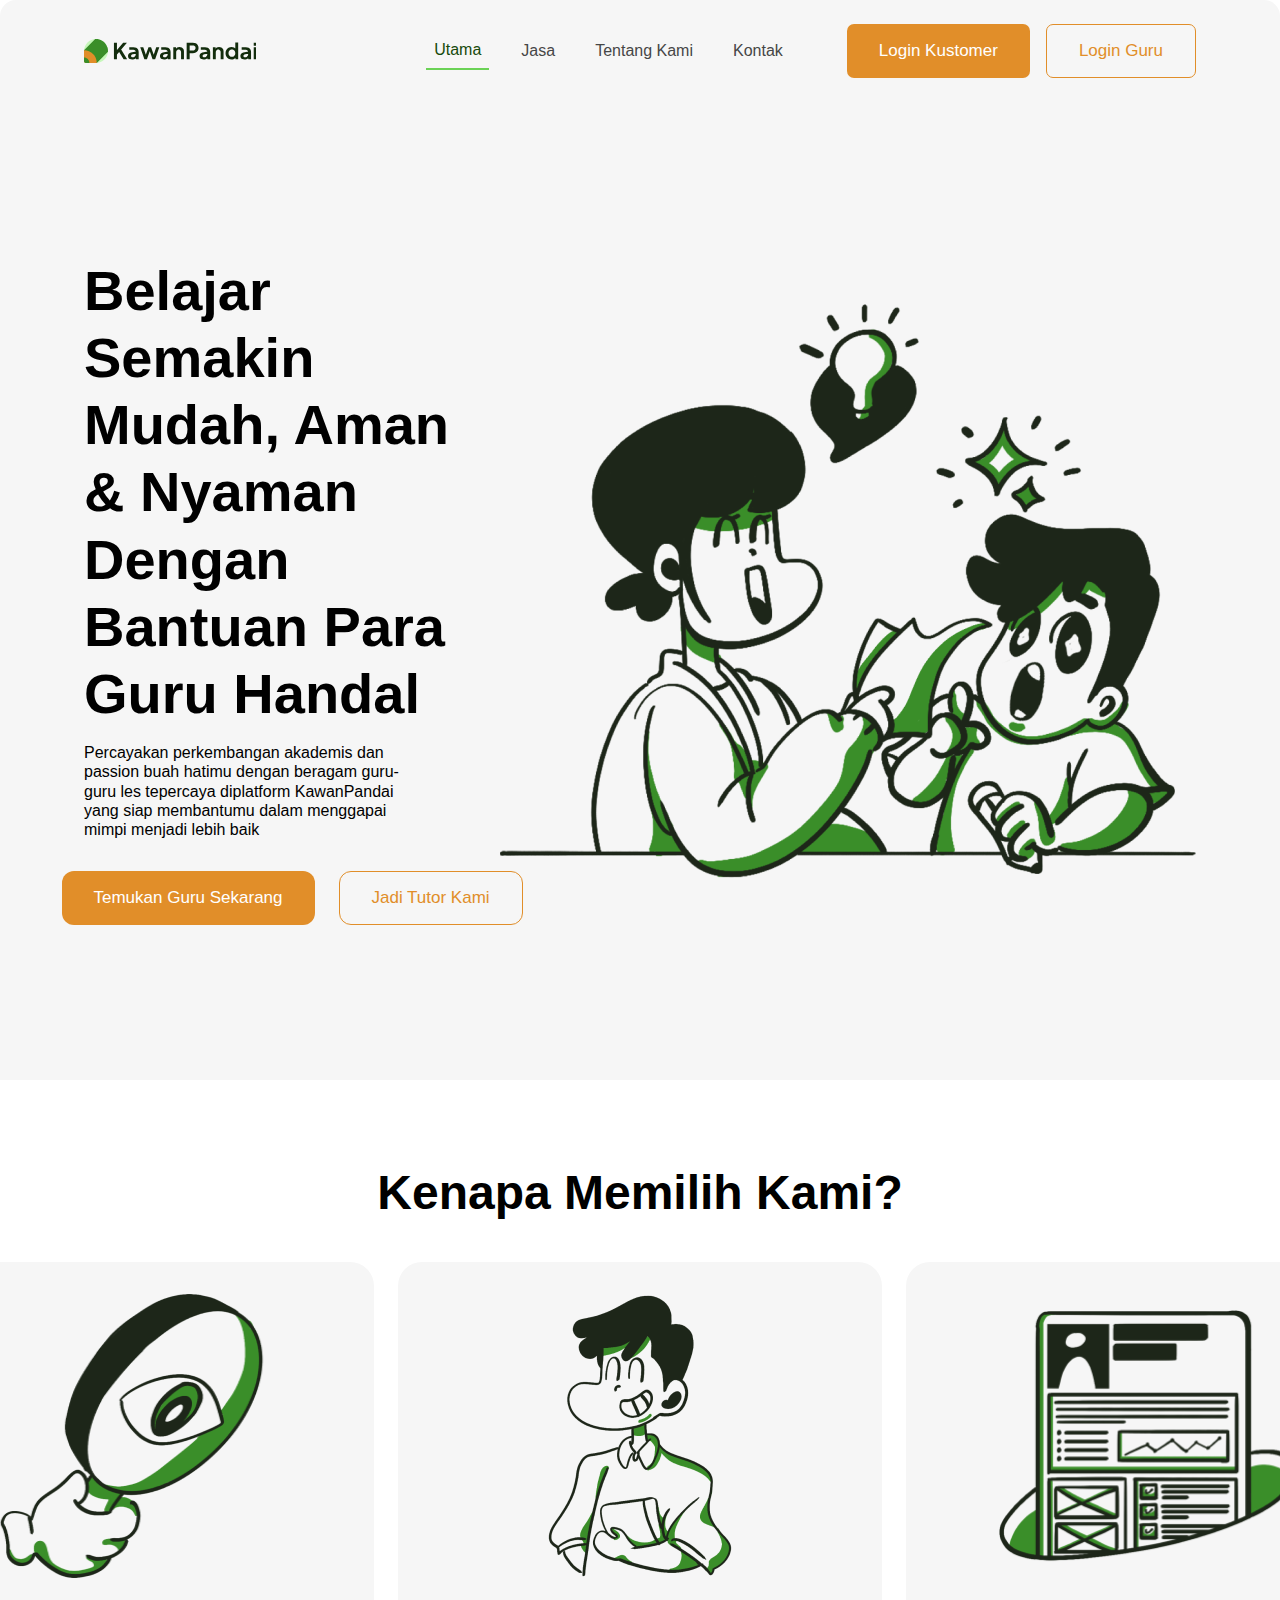
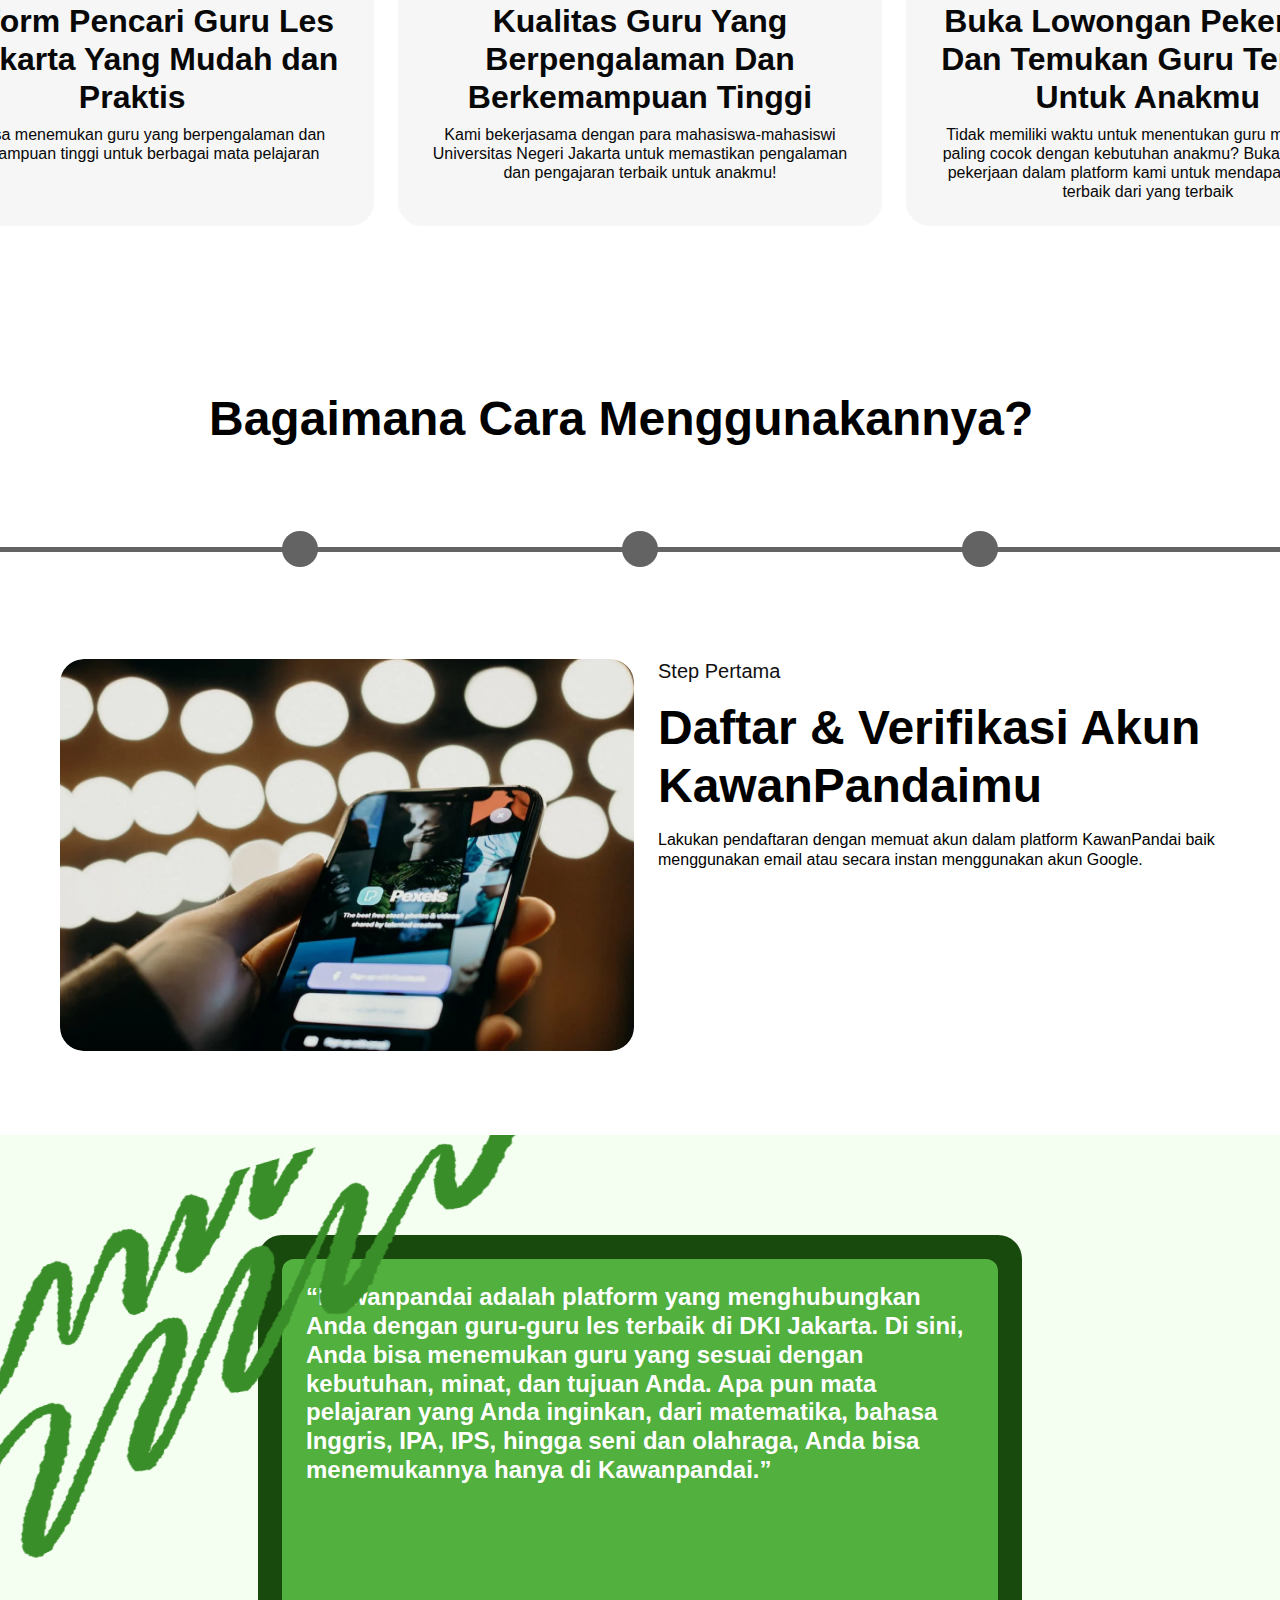
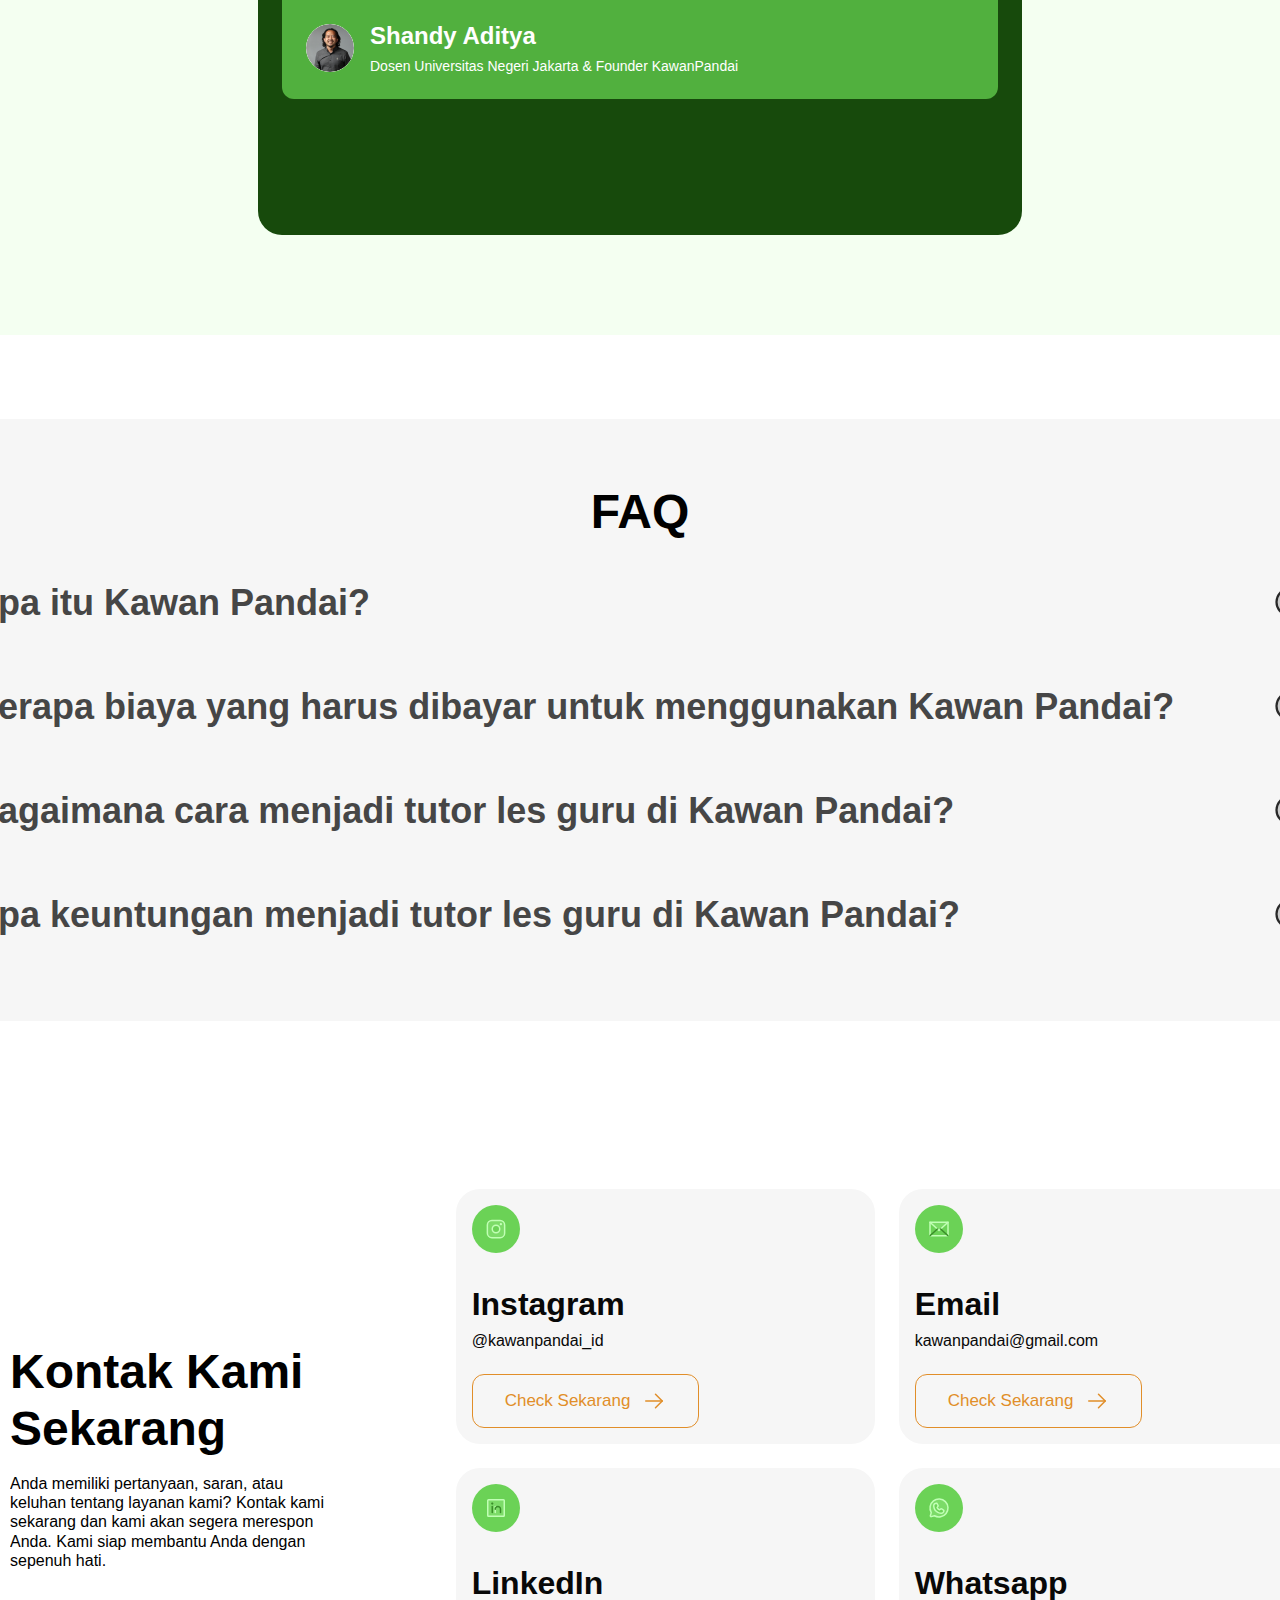
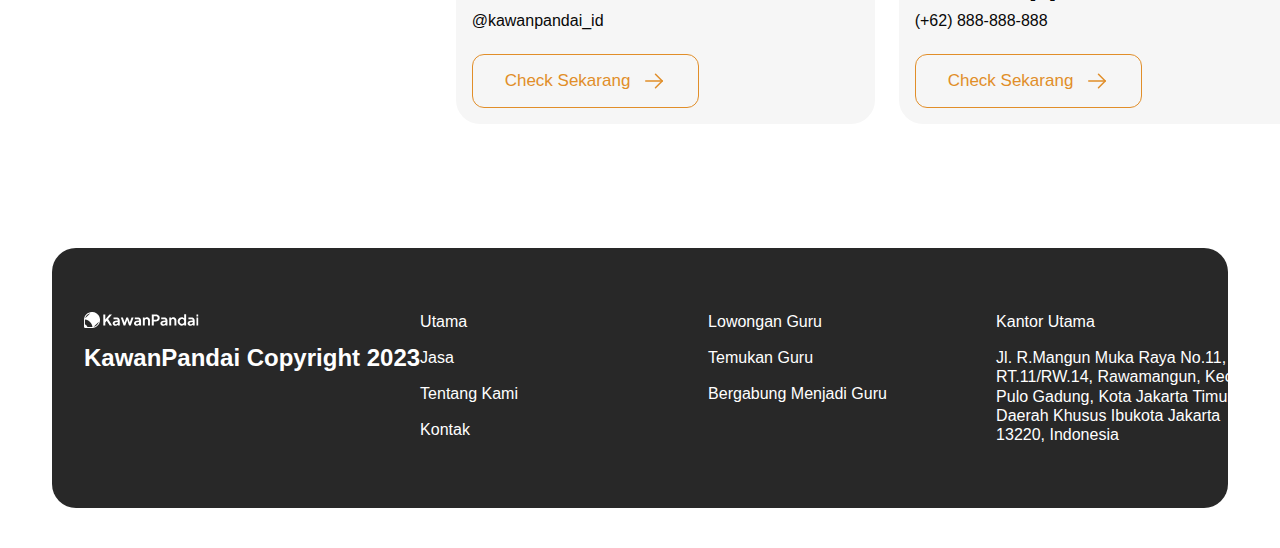
==== index.html @ ae880bc3 "fix image" ====
<!DOCTYPE html>
<html lang="en">
  <head>
    <meta charset="UTF-8" />
    <meta http-equiv="X-UA-Compatible" content="IE=edge" />
    <meta name="viewport" content="width=device-width, initial-scale=1.0" />
    <link rel="stylesheet" href="./style.css" />

    <link rel="shortcut icon" type="image/x-icon" href="resource/imgs/title.png">

    <!-- Primary Meta Tags -->
    <title>KawanPandai</title>
    <meta name="title" content="KawanPandai" />
    <meta name="description" content="Platform mencari guru untuk anak anda!" />

    <!-- Open Graph / Facebook -->
    <meta property="og:type" content="website" />
    <meta property="og:url" content="https://junederz.github.io/kawanpandai/" />
    <meta property="og:title" content="KawanPandai" />
    <meta property="og:description" content="Platform mencari guru untuk anak anda!" />
    <meta property="og:image" content="resource/imgs/title.png" />

    <!-- Twitter -->
    <meta property="twitter:card" content="summary_large_image" />
    <meta property="twitter:url" content="https://junederz.github.io/kawanpandai/" />
    <meta property="twitter:title" content="KawanPandai" />
    <meta property="twitter:description" content="Platform mencari guru untuk anak anda!" />
    <meta property="twitter:image" content="resource/imgs/title.png" />

    <!-- Meta Tags Generated with https://metatags.io -->


    <style>
      a,
      button,
      input,
      select,
      h1,
      h2,
      h3,
      h4,
      h5,
      * {
        margin: 0;
        padding: 0;
        border: none;
        text-decoration: none;
        appearance: none;
        background: none;
      }
    </style>
    <title>KawanPandai</title>
  </head>
  <body>
    <div class="home">
      <div class="navigationbar-desktop">
        <div class="frame-3">
          <div class="a">
            <svg
              class="group"
              width="24"
              height="24"
              viewBox="0 0 24 24"
              fill="none"
              xmlns="http://www.w3.org/2000/svg"
            >
              <path
                d="M24.0003 11.9366C24.0345 18.5714 18.5252 24 11.8903 24H1.90601C0.853307 24 0 23.1467 0 22.094V12.0889C0 5.50794 5.3841 0.0190531 11.965 8.51789e-07C13.0816 -0.00326152 14.163 0.146025 15.1895 0.428416C19.2535 1.54585 22.4545 4.74689 23.572 8.81051C23.846 9.80657 23.9948 10.8546 24.0003 11.9366Z"
                fill="#C6F7BA"
              />
              <path
                d="M24.0003 12.0355C24.0035 10.9184 23.8542 9.83701 23.5718 8.81053C22.4544 4.74692 19.2534 1.546 15.1894 0.428573C14.163 0.146182 13.0816 -0.00310458 11.965 2.73054e-05C11.7139 0.000810276 11.4648 0.0103364 11.2175 0.0267788L0.0324933 11.2119C0.0112226 11.5019 0 11.7942 0 12.0888V22.0939C0 23.1466 0.853307 23.9999 1.90601 23.9999H11.9116C12.2061 23.9999 12.4984 23.9887 12.7881 23.9675L23.9736 12.782C23.99 12.535 23.9995 12.2861 24.0003 12.0355Z"
                fill="#3A8E29"
              />
              <path
                d="M12.7624 23.9689C12.4811 23.9892 12.1974 24 11.9117 24H1.9064C0.853699 24 0 23.1464 0 22.0936V12.0891C0 11.8026 0.0108311 11.5191 0.0310578 11.2376C7.05482 11.2542 12.7458 16.9452 12.7624 23.9689Z"
                fill="#E18E29"
              />
              <path
                d="M5.40237 23.9871C5.28335 23.9957 5.16356 24.0001 5.04233 24.0001H1.9064C0.853699 24.0001 0 23.1466 0 22.0937V18.9578C0 18.8366 0.00430634 18.7168 0.0130495 18.597C2.98664 18.6042 5.39597 21.0135 5.4025 23.9871H5.40237Z"
                fill="#3A8E29"
              />
            </svg>

            <svg
              class="group2"
              width="144"
              height="18"
              viewBox="0 0 144 18"
              fill="none"
              xmlns="http://www.w3.org/2000/svg"
            >
              <path
                d="M0.940804 17.2454V0.754475H3.95119V9.34301L3.13221 9.05527L10.1491 0.754475H13.9342L7.35998 8.54621L7.53707 6.42122L14.1335 17.2454H10.5918L6.16478 9.98491L3.95119 12.6191V17.2454H0.940804Z"
                fill="#132D0D"
              />
              <path
                d="M19.158 17.5111C18.3169 17.5111 17.5865 17.3707 16.9666 17.0905C16.3468 16.8105 15.8671 16.4081 15.5279 15.8841C15.1883 15.3604 15.0187 14.7518 15.0187 14.0579C15.0187 13.3938 15.1661 12.8 15.4615 12.276C15.7566 11.7523 16.2142 11.3131 16.8339 10.9589C17.4538 10.6048 18.2357 10.354 19.1802 10.2062L23.1203 9.56433V11.7778L19.7335 12.3534C19.1579 12.4567 18.7298 12.6411 18.4497 12.9068C18.1693 13.1724 18.0291 13.5194 18.0291 13.9471C18.0291 14.3604 18.1876 14.6887 18.505 14.9321C18.8223 15.1756 19.2169 15.2974 19.6893 15.2974C20.2943 15.2974 20.8293 15.1684 21.2941 14.9101C21.7589 14.6519 22.1204 14.294 22.3788 13.8365C22.6369 13.3792 22.7662 12.8773 22.7662 12.3312V10.0512C22.7662 9.35775 22.556 8.80824 22.1354 8.40214C21.7148 7.99643 21.1134 7.79338 20.3313 7.79338H16.2805V5.20357H20.4862C21.5632 5.20357 22.4895 5.39553 23.2642 5.77906C24.039 6.16297 24.6328 6.70531 25.0461 7.40607C25.4591 8.10709 25.666 8.94448 25.666 9.91836V17.2451H22.9211V15.1866L23.541 15.1423C23.2311 15.6591 22.862 16.0908 22.4343 16.4372C22.0061 16.7841 21.5191 17.0498 20.9734 17.234C20.4272 17.4184 19.8223 17.5108 19.1582 17.5108L19.158 17.5111Z"
                fill="#132D0D"
              />
              <path
                d="M31.3766 17.2454L27.2373 5.2037H30.292L33.3246 14.3457L32.2621 14.3236L35.4939 5.20383H38.0617L41.2714 14.3236L40.2087 14.3457L43.2412 5.2037H46.2958L42.1566 17.2454H39.5666L36.2906 7.70503H37.2645L33.9442 17.2454H31.3764H31.3766Z"
                fill="#132D0D"
              />
              <path
                d="M51.0995 17.5111C50.2583 17.5111 49.5278 17.3707 48.9081 17.0905C48.2882 16.8105 47.8085 16.4081 47.4692 15.8841C47.1295 15.3604 46.9602 14.7518 46.9602 14.0579C46.9602 13.3938 47.1075 12.8 47.4029 12.276C47.698 11.7523 48.1556 11.3131 48.7753 10.9589C49.3952 10.6048 50.1771 10.354 51.1216 10.2062L55.0618 9.56433V11.7778L51.6751 12.3534C51.0996 12.4567 50.6714 12.6411 50.3911 12.9068C50.1107 13.1724 49.9705 13.5194 49.9705 13.9471C49.9705 14.3604 50.129 14.6887 50.4465 14.9321C50.7636 15.1756 51.1582 15.2974 51.6306 15.2974C52.2355 15.2974 52.7706 15.1684 53.2355 14.9101C53.7004 14.6519 54.0617 14.294 54.3202 13.8365C54.5782 13.3792 54.7075 12.8773 54.7075 12.3312V10.0512C54.7075 9.35775 54.4973 8.80824 54.0767 8.40214C53.6561 7.99643 53.0547 7.79338 52.2727 7.79338H48.2219V5.20357H52.4276C53.5046 5.20357 54.4309 5.39553 55.2056 5.77906C55.9804 6.16297 56.5741 6.70531 56.9874 7.40607C57.4004 8.10709 57.6072 8.94448 57.6072 9.91836V17.2451H54.8624V15.1866L55.4823 15.1423C55.1723 15.6591 54.8033 16.0908 54.3755 16.4372C53.9474 16.7841 53.4604 17.0498 52.9146 17.234C52.3684 17.4184 51.7637 17.5108 51.0996 17.5108L51.0995 17.5111Z"
                fill="#132D0D"
              />
              <path
                d="M60.2853 17.2454V5.20383H63.0078V7.57232L62.7865 7.15173C63.0666 6.42879 63.5281 5.87889 64.1701 5.50267C64.812 5.12632 65.5608 4.93815 66.4168 4.93815C67.3022 4.93815 68.0881 5.1301 68.7742 5.51363C69.4604 5.89755 69.995 6.43232 70.3791 7.11846C70.7626 7.8046 70.9545 8.59801 70.9545 9.49804V17.2454H68.0547V10.1842C68.0547 9.65293 67.9513 9.19568 67.7449 8.81176C67.5381 8.42824 67.254 8.1294 66.8926 7.91526C66.5309 7.70151 66.1069 7.59437 65.6199 7.59437C65.1474 7.59437 64.7268 7.70151 64.3581 7.91526C63.9891 8.1294 63.7014 8.42824 63.4949 8.81176C63.2881 9.19568 63.185 9.65293 63.185 10.1842V17.2454H60.2853Z"
                fill="#132D0D"
              />
              <path
                d="M73.6547 17.2454V0.754475H79.8084C80.9297 0.754475 81.9223 0.957525 82.7856 1.36323C83.6488 1.7692 84.324 2.3593 84.811 3.13405C85.2979 3.9088 85.5415 4.84954 85.5415 5.95627C85.5415 7.04851 85.2941 7.98168 84.7999 8.75643C84.3054 9.53118 83.6302 10.1253 82.7745 10.5383C81.9183 10.9516 80.9296 11.1582 79.8084 11.1582H76.6651V17.2454H73.6547ZM76.6651 8.50197H79.8527C80.3985 8.50197 80.871 8.39509 81.2693 8.18108C81.6678 7.96733 81.9777 7.66849 82.199 7.28458C82.4204 6.90105 82.531 6.45828 82.531 5.9564C82.531 5.44003 82.4204 4.99361 82.199 4.61726C81.9777 4.24091 81.6678 3.94586 81.2693 3.73185C80.8709 3.5181 80.3983 3.41096 79.8527 3.41096H76.6651V8.50197Z"
                fill="#132D0D"
              />
              <path
                d="M90.6991 17.5111C89.8579 17.5111 89.1274 17.3707 88.5077 17.0905C87.8878 16.8105 87.4081 16.4081 87.0689 15.8841C86.7292 15.3604 86.5598 14.7518 86.5598 14.0579C86.5598 13.3938 86.7071 12.8 87.0026 12.276C87.2976 11.7523 87.7553 11.3131 88.375 10.9589C88.9948 10.6048 89.7768 10.354 90.7213 10.2062L94.6614 9.56433V11.7778L91.2747 12.3534C90.6992 12.4567 90.2711 12.6411 89.9908 12.9068C89.7103 13.1724 89.5702 13.5194 89.5702 13.9471C89.5702 14.3604 89.7286 14.6887 90.0461 14.9321C90.3632 15.1756 90.7578 15.2974 91.2302 15.2974C91.8352 15.2974 92.3702 15.1684 92.8352 14.9101C93.3 14.6519 93.6613 14.294 93.9198 13.8365C94.1778 13.3792 94.3072 12.8773 94.3072 12.3312V10.0512C94.3072 9.35775 94.0969 8.80824 93.6763 8.40214C93.2558 7.99643 92.6543 7.79338 91.8724 7.79338H87.8215V5.20357H92.0273C93.1043 5.20357 94.0305 5.39553 94.8053 5.77906C95.58 6.16297 96.1738 6.70531 96.587 7.40607C97.0001 8.10709 97.2069 8.94448 97.2069 9.91836V17.2451H94.4621V15.1866L95.0819 15.1423C94.772 15.6591 94.4029 16.0908 93.9752 16.4372C93.547 16.7841 93.06 17.0498 92.5143 17.234C91.968 17.4184 91.3633 17.5108 90.6992 17.5108L90.6991 17.5111Z"
                fill="#132D0D"
              />
              <path
                d="M99.8849 17.2454V5.20383H102.607V7.57232L102.386 7.15173C102.666 6.42879 103.128 5.87889 103.77 5.50267C104.412 5.12632 105.16 4.93815 106.016 4.93815C106.902 4.93815 107.688 5.1301 108.374 5.51363C109.06 5.89755 109.595 6.43232 109.979 7.11846C110.362 7.8046 110.554 8.59801 110.554 9.49804V17.2454H107.654V10.1842C107.654 9.65293 107.551 9.19568 107.345 8.81176C107.138 8.42824 106.854 8.1294 106.492 7.91526C106.131 7.70151 105.707 7.59437 105.22 7.59437C104.747 7.59437 104.326 7.70151 103.958 7.91526C103.589 8.1294 103.301 8.42824 103.095 8.81176C102.888 9.19568 102.785 9.65293 102.785 10.1842V17.2454H99.8849Z"
                fill="#132D0D"
              />
              <path
                d="M118.611 17.5111C117.445 17.5111 116.405 17.2343 115.49 16.681C114.575 16.1277 113.852 15.3716 113.321 14.4121C112.79 13.4529 112.524 12.3905 112.524 11.2246C112.524 10.0443 112.79 8.98167 113.321 8.03714C113.852 7.09288 114.579 6.34032 115.501 5.77932C116.423 5.21871 117.453 4.93815 118.589 4.93815C119.504 4.93815 120.319 5.11901 121.035 5.48048C121.751 5.84222 122.315 6.34762 122.728 6.99684L122.286 7.5945V0.488916H125.185V17.2454H122.441V14.9211L122.751 15.4968C122.337 16.1464 121.762 16.6443 121.024 16.9909C120.286 17.3375 119.482 17.5111 118.611 17.5111ZM118.921 14.8549C119.585 14.8549 120.168 14.7 120.67 14.39C121.171 14.0801 121.566 13.6523 121.854 13.1062C122.142 12.5605 122.286 11.9331 122.286 11.2247C122.286 10.5313 122.142 9.90766 121.854 9.35436C121.566 8.80093 121.171 8.36925 120.67 8.05946C120.168 7.74953 119.585 7.59463 118.921 7.59463C118.272 7.59463 117.689 7.75332 117.172 8.07055C116.656 8.38804 116.254 8.81581 115.966 9.35436C115.678 9.89317 115.534 10.5164 115.534 11.2247C115.534 11.9331 115.678 12.5605 115.966 13.1062C116.254 13.6523 116.656 14.0801 117.172 14.39C117.689 14.7 118.272 14.8549 118.921 14.8549Z"
                fill="#132D0D"
              />
              <path
                d="M131.538 17.5111C130.697 17.5111 129.967 17.3707 129.347 17.0905C128.727 16.8105 128.247 16.4081 127.908 15.8841C127.568 15.3604 127.399 14.7518 127.399 14.0579C127.399 13.3938 127.546 12.8 127.842 12.276C128.137 11.7523 128.594 11.3131 129.214 10.9589C129.834 10.6048 130.616 10.354 131.56 10.2062L135.501 9.56433V11.7778L132.114 12.3534C131.538 12.4567 131.11 12.6411 130.83 12.9068C130.55 13.1724 130.409 13.5194 130.409 13.9471C130.409 14.3604 130.568 14.6887 130.885 14.9321C131.202 15.1756 131.597 15.2974 132.069 15.2974C132.674 15.2974 133.209 15.1684 133.674 14.9101C134.139 14.6519 134.501 14.294 134.759 13.8365C135.017 13.3792 135.146 12.8773 135.146 12.3312V10.0512C135.146 9.35775 134.936 8.80824 134.516 8.40214C134.095 7.99643 133.494 7.79338 132.712 7.79338H128.661V5.20357H132.866C133.943 5.20357 134.87 5.39553 135.644 5.77906C136.419 6.16297 137.013 6.70531 137.426 7.40607C137.839 8.10709 138.046 8.94448 138.046 9.91836V17.2451H135.301V15.1866L135.921 15.1423C135.611 15.6591 135.242 16.0908 134.814 16.4372C134.386 16.7841 133.899 17.0498 133.354 17.234C132.807 17.4184 132.203 17.5108 131.538 17.5108L131.538 17.5111Z"
                fill="#132D0D"
              />
              <path
                d="M140.724 3.85347V0.754475H143.624V3.85347H140.724ZM140.724 17.2454V5.20383H143.624V17.2455L140.724 17.2454Z"
                fill="#132D0D"
              />
            </svg>
          </div>
          <div class="frame-5">
            <div class="frame-2">
              <div class="navbar-link">
                <div class="utama">Utama</div>
              </div>
              <div class="navbar-link2">
                <div class="utama2">Jasa</div>
              </div>
              <div class="navbar-link2">
                <div class="utama2">Tentang Kami</div>
              </div>
              <div class="navbar-link2">
                <div class="utama2">Kontak</div>
              </div>
            </div>
            <div class="line-1"></div>
            <div class="frame-4">
              <div class="button">
                <div class="button2">Login Kustomer</div>
              </div>
              <div class="button3">
                <div class="button4">Login Guru</div>
              </div>
            </div>
          </div>
        </div>
      </div>
      <div class="hero">
        <div class="container">
          <div class="wrapper-text-hero">
            <div class="frame-6">
              <div
                class="belajar-semakin-mudah-aman-nyaman-dengan-bantuan-para-guru-handal"
              >
                Belajar Semakin Mudah, Aman &amp; Nyaman Dengan Bantuan Para
                Guru Handal
              </div>
              <div class="frame-723">
                <div
                  class="percayakan-perkembangan-akademis-dan-passion-buah-hatimu-dengan-beragam-guru-guru-les-tepercaya-diplatform-kawan-pandai-yang-siap-membantumu-dalam-menggapai-mimpi-menjadi-lebih-baik"
                >
                  Percayakan perkembangan akademis dan passion buah hatimu
                  dengan beragam guru-guru les tepercaya diplatform KawanPandai
                  yang siap membantumu dalam menggapai mimpi menjadi lebih baik
                </div>
              </div>
            </div>
            <div class="frame-95">
              <div class="button5">
                <div class="button6">Temukan Guru Sekarang</div>
              </div>
              <div class="button7">
                <div class="button4">Jadi Tutor Kami</div>
              </div>
            </div>
          </div>
          <div class="frame-7">
            <img class="image-1" src="resource/imgs/image-1.png" />
          </div>
        </div>
      </div>
      <div class="features">
        <div class="container2">
          <div class="headline-feature-home">
            <div class="kenapa-memilih-kami">Kenapa Memilih Kami?</div>
          </div>
          <div class="wrapper-column">
            <div class="frame-9">
              <img class="frame-14" src="resource/imgs/frame-14.png" />
              <div class="frame-13">
                <div
                  class="platform-pencari-guru-les-di-jakarta-yang-mudah-dan-praktis"
                >
                  Platform Pencari Guru Les di Jakarta Yang Mudah dan Praktis
                </div>
                <div
                  class="anda-bisa-menemukan-guru-yang-berpengalaman-dan-berkemampuan-tinggi-untuk-berbagai-mata-pelajaran"
                >
                  Anda bisa menemukan guru yang berpengalaman dan berkemampuan
                  tinggi untuk berbagai mata pelajaran
                </div>
              </div>
            </div>
            <div class="frame-10">
              <div class="frame-142">
                <img class="image-12" src="resource/imgs/image-12.png" />
              </div>
              <div class="frame-132">
                <div
                  class="kualitas-guru-yang-berpengalaman-dan-berkemampuan-tinggi"
                >
                  Kualitas Guru Yang Berpengalaman Dan Berkemampuan Tinggi
                </div>
                <div
                  class="kami-bekerjasama-dengan-para-mahasiswa-mahasiswi-universitas-negeri-jakarta-untuk-memastikan-pengalaman-dan-pengajaran-terbaik-untuk-anakmu"
                >
                  Kami bekerjasama dengan para mahasiswa-mahasiswi Universitas
                  Negeri Jakarta untuk memastikan pengalaman dan pengajaran
                  terbaik untuk anakmu!
                </div>
              </div>
            </div>
            <div class="frame-11">
              <div class="frame-12">
                <img class="image-13" src="resource/imgs/image-13.png" />
              </div>
              <div class="frame-132">
                <div
                  class="buka-lowongan-pekerjaan-dan-temukan-guru-terbaik-untuk-anakmu"
                >
                  Buka Lowongan Pekerjaan Dan Temukan Guru Terbaik Untuk Anakmu
                </div>
                <div
                  class="tidak-memiliki-waktu-untuk-menentukan-guru-mana-yang-paling-cocok-dengan-kebutuhan-anakmu-buka-lowongan-pekerjaan-dalam-platform-kami-untuk-mendapatkan-guru-terbaik-dari-yang-terbaik"
                >
                  Tidak memiliki waktu untuk menentukan guru mana yang paling
                  cocok dengan kebutuhan anakmu? Buka lowongan pekerjaan dalam
                  platform kami untuk mendapatkan guru terbaik dari yang terbaik
                </div>
              </div>
            </div>
          </div>
        </div>
      </div>
      <div class="guide">
        <div class="frame-719">
          <div class="headline-feature-home2">
            <div class="bagaimana-cara-menggunakannya">
              Bagaimana Cara Menggunakannya?
            </div>
          </div>
          <div class="desktop">
            <div class="frame-89">
              <div class="line-2"></div>
              <div class="line-3"></div>
              <div class="frame-90">
                <div class="ellipse-1"></div>
              </div>
              <div class="frame-91">
                <div class="ellipse-12"></div>
              </div>
              <div class="frame-92">
                <div class="ellipse-12"></div>
              </div>
              <div class="frame-93">
                <div class="ellipse-12"></div>
              </div>
              <div class="frame-94">
                <div class="ellipse-12"></div>
              </div>
            </div>
            <div class="frame-15">
              <img class="image-14" src="resource/imgs/image-14.png" />
              <div class="frame-21">
                <div class="step-pertama">Step Pertama</div>
                <div class="daftar-verifikasi-akun-kawan-pandaimu">
                  Daftar &amp; Verifikasi Akun KawanPandaimu
                </div>
                <div
                  class="lakukan-pendaftaran-dengan-memuat-akun-dalam-platform-kawan-pandai-baik-menggunakan-email-atau-secara-instan-menggunakan-akun-google"
                >
                  Lakukan pendaftaran dengan memuat akun dalam platform
                  KawanPandai baik menggunakan email atau secara instan
                  menggunakan akun Google.
                </div>
              </div>
            </div>
          </div>
        </div>
      </div>
      <div class="quote">
        <div class="container3">
          <div class="grid-content-quote">
            <div class="frame-724">
              <div class="wrapper-quote-text">
                <div
                  class="[base64]"
                >
                  “Kawanpandai adalah platform yang menghubungkan Anda dengan
                  guru-guru les terbaik di DKI Jakarta. Di sini, Anda bisa
                  menemukan guru yang sesuai dengan kebutuhan, minat, dan tujuan
                  Anda. Apa pun mata pelajaran yang Anda inginkan, dari
                  matematika, bahasa Inggris, IPA, IPS, hingga seni dan
                  olahraga, Anda bisa menemukannya hanya di Kawanpandai.”
                </div>
                <div class="frame-26">
                  <div class="frame-25">
                    <img class="image-15" src="resource/imgs/image-15.png" />
                  </div>
                  <div class="frame-24">
                    <div class="shandy-aditya">Shandy Aditya</div>
                    <div
                      class="dosen-universitas-negeri-jakarta-founder-kawan-pandai"
                    >
                      Dosen Universitas Negeri Jakarta &amp; Founder KawanPandai
                    </div>
                  </div>
                </div>
              </div>
            </div>
          </div>
        </div>
        <img class="ornament-1-1" src="resource/imgs/ornament-1-1.png" /><img
          class="ornament-1-12"
          src="resource/imgs/ornament-1-12.png"
        />
      </div>
      <div class="frame-725">
        <div class="container4">
          <div class="headline-feature-home3">
            <div class="frame-726">
              <div class="faq">FAQ</div>
              <div class="frame-727">
                <div class="faq2">
                  <div class="frame-728">
                    <div class="apa-itu-kawan-pandai">
                      Apa itu Kawan Pandai?
                    </div>
                    <div class="icons">
                      <svg
                        class="arrow-circle-down"
                        width="36"
                        height="36"
                        viewBox="0 0 24 24"
                        fill="none"
                        xmlns="http://www.w3.org/2000/svg"
                      >
                        <path
                          opacity="0.2"
                          d="M12 21C16.9706 21 21 16.9706 21 12C21 7.02944 16.9706 3 12 3C7.02944 3 3 7.02944 3 12C3 16.9706 7.02944 21 12 21Z"
                          fill="#282828"
                        />
                        <path
                          d="M12 21C16.9706 21 21 16.9706 21 12C21 7.02944 16.9706 3 12 3C7.02944 3 3 7.02944 3 12C3 16.9706 7.02944 21 12 21Z"
                          stroke="#282828"
                          stroke-width="1.5"
                          stroke-miterlimit="10"
                        />
                        <path
                          d="M8.81799 12.5681L12 15.7501L15.1819 12.5681"
                          stroke="#282828"
                          stroke-width="1.5"
                          stroke-linecap="round"
                          stroke-linejoin="round"
                        />
                        <path
                          d="M12 8.25L12 15.75"
                          stroke="#282828"
                          stroke-width="1.5"
                          stroke-linecap="round"
                          stroke-linejoin="round"
                        />
                      </svg>
                    </div>
                  </div>
                  <div
                    class="[base64]"
                  >
                    Kawan Pandai adalah platform online yang mempertemukan
                    antara siswa yang membutuhkan bantuan belajar dengan tutor
                    les guru yang berkualitas dan profesional. Kawan Pandai
                    menawarkan berbagai pilihan mata pelajaran, jenjang, dan
                    metode pembelajaran yang sesuai dengan kebutuhan dan
                    preferensi siswa.
                  </div>
                </div>
                <div class="faq2">
                  <div class="frame-728">
                    <div class="apa-itu-kawan-pandai">
                      Berapa biaya yang harus dibayar untuk menggunakan Kawan
                      Pandai?
                    </div>
                    <div class="icons">
                      <svg
                        class="arrow-circle-down2"
                        width="36"
                        height="36"
                        viewBox="0 0 24 24"
                        fill="none"
                        xmlns="http://www.w3.org/2000/svg"
                      >
                        <path
                          opacity="0.2"
                          d="M12 21C16.9706 21 21 16.9706 21 12C21 7.02944 16.9706 3 12 3C7.02944 3 3 7.02944 3 12C3 16.9706 7.02944 21 12 21Z"
                          fill="#282828"
                        />
                        <path
                          d="M12 21C16.9706 21 21 16.9706 21 12C21 7.02944 16.9706 3 12 3C7.02944 3 3 7.02944 3 12C3 16.9706 7.02944 21 12 21Z"
                          stroke="#282828"
                          stroke-width="1.5"
                          stroke-miterlimit="10"
                        />
                        <path
                          d="M8.81799 12.5681L12 15.7501L15.1819 12.5681"
                          stroke="#282828"
                          stroke-width="1.5"
                          stroke-linecap="round"
                          stroke-linejoin="round"
                        />
                        <path
                          d="M12 8.25L12 15.75"
                          stroke="#282828"
                          stroke-width="1.5"
                          stroke-linecap="round"
                          stroke-linejoin="round"
                        />
                      </svg>
                    </div>
                  </div>
                  <div
                    class="[base64]"
                  >
                    Biaya yang harus dibayar untuk menggunakan Kawan Pandai
                    tergantung pada tarif yang ditetapkan oleh tutor les guru
                    yang Anda pilih. Tarif tersebut bisa bervariasi sesuai
                    dengan mata pelajaran, jenjang, lokasi, dan durasi
                    pembelajaran.
                  </div>
                </div>
                <div class="faq2">
                  <div class="frame-728">
                    <div class="apa-itu-kawan-pandai">
                      Bagaimana cara menjadi tutor les guru di Kawan Pandai?
                    </div>
                    <div class="icons">
                      <svg
                        class="arrow-circle-down3"
                        width="36"
                        height="36"
                        viewBox="0 0 24 24"
                        fill="none"
                        xmlns="http://www.w3.org/2000/svg"
                      >
                        <path
                          opacity="0.2"
                          d="M12 21C16.9706 21 21 16.9706 21 12C21 7.02944 16.9706 3 12 3C7.02944 3 3 7.02944 3 12C3 16.9706 7.02944 21 12 21Z"
                          fill="#282828"
                        />
                        <path
                          d="M12 21C16.9706 21 21 16.9706 21 12C21 7.02944 16.9706 3 12 3C7.02944 3 3 7.02944 3 12C3 16.9706 7.02944 21 12 21Z"
                          stroke="#282828"
                          stroke-width="1.5"
                          stroke-miterlimit="10"
                        />
                        <path
                          d="M8.81799 12.5681L12 15.7501L15.1819 12.5681"
                          stroke="#282828"
                          stroke-width="1.5"
                          stroke-linecap="round"
                          stroke-linejoin="round"
                        />
                        <path
                          d="M12 8.25L12 15.75"
                          stroke="#282828"
                          stroke-width="1.5"
                          stroke-linecap="round"
                          stroke-linejoin="round"
                        />
                      </svg>
                    </div>
                  </div>
                  <div
                    class="[base64]"
                  >
                    Untuk menjadi tutor les guru di Kawan Pandai, Anda perlu
                    mendaftar sebagai tutor les guru di situs web Kawan Pandai.
                    Anda akan diminta untuk mengisi formulir pendaftaran dengan
                    data pribadi, pendidikan, pengalaman, kualifikasi, dan mata
                    pelajaran yang Anda kuasai. Anda juga perlu mengunggah
                    dokumen pendukung seperti ijazah, sertifikat, atau
                    portofolio.
                  </div>
                </div>
                <div class="faq2">
                  <div class="frame-728">
                    <div class="apa-itu-kawan-pandai">
                      Apa keuntungan menjadi tutor les guru di Kawan Pandai?
                    </div>
                    <div class="icons">
                      <svg
                        class="arrow-circle-down4"
                        width="36"
                        height="36"
                        viewBox="0 0 24 24"
                        fill="none"
                        xmlns="http://www.w3.org/2000/svg"
                      >
                        <path
                          opacity="0.2"
                          d="M12 21C16.9706 21 21 16.9706 21 12C21 7.02944 16.9706 3 12 3C7.02944 3 3 7.02944 3 12C3 16.9706 7.02944 21 12 21Z"
                          fill="#282828"
                        />
                        <path
                          d="M12 21C16.9706 21 21 16.9706 21 12C21 7.02944 16.9706 3 12 3C7.02944 3 3 7.02944 3 12C3 16.9706 7.02944 21 12 21Z"
                          stroke="#282828"
                          stroke-width="1.5"
                          stroke-miterlimit="10"
                        />
                        <path
                          d="M8.81799 12.5679L12 15.7498L15.1819 12.5679"
                          stroke="#282828"
                          stroke-width="1.5"
                          stroke-linecap="round"
                          stroke-linejoin="round"
                        />
                        <path
                          d="M12 8.25L12 15.75"
                          stroke="#282828"
                          stroke-width="1.5"
                          stroke-linecap="round"
                          stroke-linejoin="round"
                        />
                      </svg>
                    </div>
                  </div>
                  <div
                    class="[base64]"
                  >
                    Keuntungan menjadi tutor les guru di Kawan Pandai adalah:<br /><br />Anda
                    bisa menentukan sendiri tarif, jadwal, dan metode
                    pembelajaran Anda.<br />Anda bisa mendapatkan penghasilan
                    tambahan dengan memanfaatkan waktu luang dan kemampuan
                    Anda.<br />Anda bisa meningkatkan keterampilan dan
                    kompetensi Anda sebagai tutor les guru dengan mendapatkan
                    feedback dan ulasan dari siswa.<br />Anda bisa berkontribusi
                    dalam meningkatkan kualitas pendidikan di Indonesia dengan
                    membantu siswa belajar lebih baik.
                  </div>
                </div>
              </div>
            </div>
          </div>
        </div>
      </div>
      <div class="contact">
        <div class="container5">
          <div class="wrapper-div-guideline">
            <div class="frame-152">
              <div class="frame-212">
                <div class="kontak-kami-sekarang">Kontak Kami Sekarang</div>
                <div
                  class="anda-memiliki-pertanyaan-saran-atau-keluhan-tentang-layanan-kami-kontak-kami-sekarang-dan-kami-akan-segera-merespon-anda-kami-siap-membantu-anda-dengan-sepenuh-hati"
                >
                  Anda memiliki pertanyaan, saran, atau keluhan tentang layanan
                  kami? Kontak kami sekarang dan kami akan segera merespon Anda.
                  Kami siap membantu Anda dengan sepenuh hati.
                </div>
              </div>
            </div>
          </div>
          <div class="wrapper-div-guideline2">
            <div class="card-contact">
              <div class="frame-40">
                <div class="icons2">
                  <svg
                    class="instagram-logo"
                    width="24"
                    height="24"
                    viewBox="0 0 24 24"
                    fill="none"
                    xmlns="http://www.w3.org/2000/svg"
                  >
                    <path
                      opacity="0.2"
                      d="M16.125 3.375H7.875C7.28405 3.375 6.69889 3.49139 6.15292 3.71754C5.60696 3.94368 5.11088 4.27515 4.69302 4.69302C4.27515 5.11088 3.94368 5.60696 3.71754 6.15292C3.49139 6.69889 3.375 7.28405 3.375 7.875V16.125C3.375 16.7159 3.49139 17.3011 3.71754 17.8471C3.94368 18.393 4.27515 18.8891 4.69302 19.307C5.11088 19.7248 5.60696 20.0563 6.15292 20.2825C6.69889 20.5086 7.28405 20.625 7.875 20.625H16.125C16.7159 20.625 17.3011 20.5086 17.8471 20.2825C18.393 20.0563 18.8891 19.7248 19.307 19.307C19.7248 18.8891 20.0563 18.393 20.2825 17.8471C20.5086 17.3011 20.625 16.7159 20.625 16.125V7.875C20.625 7.28405 20.5086 6.69889 20.2825 6.15292C20.0563 5.60696 19.7248 5.11088 19.307 4.69302C18.8891 4.27515 18.393 3.94368 17.8471 3.71754C17.3011 3.49139 16.7159 3.375 16.125 3.375ZM12 15.75C11.2583 15.75 10.5333 15.5301 9.91661 15.118C9.29993 14.706 8.81928 14.1203 8.53545 13.4351C8.25162 12.7498 8.17736 11.9958 8.32205 11.2684C8.46675 10.541 8.8239 9.8728 9.34835 9.34835C9.8728 8.8239 10.541 8.46675 11.2684 8.32205C11.9958 8.17736 12.7498 8.25162 13.4351 8.53545C14.1203 8.81928 14.706 9.29993 15.118 9.91661C15.5301 10.5333 15.75 11.2583 15.75 12C15.75 12.9946 15.3549 13.9484 14.6516 14.6516C13.9484 15.3549 12.9946 15.75 12 15.75Z"
                      fill="#C1FFB5"
                    />
                    <path
                      d="M12 15.75C14.0711 15.75 15.75 14.0711 15.75 12C15.75 9.92893 14.0711 8.25 12 8.25C9.92893 8.25 8.25 9.92893 8.25 12C8.25 14.0711 9.92893 15.75 12 15.75Z"
                      stroke="#C1FFB5"
                      stroke-width="1.5"
                      stroke-miterlimit="10"
                    />
                    <path
                      d="M16.125 3.375H7.875C5.38972 3.375 3.375 5.38972 3.375 7.875V16.125C3.375 18.6103 5.38972 20.625 7.875 20.625H16.125C18.6103 20.625 20.625 18.6103 20.625 16.125V7.875C20.625 5.38972 18.6103 3.375 16.125 3.375Z"
                      stroke="#C1FFB5"
                      stroke-width="1.5"
                      stroke-linecap="round"
                      stroke-linejoin="round"
                    />
                    <path
                      d="M16.875 8.25C17.4963 8.25 18 7.74632 18 7.125C18 6.50368 17.4963 6 16.875 6C16.2537 6 15.75 6.50368 15.75 7.125C15.75 7.74632 16.2537 8.25 16.875 8.25Z"
                      fill="#C1FFB5"
                    />
                  </svg>
                </div>
              </div>
              <div class="frame-88">
                <div class="frame-39">
                  <div class="instagram">Instagram</div>
                  <div class="kawanpandai-id">@kawanpandai_id</div>
                </div>
                <div class="button7">
                  <div class="button4">Check Sekarang</div>
                  <div class="icons3">
                    <svg
                      class="arrow-right"
                      width="24"
                      height="24"
                      viewBox="0 0 24 24"
                      fill="none"
                      xmlns="http://www.w3.org/2000/svg"
                    >
                      <path
                        d="M3.75 12H20.25"
                        stroke="#E18E29"
                        stroke-width="1.5"
                        stroke-linecap="round"
                        stroke-linejoin="round"
                      />
                      <path
                        d="M13.5 5.25L20.25 12L13.5 18.75"
                        stroke="#E18E29"
                        stroke-width="1.5"
                        stroke-linecap="round"
                        stroke-linejoin="round"
                      />
                    </svg>
                  </div>
                </div>
              </div>
            </div>
            <div class="card-contact">
              <div class="frame-40">
                <div class="icons2">
                  <svg
                    class="envelope"
                    width="24"
                    height="24"
                    viewBox="0 0 24 24"
                    fill="none"
                    xmlns="http://www.w3.org/2000/svg"
                  >
                    <path
                      opacity="0.2"
                      d="M21.0005 5.25L12.0005 13.5L3.00049 5.25H21.0005Z"
                      fill="#C1FFB5"
                    />
                    <path
                      d="M21 5.25L12 13.5L3 5.25"
                      stroke="#C1FFB5"
                      stroke-width="1.5"
                      stroke-linecap="round"
                      stroke-linejoin="round"
                    />
                    <path
                      d="M3 5.25H21V18C21 18.1989 20.921 18.3897 20.7803 18.5303C20.6397 18.671 20.4489 18.75 20.25 18.75H3.75C3.55109 18.75 3.36032 18.671 3.21967 18.5303C3.07902 18.3897 3 18.1989 3 18V5.25Z"
                      stroke="#C1FFB5"
                      stroke-width="1.5"
                      stroke-linecap="round"
                      stroke-linejoin="round"
                    />
                    <path
                      d="M10.3636 12L3.2312 18.538"
                      stroke="#3A8E29"
                      stroke-width="1.5"
                      stroke-linecap="round"
                      stroke-linejoin="round"
                    />
                    <path
                      d="M20.7688 18.5381L13.6364 12"
                      stroke="#3A8E29"
                      stroke-width="1.5"
                      stroke-linecap="round"
                      stroke-linejoin="round"
                    />
                  </svg>
                </div>
              </div>
              <div class="frame-88">
                <div class="frame-39">
                  <div class="instagram">Email</div>
                  <div class="kawanpandai-id">kawanpandai@gmail.com</div>
                </div>
                <div class="button7">
                  <div class="button4">Check Sekarang</div>
                  <div class="icons3">
                    <svg
                      class="arrow-right2"
                      width="24"
                      height="24"
                      viewBox="0 0 24 24"
                      fill="none"
                      xmlns="http://www.w3.org/2000/svg"
                    >
                      <path
                        d="M3.75 12H20.25"
                        stroke="#E18E29"
                        stroke-width="1.5"
                        stroke-linecap="round"
                        stroke-linejoin="round"
                      />
                      <path
                        d="M13.5 5.25L20.25 12L13.5 18.75"
                        stroke="#E18E29"
                        stroke-width="1.5"
                        stroke-linecap="round"
                        stroke-linejoin="round"
                      />
                    </svg>
                  </div>
                </div>
              </div>
            </div>
            <div class="card-contact">
              <div class="frame-40">
                <div class="icons2">
                  <svg
                    class="linkedin-logo"
                    width="24"
                    height="24"
                    viewBox="0 0 24 24"
                    fill="none"
                    xmlns="http://www.w3.org/2000/svg"
                  >
                    <path
                      opacity="0.2"
                      d="M19.5 3.75H4.5C4.08579 3.75 3.75 4.08579 3.75 4.5V19.5C3.75 19.9142 4.08579 20.25 4.5 20.25H19.5C19.9142 20.25 20.25 19.9142 20.25 19.5V4.5C20.25 4.08579 19.9142 3.75 19.5 3.75Z"
                      fill="#C1FFB5"
                    />
                    <path
                      d="M19.5 3.75H4.5C4.08579 3.75 3.75 4.08579 3.75 4.5V19.5C3.75 19.9142 4.08579 20.25 4.5 20.25H19.5C19.9142 20.25 20.25 19.9142 20.25 19.5V4.5C20.25 4.08579 19.9142 3.75 19.5 3.75Z"
                      stroke="#C1FFB5"
                      stroke-width="1.5"
                      stroke-linecap="round"
                      stroke-linejoin="round"
                    />
                    <path
                      d="M11.25 10.5V16.5"
                      stroke="#C1FFB5"
                      stroke-width="1.5"
                      stroke-linecap="round"
                      stroke-linejoin="round"
                    />
                    <path
                      d="M8.25 10.5V16.5"
                      stroke="#3A8E29"
                      stroke-width="1.5"
                      stroke-linecap="round"
                      stroke-linejoin="round"
                    />
                    <path
                      d="M11.25 13.125C11.25 12.4288 11.5266 11.7611 12.0188 11.2688C12.5111 10.7766 13.1788 10.5 13.875 10.5C14.5712 10.5 15.2389 10.7766 15.7312 11.2688C16.2234 11.7611 16.5 12.4288 16.5 13.125V16.5"
                      stroke="#3A8E29"
                      stroke-width="1.5"
                      stroke-linecap="round"
                      stroke-linejoin="round"
                    />
                    <path
                      d="M8.25 8.625C8.87132 8.625 9.375 8.12132 9.375 7.5C9.375 6.87868 8.87132 6.375 8.25 6.375C7.62868 6.375 7.125 6.87868 7.125 7.5C7.125 8.12132 7.62868 8.625 8.25 8.625Z"
                      fill="#3A8E29"
                    />
                  </svg>
                </div>
              </div>
              <div class="frame-88">
                <div class="frame-39">
                  <div class="instagram">LinkedIn</div>
                  <div class="kawanpandai-id">@kawanpandai_id</div>
                </div>
                <div class="button7">
                  <div class="button4">Check Sekarang</div>
                  <div class="icons3">
                    <svg
                      class="arrow-right3"
                      width="24"
                      height="24"
                      viewBox="0 0 24 24"
                      fill="none"
                      xmlns="http://www.w3.org/2000/svg"
                    >
                      <path
                        d="M3.75 12H20.25"
                        stroke="#E18E29"
                        stroke-width="1.5"
                        stroke-linecap="round"
                        stroke-linejoin="round"
                      />
                      <path
                        d="M13.5 5.25L20.25 12L13.5 18.75"
                        stroke="#E18E29"
                        stroke-width="1.5"
                        stroke-linecap="round"
                        stroke-linejoin="round"
                      />
                    </svg>
                  </div>
                </div>
              </div>
            </div>
            <div class="card-contact">
              <div class="frame-40">
                <div class="icons2">
                  <svg
                    class="whatsapp-logo"
                    width="24"
                    height="24"
                    viewBox="0 0 24 24"
                    fill="none"
                    xmlns="http://www.w3.org/2000/svg"
                  >
                    <path
                      opacity="0.2"
                      d="M12 3C10.4111 3.00037 8.8506 3.42129 7.47703 4.21998C6.10346 5.01867 4.96575 6.16668 4.17948 7.5474C3.39321 8.92812 2.98639 10.4924 3.00035 12.0812C3.0143 13.67 3.44854 15.2269 4.25894 16.5936L4.25899 16.5935L3.37088 19.7019C3.33414 19.8306 3.33245 19.9666 3.366 20.0961C3.39956 20.2256 3.46712 20.3437 3.5617 20.4383C3.65628 20.5329 3.77443 20.6005 3.90391 20.634C4.03338 20.6676 4.16948 20.6659 4.29808 20.6291L7.40648 19.741V19.7411C8.59766 20.4479 9.93588 20.8702 11.317 20.9753C12.6981 21.0803 14.0848 20.8651 15.3691 20.3466C16.6535 19.828 17.8008 19.02 18.7218 17.9855C19.6429 16.951 20.3127 15.7179 20.6792 14.3822C21.0457 13.0465 21.099 11.6442 20.8349 10.2845C20.5708 8.92484 19.9965 7.64446 19.1566 6.54304C18.3168 5.44163 17.2341 4.54891 15.9928 3.93438C14.7515 3.31985 13.3851 3.00009 12 3ZM14.2606 17.25C13.2739 17.2514 12.2966 17.0581 11.3848 16.6811C10.4729 16.3042 9.64436 15.751 8.94665 15.0533C8.24894 14.3556 7.69577 13.5271 7.31882 12.6152C6.94187 11.7033 6.74855 10.726 6.74996 9.73934C6.75219 9.04481 7.02981 8.37953 7.52192 7.88942C8.01402 7.39932 8.68043 7.12441 9.37496 7.125C9.48887 7.125 9.60076 7.15511 9.69929 7.21229C9.79782 7.26946 9.87948 7.35168 9.93599 7.45058L11.0321 9.36864C11.0981 9.48431 11.1322 9.61551 11.1308 9.74872C11.1294 9.88194 11.0925 10.0124 11.024 10.1266L10.1438 11.5937C10.5966 12.5986 11.4013 13.4033 12.4063 13.8562L12.4063 13.8562L13.8733 12.976C13.9876 12.9074 14.118 12.8706 14.2512 12.8691C14.3844 12.8677 14.5156 12.9018 14.6313 12.9679L16.5493 14.0639C16.6483 14.1205 16.7305 14.2021 16.7877 14.3007C16.8448 14.3992 16.875 14.5111 16.875 14.625C16.873 15.3187 16.5972 15.9837 16.1077 16.4752C15.6181 16.9667 14.9543 17.2452 14.2606 17.25Z"
                      fill="#C1FFB5"
                    />
                    <path
                      d="M4.25895 16.5934C3.14076 14.7084 2.74916 12.48 3.15768 10.3267C3.56621 8.17341 4.74675 6.24331 6.47764 4.89884C8.20852 3.55437 10.3707 2.88801 12.5581 3.0249C14.7455 3.16178 16.8078 4.09249 18.3575 5.64225C19.9073 7.19202 20.838 9.25423 20.9749 11.4417C21.1118 13.6291 20.4455 15.7912 19.101 17.5221C17.7565 19.253 15.8264 20.4336 13.6732 20.8421C11.5199 21.2507 9.29149 20.8591 7.40649 19.7409L7.40651 19.7408L4.29808 20.6289C4.16948 20.6657 4.03338 20.6673 3.90391 20.6338C3.77443 20.6002 3.65628 20.5327 3.56171 20.4381C3.46713 20.3435 3.39956 20.2254 3.36601 20.0959C3.33246 19.9664 3.33415 19.8303 3.37089 19.7017L4.25902 16.5933L4.25895 16.5934Z"
                      stroke="#C1FFB5"
                      stroke-width="1.5"
                      stroke-linecap="round"
                      stroke-linejoin="round"
                    />
                    <path
                      d="M14.2607 17.25C13.274 17.2514 12.2967 17.0581 11.3848 16.6811C10.4729 16.3042 9.64441 15.751 8.9467 15.0533C8.24899 14.3556 7.69582 13.5271 7.31887 12.6152C6.94192 11.7033 6.74861 10.726 6.75001 9.73934C6.75224 9.04482 7.02986 8.37953 7.52196 7.88943C8.01406 7.39932 8.68047 7.12441 9.375 7.125V7.125C9.48892 7.125 9.60081 7.15512 9.69934 7.21229C9.79787 7.26947 9.87953 7.35168 9.93605 7.45059L11.0321 9.36865C11.0982 9.48432 11.1323 9.61551 11.1309 9.74873C11.1294 9.88195 11.0926 10.0124 11.024 10.1266L10.1438 11.5937C10.5967 12.5986 11.4014 13.4033 12.4063 13.8562V13.8562L13.8734 12.976C13.9876 12.9074 14.118 12.8706 14.2513 12.8691C14.3845 12.8677 14.5157 12.9018 14.6313 12.9679L16.5494 14.064C16.6483 14.1205 16.7305 14.2021 16.7877 14.3007C16.8449 14.3992 16.875 14.5111 16.875 14.625V14.625C16.873 15.3187 16.5973 15.9837 16.1077 16.4752C15.6182 16.9667 14.9544 17.2452 14.2607 17.25V17.25Z"
                      stroke="#C1FFB5"
                      stroke-width="1.5"
                      stroke-linecap="round"
                      stroke-linejoin="round"
                    />
                  </svg>
                </div>
              </div>
              <div class="frame-88">
                <div class="frame-39">
                  <div class="instagram">Whatsapp</div>
                  <div class="kawanpandai-id">(+62) 888-888-888</div>
                </div>
                <div class="button7">
                  <div class="button4">Check Sekarang</div>
                  <div class="icons3">
                    <svg
                      class="arrow-right4"
                      width="24"
                      height="24"
                      viewBox="0 0 24 24"
                      fill="none"
                      xmlns="http://www.w3.org/2000/svg"
                    >
                      <path
                        d="M3.75 12H20.25"
                        stroke="#E18E29"
                        stroke-width="1.5"
                        stroke-linecap="round"
                        stroke-linejoin="round"
                      />
                      <path
                        d="M13.5 5.25L20.25 12L13.5 18.75"
                        stroke="#E18E29"
                        stroke-width="1.5"
                        stroke-linecap="round"
                        stroke-linejoin="round"
                      />
                    </svg>
                  </div>
                </div>
              </div>
            </div>
          </div>
        </div>
      </div>
      <div class="footer">
        <div class="container6">
          <div class="frame-43">
            <div class="frame-48">
              <svg
                class="a2"
                width="115"
                height="16"
                viewBox="0 0 115 16"
                fill="none"
                xmlns="http://www.w3.org/2000/svg"
              >
                <g clip-path="url(#clip0_264_1106)">
                  <path
                    d="M16.0002 7.95799C16 7.91997 15.9984 7.8823 15.9977 7.84446C15.997 7.80218 15.9964 7.75981 15.995 7.71771C15.9932 7.66855 15.9904 7.61966 15.9878 7.57068C15.9856 7.5291 15.9838 7.48751 15.9809 7.4461C15.9776 7.3966 15.973 7.34745 15.9688 7.29821C15.9653 7.25784 15.9622 7.21739 15.9582 7.1772C15.953 7.12717 15.9467 7.0775 15.9407 7.02773C15.936 6.98867 15.9317 6.94952 15.9265 6.91072C15.9195 6.85966 15.9113 6.80911 15.9034 6.75839C15.8977 6.72133 15.8925 6.6841 15.8862 6.64721C15.8772 6.59414 15.8668 6.54151 15.8567 6.48879C15.8502 6.45469 15.8444 6.42032 15.8374 6.38639C15.8257 6.32889 15.8124 6.27191 15.7994 6.21484C15.7929 6.18613 15.787 6.15716 15.7802 6.12854C15.7597 6.04319 15.7379 5.95837 15.7147 5.87407C15.4354 4.85821 14.9606 3.92317 14.3336 3.11193C14.1768 2.90914 14.0105 2.714 13.8353 2.52739C13.7186 2.40299 13.5978 2.28224 13.4734 2.16549C13.349 2.04874 13.2208 1.9359 13.0891 1.82716C13.0232 1.77279 12.9565 1.71946 12.8889 1.66726C12.5508 1.40601 12.1914 1.17112 11.8135 0.965891C11.7379 0.924828 11.6616 0.884984 11.5845 0.84627C11.3534 0.730304 11.1159 0.625125 10.8727 0.531603C10.6294 0.437995 10.3805 0.355957 10.1265 0.286098C10.0414 0.262696 9.95573 0.240686 9.8696 0.220068C9.84255 0.213543 9.81506 0.208149 9.78791 0.201886C9.72849 0.188314 9.66916 0.174569 9.60922 0.162302C9.57799 0.155951 9.54632 0.150645 9.51492 0.144642C9.45863 0.133854 9.40252 0.122719 9.34579 0.113149C9.31204 0.107407 9.27785 0.102883 9.24392 0.0975766C9.1892 0.0890509 9.13457 0.0800903 9.0795 0.0726956C9.04339 0.0678237 9.00686 0.0641699 8.97058 0.05982C8.91734 0.0533823 8.86418 0.0465095 8.81068 0.0411157C8.77205 0.0372009 8.73308 0.034591 8.69436 0.0312851C8.64269 0.0268483 8.5911 0.0218895 8.53916 0.0184966C8.49888 0.0157997 8.45834 0.0144078 8.41789 0.0123198C8.36699 0.00970993 8.31619 0.00657805 8.26503 0.00492511C8.22328 0.00353317 8.18117 0.00353317 8.13924 0.00283719C8.09304 0.00205422 8.04711 0.000488281 8.00074 0.000488281C7.99291 0.000488281 7.98491 0.000488281 7.97708 0.000488281C7.89539 0.000749271 7.81413 0.0026632 7.73305 0.0053601C7.72661 0.00562109 7.72017 0.00596907 7.71365 0.00614307C3.64168 0.153776 0.317016 3.4386 0.0216622 7.47481C0.00748172 7.66812 0 7.86299 0 8.05943V14.7295C0 14.7711 0.00234891 14.812 0.00617677 14.8526C0.00748172 14.8661 0.00991762 14.8794 0.0116576 14.8928C0.0150504 14.9196 0.0187043 14.9461 0.0237501 14.9722C0.026795 14.9881 0.0307968 15.0036 0.0344507 15.0193C0.0398445 15.0423 0.0454123 15.0653 0.052111 15.0878C0.0569828 15.1043 0.0624636 15.1206 0.0679444 15.1369C0.0749912 15.1577 0.0824729 15.1783 0.0905636 15.1986C0.0972623 15.2154 0.104222 15.232 0.11153 15.2483C0.119968 15.2672 0.129016 15.2856 0.138325 15.304C0.14685 15.3208 0.155376 15.3374 0.164598 15.3538C0.17408 15.3705 0.184259 15.3866 0.194438 15.4029C0.205051 15.4198 0.215404 15.4367 0.226713 15.453C0.236283 15.4668 0.246636 15.4798 0.256727 15.4932C0.270038 15.5109 0.283 15.5288 0.297181 15.5457C0.300661 15.5498 0.304575 15.5536 0.308142 15.5578C0.351206 15.6078 0.397923 15.6545 0.44812 15.6972C0.448903 15.6979 0.449686 15.6987 0.450556 15.6994C0.473001 15.7184 0.496577 15.736 0.520327 15.7534C0.527026 15.7583 0.533377 15.7635 0.540163 15.7683C0.563304 15.7846 0.587228 15.7997 0.6115 15.8144C0.619417 15.8192 0.627159 15.8241 0.635163 15.8288C0.659696 15.8429 0.684751 15.8561 0.710241 15.8687C0.718419 15.8727 0.726683 15.8767 0.734948 15.8806C0.761221 15.8929 0.787842 15.9042 0.814985 15.9146C0.822641 15.9176 0.830384 15.9203 0.838126 15.9231C0.866574 15.9333 0.895283 15.9429 0.924601 15.9512C0.930517 15.9529 0.936606 15.9543 0.942522 15.9559C0.974189 15.9643 1.00603 15.972 1.03865 15.978C1.11391 15.992 1.19125 16.0001 1.2705 16.0001H3.36112C3.36112 16.0001 3.36181 16.0001 3.36216 16.0001H7.92644C8.12184 16.0001 8.31567 15.9927 8.50784 15.9788C8.50784 15.979 8.50784 15.9793 8.50784 15.9794C8.5135 15.979 8.51933 15.9789 8.52498 15.9785L8.52585 15.9776C12.5651 15.6769 15.8406 12.3645 15.9936 8.29623C15.9943 8.27901 15.9949 8.26178 15.9954 8.24456C15.9971 8.18731 15.9983 8.12998 15.9988 8.07257C15.999 8.05621 15.9997 8.04012 15.9997 8.02376C15.9997 8.01471 15.9994 8.00584 15.9994 7.99688C15.9994 7.98383 15.9997 7.97095 15.9997 7.9579L16.0002 7.95799ZM3.02418 3.06164C3.95661 2.11686 5.0974 1.46856 6.3351 1.16129L1.17332 6.32306C1.48155 5.10728 2.11263 3.9852 3.02418 3.06164ZM7.92679 15.0433H3.47221C3.13693 13.8235 2.17666 12.8632 0.956877 12.5278V8.05952C0.956877 7.88805 0.965141 7.71779 0.977321 7.54824C4.8947 7.99636 8.00335 11.1047 8.4519 15.022C8.27782 15.0347 8.10296 15.0434 7.9267 15.0434L7.92679 15.0433ZM12.9883 12.927C12.0565 13.8636 10.9176 14.5112 9.67847 14.8255L14.8407 9.6633C14.5391 10.8802 13.907 12.0034 12.9883 12.927Z"
                    fill="white"
                  />
                  <path
                    d="M27.9562 2.50293H25.4328L21.3008 7.39093V2.50293H19.2939V13.4969H21.3008V10.4127L22.7765 8.65664L25.7279 13.4969H28.089L24.1432 7.02206L27.9562 2.50293Z"
                    fill="white"
                  />
                  <path
                    d="M34.1761 5.85289C33.6596 5.59721 33.0421 5.46924 32.3241 5.46924H29.5203V7.19577H32.2209C32.7423 7.19577 33.1432 7.33114 33.4236 7.60161C33.644 7.81432 33.7764 8.08714 33.8235 8.41817L31.4536 8.80426C30.8239 8.90274 30.3025 9.06986 29.8894 9.30605C29.4761 9.54216 29.1711 9.83499 28.9744 10.1841C28.7776 10.5334 28.6792 10.9293 28.6792 11.3721C28.6792 11.8346 28.7923 12.2404 29.0187 12.5895C29.2449 12.9389 29.5647 13.207 29.9778 13.3938C30.3911 13.5806 30.878 13.6742 31.4388 13.6742C31.8815 13.6742 32.2848 13.6126 32.6489 13.4896C33.0127 13.3667 33.3374 13.1897 33.6228 12.9584C33.7375 12.8655 33.8455 12.763 33.9475 12.6519V13.4971H35.7774V8.6126C35.7774 7.96335 35.6395 7.40509 35.3642 6.93774C35.0886 6.47057 34.6927 6.10901 34.1762 5.85307L34.1761 5.85289ZM33.5859 11.2244C33.4137 11.5294 33.1726 11.7681 32.8627 11.9401C32.5529 12.1124 32.1962 12.1983 31.7929 12.1983C31.4778 12.1983 31.2148 12.1172 31.0034 11.9548C30.7917 11.7925 30.6861 11.5737 30.6861 11.2982C30.6861 11.013 30.7795 10.7817 30.9665 10.6047C31.1532 10.4275 31.4387 10.3047 31.8224 10.2357L33.8441 9.89215V10.2209C33.8441 10.585 33.7579 10.9196 33.5859 11.2244Z"
                    fill="white"
                  />
                  <path
                    d="M45.8186 10.52L44.041 5.46924H42.3291L40.5379 10.5237L38.8613 5.46924H36.8247L39.5844 13.4969H41.2961L43.1828 8.07583L45.0444 13.4969H46.771L49.5304 5.46924H47.494L45.8186 10.52Z"
                    fill="white"
                  />
                  <path
                    d="M55.4704 5.85289C54.9538 5.59721 54.3364 5.46924 53.6184 5.46924H50.8146V7.19577H53.5152C54.0364 7.19577 54.4375 7.33114 54.7178 7.60161C54.9382 7.81432 55.0706 8.08714 55.1177 8.41817L52.7478 8.80426C52.1181 8.90274 51.5968 9.06986 51.1836 9.30605C50.7704 9.54216 50.4653 9.83499 50.2686 10.1841C50.0717 10.5334 49.9734 10.9293 49.9734 11.3721C49.9734 11.8346 50.0864 12.2404 50.3128 12.5895C50.5391 12.9389 50.8588 13.207 51.272 13.3938C51.6852 13.5806 52.1722 13.6742 52.733 13.6742C53.1757 13.6742 53.5789 13.6126 53.943 13.4896C54.3069 13.3667 54.6315 13.1897 54.9169 12.9584C55.0316 12.8655 55.1396 12.763 55.2415 12.6519V13.497H57.0714V8.61252C57.0714 7.96326 56.9335 7.405 56.6582 6.93766C56.3827 6.47048 55.9867 6.10893 55.4703 5.85298L55.4704 5.85289ZM54.8801 11.2244C54.7079 11.5294 54.4669 11.7681 54.157 11.9401C53.8471 12.1124 53.4904 12.1983 53.087 12.1983C52.7721 12.1983 52.509 12.1172 52.2976 11.9548C52.0859 11.7925 51.9804 11.5737 51.9804 11.2982C51.9804 11.013 52.0737 10.7817 52.2608 10.6047C52.4475 10.4275 52.7331 10.3047 53.1167 10.2357L55.1383 9.89215V10.2209C55.1383 10.585 55.0521 10.9196 54.8801 11.2244Z"
                    fill="white"
                  />
                  <path
                    d="M64.5162 5.67565C64.0586 5.41996 63.5348 5.29199 62.9446 5.29199C62.3739 5.29199 61.8747 5.41744 61.4467 5.66834C61.1164 5.86191 60.8586 6.12525 60.6719 6.45662V5.46912H58.8569V13.4969H60.7901V8.78943C60.7901 8.43527 60.8588 8.13043 60.9967 7.87449C61.1343 7.61881 61.3262 7.41958 61.5722 7.27682C61.8179 7.13432 62.0983 7.0629 62.4134 7.0629C62.7379 7.0629 63.0206 7.13432 63.2618 7.27682C63.5028 7.41958 63.6921 7.61881 63.83 7.87449C63.9676 8.13043 64.0365 8.43527 64.0365 8.78943V13.4969H65.9698V8.33201C65.9698 7.73208 65.8418 7.20305 65.5861 6.74562C65.3302 6.2881 64.9737 5.93168 64.5162 5.67573L64.5162 5.67565Z"
                    fill="white"
                  />
                  <path
                    d="M73.8572 2.90877C73.2816 2.6383 72.6198 2.50293 71.8723 2.50293H67.7699V13.4969H69.7768V9.43874H71.8723C72.6199 9.43874 73.2791 9.30112 73.8498 9.02551C74.4202 8.75016 74.8702 8.35407 75.2 7.83757C75.5295 7.32107 75.6944 6.69896 75.6944 5.97079C75.6944 5.23297 75.5321 4.60581 75.2074 4.08931C74.8829 3.57282 74.4327 3.1795 73.8572 2.90877ZM73.4661 6.85625C73.3186 7.11219 73.1119 7.31141 72.8463 7.45391C72.5807 7.59667 72.2656 7.66784 71.9019 7.66784H69.7768V4.27375H71.9019C72.2657 4.27375 72.5807 4.34526 72.8463 4.48767C73.1119 4.63043 73.3186 4.82705 73.4661 5.07795C73.6137 5.32884 73.6874 5.62646 73.6874 5.97071C73.6874 6.3053 73.6137 6.60047 73.4661 6.85625Z"
                    fill="white"
                  />
                  <path
                    d="M81.8702 5.85289C81.3536 5.59721 80.7362 5.46924 80.0182 5.46924H77.2144V7.19577H79.9149C80.4362 7.19577 80.8373 7.33114 81.1176 7.60161C81.3379 7.81432 81.4703 8.08714 81.5175 8.41817L79.1475 8.80426C78.5178 8.90274 77.9966 9.06986 77.5833 9.30605C77.1702 9.54216 76.8651 9.83499 76.6684 10.1841C76.4714 10.5334 76.3732 10.9293 76.3732 11.3721C76.3732 11.8346 76.4862 12.2404 76.7126 12.5895C76.9388 12.9389 77.2586 13.207 77.6718 13.3938C78.0849 13.5806 78.5719 13.6742 79.1327 13.6742C79.5755 13.6742 79.9787 13.6126 80.3428 13.4896C80.7067 13.3667 81.0313 13.1897 81.3167 12.9584C81.4314 12.8655 81.5393 12.763 81.6413 12.6519V13.497H83.4712V8.61252C83.4712 7.96326 83.3333 7.405 83.0579 6.93766C82.7824 6.47048 82.3865 6.10893 81.8701 5.85298L81.8702 5.85289ZM81.2799 11.2244C81.1076 11.5294 80.8667 11.7681 80.5568 11.9401C80.2469 12.1124 79.8901 12.1983 79.4868 12.1983C79.1719 12.1983 78.9087 12.1172 78.6974 11.9548C78.4856 11.7925 78.3801 11.5737 78.3801 11.2982C78.3801 11.013 78.4735 10.7817 78.6605 10.6047C78.8473 10.4275 79.1328 10.3047 79.5165 10.2357L81.5381 9.89215V10.2209C81.5381 10.585 81.4519 10.9196 81.2799 11.2244Z"
                    fill="white"
                  />
                  <path
                    d="M90.9159 5.67565C90.4584 5.41996 89.9346 5.29199 89.3443 5.29199C88.7736 5.29199 88.2744 5.41744 87.8465 5.66834C87.5162 5.86191 87.2584 6.12525 87.0717 6.45662V5.46912H85.2567V13.4969H87.1898V8.78943C87.1898 8.43527 87.2586 8.13043 87.3965 7.87449C87.5341 7.61881 87.7259 7.41958 87.9719 7.27682C88.2177 7.13432 88.4981 7.0629 88.8131 7.0629C89.1377 7.0629 89.4203 7.13432 89.6616 7.27682C89.9026 7.41958 90.0919 7.61881 90.2298 7.87449C90.3674 8.13043 90.4363 8.43527 90.4363 8.78943V13.4969H92.3695V8.33201C92.3695 7.73208 92.2416 7.20305 91.9859 6.74562C91.7299 6.2881 91.3734 5.93168 90.916 5.67573L90.9159 5.67565Z"
                    fill="white"
                  />
                  <path
                    d="M100.191 6.28148C99.9591 6.02814 99.6819 5.81822 99.3568 5.65388C98.8795 5.4129 98.336 5.29232 97.7261 5.29232C96.9685 5.29232 96.2822 5.47928 95.6676 5.85311C95.0526 6.2271 94.5681 6.72881 94.214 7.35832C93.8599 7.98801 93.6828 8.69633 93.6828 9.4833C93.6828 10.2606 93.8599 10.9689 94.214 11.6083C94.5681 12.248 95.05 12.7519 95.6602 13.1209C96.27 13.4899 96.9636 13.6743 97.7409 13.6743C98.3212 13.6743 98.8573 13.5585 99.3494 13.3275C99.7288 13.1493 100.043 12.9103 100.294 12.6118V13.4972H102.124V2.32617H100.19V6.28139L100.191 6.28148ZM99.9028 10.7377C99.7109 11.1018 99.4476 11.387 99.1133 11.5936C98.7787 11.8002 98.3901 11.9035 97.9475 11.9035C97.5144 11.9035 97.126 11.8002 96.7817 11.5936C96.4372 11.387 96.1693 11.1018 95.9775 10.7377C95.7856 10.3739 95.6897 9.95561 95.6897 9.48339C95.6897 9.01117 95.7856 8.59568 95.9775 8.23647C96.1693 7.87743 96.4372 7.59226 96.7817 7.38059C97.126 7.1691 97.5145 7.06332 97.9475 7.06332C98.3902 7.06332 98.7788 7.16658 99.1133 7.3732C99.4476 7.57982 99.7109 7.8676 99.9028 8.23647C100.095 8.60533 100.191 9.02109 100.191 9.48339C100.191 9.95561 100.095 10.3739 99.9028 10.7377Z"
                    fill="white"
                  />
                  <path
                    d="M109.096 5.85289C108.58 5.59721 107.962 5.46924 107.244 5.46924H104.441V7.19577H107.141C107.662 7.19577 108.063 7.33114 108.344 7.60161C108.564 7.81432 108.696 8.08714 108.744 8.41817L106.374 8.80426C105.744 8.90274 105.223 9.06986 104.809 9.30605C104.396 9.54216 104.091 9.83499 103.895 10.1841C103.698 10.5334 103.599 10.9293 103.599 11.3721C103.599 11.8346 103.712 12.2404 103.939 12.5895C104.165 12.9389 104.485 13.207 104.898 13.3938C105.311 13.5806 105.798 13.6742 106.359 13.6742C106.802 13.6742 107.205 13.6126 107.569 13.4896C107.933 13.3667 108.257 13.1897 108.543 12.9584C108.658 12.8655 108.765 12.763 108.867 12.6519V13.497H110.697V8.61252C110.697 7.96326 110.559 7.405 110.284 6.93766C110.009 6.47048 109.613 6.10893 109.096 5.85298L109.096 5.85289ZM108.506 11.2244C108.334 11.5294 108.093 11.7681 107.783 11.9401C107.473 12.1124 107.116 12.1983 106.713 12.1983C106.398 12.1983 106.135 12.1172 105.924 11.9548C105.712 11.7925 105.606 11.5737 105.606 11.2982C105.606 11.013 105.7 10.7817 105.887 10.6047C106.073 10.4275 106.359 10.3047 106.743 10.2357L108.764 9.89215V10.2209C108.764 10.585 108.678 10.9196 108.506 11.2244Z"
                    fill="white"
                  />
                  <path
                    d="M114.416 2.50293H112.483V4.56893H114.416V2.50293Z"
                    fill="white"
                  />
                  <path
                    d="M114.416 5.46924H112.483V13.497H114.416V5.46924Z"
                    fill="white"
                  />
                </g>
                <defs>
                  <clipPath id="clip0_264_1106">
                    <rect width="114.416" height="16" fill="white" />
                  </clipPath>
                </defs>
              </svg>

              <div class="kawan-pandai-copyright-2023">
                KawanPandai Copyright 2023
              </div>
            </div>
            <div class="frame-47">
              <div class="frame-44">
                <div class="footer-text-link">
                  <div class="utama3">Utama</div>
                </div>
                <div class="footer-text-link">
                  <div class="utama3">Jasa</div>
                </div>
                <div class="footer-text-link">
                  <div class="utama3">Tentang Kami</div>
                </div>
                <div class="footer-text-link">
                  <div class="utama3">Kontak</div>
                </div>
              </div>
              <div class="frame-45">
                <div class="footer-text-link">
                  <div class="utama3">Lowongan Guru</div>
                </div>
                <div class="footer-text-link">
                  <div class="utama3">Temukan Guru</div>
                </div>
                <div class="footer-text-link">
                  <div class="utama3">Bergabung Menjadi Guru</div>
                </div>
                <div class="footer-text-link2"></div>
              </div>
              <div class="frame-46">
                <div class="kantor-utama">Kantor Utama</div>
                <div
                  class="jl-r-mangun-muka-raya-no-11-rt-11-rw-14-rawamangun-kec-pulo-gadung-kota-jakarta-timur-daerah-khusus-ibukota-jakarta-13220-indonesia"
                >
                  Jl. R.Mangun Muka Raya No.11, RT.11/RW.14, Rawamangun, Kec.
                  Pulo Gadung, Kota Jakarta Timur, Daerah Khusus Ibukota Jakarta
                  13220, Indonesia
                </div>
              </div>
            </div>
          </div>
        </div>
      </div>
    </div>
  </body>
</html>
---- style.css ----
.home,
.home * {
  box-sizing: border-box;
}
.home {
  background: var(--greyscale-white, #ffffff);
  border-radius: 16px;
  display: flex;
  flex-direction: column;
  gap: 0px;
  align-items: flex-start;
  justify-content: flex-start;
  position: relative;
  overflow: hidden;
}
.navigationbar-desktop {
  background: var(--greyscale-gray-50, #f6f6f6);
  padding: 0px 84px 0px 84px;
  display: flex;
  flex-direction: column;
  gap: 10px;
  align-items: flex-start;
  justify-content: flex-start;
  align-self: stretch;
  flex-shrink: 0;
  position: relative;
  overflow: hidden;
}
.frame-3 {
  padding: 24px 0px 24px 0px;
  display: flex;
  flex-direction: row;
  align-items: center;
  justify-content: space-between;
  align-self: stretch;
  flex-shrink: 0;
  position: relative;
}
.a {
  flex-shrink: 0;
  width: 171.62px;
  height: 24px;
  position: relative;
  overflow: hidden;
}
.group {
  position: absolute;
  left: 0px;
  top: 0px;
  overflow: visible;
}
.group2 {
  position: absolute;
  left: 28.94px;
  top: 3.49px;
  overflow: visible;
}
.frame-5 {
  display: flex;
  flex-direction: row;
  gap: 16px;
  align-items: center;
  justify-content: flex-start;
  align-self: stretch;
  flex-shrink: 0;
  position: relative;
}
.frame-2 {
  display: flex;
  flex-direction: row;
  gap: 24px;
  align-items: center;
  justify-content: center;
  align-self: stretch;
  flex-shrink: 0;
  position: relative;
}
.navbar-link {
  border-style: solid;
  border-color: var(--primarycolor-primary-500, #6bd256);
  border-width: 0px 0px 2px 0px;
  padding: 8px;
  display: flex;
  flex-direction: row;
  gap: 0px;
  align-items: center;
  justify-content: center;
  flex-shrink: 0;
  position: relative;
}
.utama {
  color: var(--primarycolor-primary-900, #174a0c);
  text-align: left;
  font: var(--subheading-03, 500 16px/120% "Plus Jakarta Sans", sans-serif);
  position: relative;
}
.navbar-link2 {
  padding: 8px;
  display: flex;
  flex-direction: row;
  gap: 0px;
  align-items: center;
  justify-content: center;
  flex-shrink: 0;
  position: relative;
}
.utama2 {
  color: var(--greyscale-gray-400, #464646);
  text-align: left;
  font: var(--subheading-03, 500 16px/120% "Plus Jakarta Sans", sans-serif);
  position: relative;
}
.line-1 {
  border-style: solid;
  border-color: var(--greyscale-gray-50, #f6f6f6);
  border-width: 2px 0 0 0;
  flex-shrink: 0;
  width: 24px;
  height: 0px;
  position: relative;
  transform-origin: 0 0;
  transform: rotate(90deg) scale(1, 1);
}
.frame-4 {
  display: flex;
  flex-direction: row;
  gap: 16px;
  align-items: center;
  justify-content: flex-start;
  flex-shrink: 0;
  position: relative;
}
.button {
  background: var(--secondary-secondary-500, #e18e29);
  border-radius: 7px;
  padding: 12px 32px 12px 32px;
  display: flex;
  flex-direction: row;
  gap: 12px;
  align-items: center;
  justify-content: center;
  flex-shrink: 0;
  height: 54px;
  position: relative;
}
.button2 {
  color: var(--greyscale-white, #ffffff);
  text-align: left;
  font: var(--button-regular, 500 17px/120% "Plus Jakarta Sans", sans-serif);
  position: relative;
}
.button3 {
  border-radius: 7px;
  border-style: solid;
  border-color: var(--secondary-secondary-500, #e18e29);
  border-width: 1.5px;
  padding: 12px 32px 12px 32px;
  display: flex;
  flex-direction: row;
  gap: 12px;
  align-items: center;
  justify-content: center;
  flex-shrink: 0;
  height: 54px;
  position: relative;
}
.button4 {
  color: var(--secondary-secondary-500, #e18e29);
  text-align: left;
  font: var(--button-regular, 500 17px/120% "Plus Jakarta Sans", sans-serif);
  position: relative;
}
.hero {
  background: var(--greyscale-gray-50, #f6f6f6);
  padding: 0px 84px 0px 84px;
  display: flex;
  flex-direction: row;
  gap: 0px;
  align-items: center;
  justify-content: center;
  align-self: stretch;
  flex-shrink: 0;
  height: 978px;
  position: relative;
  overflow: hidden;
}
.container {
  display: flex;
  flex-direction: row;
  gap: 0px;
  align-items: center;
  justify-content: flex-start;
  align-self: stretch;
  flex: 1;
  position: relative;
}
.wrapper-text-hero {
  display: flex;
  flex-direction: column;
  gap: 32px;
  align-items: flex-start;
  justify-content: center;
  align-self: stretch;
  flex: 1;
  position: relative;
}
.frame-6 {
  display: flex;
  flex-direction: column;
  gap: 16px;
  align-items: center;
  justify-content: center;
  align-self: stretch;
  flex-shrink: 0;
  position: relative;
}
.belajar-semakin-mudah-aman-nyaman-dengan-bantuan-para-guru-handal {
  color: #000000;
  text-align: left;
  font: var(--heading-01, 600 56px/120% "Plus Jakarta Sans", sans-serif);
  position: relative;
  align-self: stretch;
}
.frame-723 {
  padding: 0px 84px 0px 0px;
  display: flex;
  flex-direction: row;
  gap: 10px;
  align-items: center;
  justify-content: center;
  align-self: stretch;
  flex-shrink: 0;
  position: relative;
}
.percayakan-perkembangan-akademis-dan-passion-buah-hatimu-dengan-beragam-guru-guru-les-tepercaya-diplatform-kawan-pandai-yang-siap-membantumu-dalam-menggapai-mimpi-menjadi-lebih-baik {
  color: #000000;
  text-align: left;
  font: var(--body-regular-300, 300 16px/120% "Plus Jakarta Sans", sans-serif);
  position: relative;
  flex: 1;
}
.frame-95 {
  display: flex;
  flex-direction: row;
  gap: 24px;
  align-items: center;
  justify-content: center;
  flex-shrink: 0;
  position: relative;
}
.button5 {
  background: var(--secondary-secondary-500, #e18e29);
  border-radius: 12px;
  padding: 12px 32px 12px 32px;
  display: flex;
  flex-direction: row;
  gap: 12px;
  align-items: center;
  justify-content: center;
  flex-shrink: 0;
  height: 54px;
  position: relative;
}
.button6 {
  color: var(--gray-00, #ffffff);
  text-align: left;
  font: var(--button-regular, 500 17px/120% "Plus Jakarta Sans", sans-serif);
  position: relative;
}
.button7 {
  border-radius: 12px;
  border-style: solid;
  border-color: var(--secondary-secondary-500, #e18e29);
  border-width: 1.5px;
  padding: 12px 32px 12px 32px;
  display: flex;
  flex-direction: row;
  gap: 12px;
  align-items: center;
  justify-content: center;
  flex-shrink: 0;
  height: 54px;
  position: relative;
}
.frame-7 {
  display: flex;
  flex-direction: column;
  gap: 10px;
  align-items: center;
  justify-content: center;
  align-self: stretch;
  flex: 1;
  position: relative;
}
.image-1 {
  flex-shrink: 0;
  width: 695.92px;
  height: 600px;
  position: relative;
}
.features {
  padding: 0px 84px 0px 84px;
  display: flex;
  flex-direction: row;
  gap: 0px;
  align-items: flex-start;
  justify-content: flex-start;
  align-self: center;
  flex-shrink: 0;
  position: relative;
  overflow: hidden;
}
.container2 {
  display: flex;
  flex-direction: column;
  gap: 0px;
  align-items: center;
  justify-content: center;
  flex: 1;
  position: relative;
}
.headline-feature-home {
  padding: 84px 445px 40px 445px;
  display: flex;
  flex-direction: row;
  gap: 0px;
  align-items: center;
  justify-content: center;
  align-self: stretch;
  flex-shrink: 0;
  position: relative;
}
.kenapa-memilih-kami {
  color: #000000;
  text-align: center;
  font: var(--heading-02, 600 48px/120% "Plus Jakarta Sans", sans-serif);
  position: relative;
  flex: 1;
}
.wrapper-column {
  background: #ffffff;
  padding: 0px 148px 80px 148px;
  display: flex;
  flex-direction: row;
  gap: 24px;
  align-items: center;
  justify-content: center;
  align-self: stretch;
  flex-shrink: 0;
  position: relative;
  overflow: hidden;
}
.frame-9 {
  background: var(--greyscale-gray-50, #f6f6f6);
  border-radius: 24px;
  padding: 24px;
  display: flex;
  flex-direction: column;
  gap: 16px;
  align-items: center;
  justify-content: flex-start;
  align-self: stretch;
  flex: 1;
  position: relative;
  overflow: hidden;
}
.frame-14 {
  display: flex;
  flex-direction: row;
  gap: 0px;
  align-items: center;
  justify-content: center;
  align-self: stretch;
  flex-shrink: 0;
  height: 300px;
  position: relative;
  overflow: hidden;
}
.frame-13 {
  display: flex;
  flex-direction: column;
  gap: 8px;
  align-items: center;
  justify-content: flex-start;
  align-self: stretch;
  flex-shrink: 0;
  position: relative;
}
.platform-pencari-guru-les-di-jakarta-yang-mudah-dan-praktis {
  color: var(--greyscale-gray-900, #080808);
  text-align: center;
  font: var(--heading-05, 600 32px/120% "Plus Jakarta Sans", sans-serif);
  position: relative;
  align-self: stretch;
}
.anda-bisa-menemukan-guru-yang-berpengalaman-dan-berkemampuan-tinggi-untuk-berbagai-mata-pelajaran {
  color: var(--greyscale-gray-900, #080808);
  text-align: center;
  font: var(--body-regular-300, 300 16px/120% "Plus Jakarta Sans", sans-serif);
  position: relative;
  align-self: stretch;
}
.frame-10 {
  background: var(--greyscale-gray-50, #f6f6f6);
  border-radius: 24px;
  padding: 24px;
  display: flex;
  flex-direction: column;
  gap: 16px;
  align-items: center;
  justify-content: flex-start;
  align-self: stretch;
  flex: 1;
  position: relative;
  overflow: hidden;
}
.frame-142 {
  border-radius: 16px;
  display: flex;
  flex-direction: row;
  gap: 0px;
  align-items: center;
  justify-content: center;
  align-self: stretch;
  flex-shrink: 0;
  height: 300px;
  position: relative;
  overflow: hidden;
}
.image-12 {
  align-self: stretch;
  flex-shrink: 0;
  width: 298px;
  position: relative;
}
.frame-132 {
  display: flex;
  flex-direction: column;
  gap: 8px;
  align-items: center;
  justify-content: flex-start;
  flex-shrink: 0;
  width: 442.67px;
  position: relative;
}
.kualitas-guru-yang-berpengalaman-dan-berkemampuan-tinggi {
  color: var(--greyscale-gray-900, #080808);
  text-align: center;
  font: var(--heading-05, 600 32px/120% "Plus Jakarta Sans", sans-serif);
  position: relative;
  align-self: stretch;
}
.kami-bekerjasama-dengan-para-mahasiswa-mahasiswi-universitas-negeri-jakarta-untuk-memastikan-pengalaman-dan-pengajaran-terbaik-untuk-anakmu {
  color: var(--greyscale-gray-900, #080808);
  text-align: center;
  font: var(--body-regular-300, 300 16px/120% "Plus Jakarta Sans", sans-serif);
  position: relative;
  align-self: stretch;
}
.frame-11 {
  background: var(--greyscale-gray-50, #f6f6f6);
  border-radius: 24px;
  padding: 24px;
  display: flex;
  flex-direction: column;
  gap: 16px;
  align-items: center;
  justify-content: flex-start;
  align-self: stretch;
  flex: 1;
  position: relative;
  overflow: hidden;
}
.frame-12 {
  border-radius: 16px;
  display: flex;
  flex-direction: row;
  gap: 0px;
  align-items: center;
  justify-content: center;
  align-self: stretch;
  flex-shrink: 0;
  height: 300px;
  position: relative;
  overflow: hidden;
}
.image-13 {
  flex-shrink: 0;
  width: 307.33px;
  height: 277px;
  position: relative;
}
.buka-lowongan-pekerjaan-dan-temukan-guru-terbaik-untuk-anakmu {
  color: var(--greyscale-gray-900, #080808);
  text-align: center;
  font: var(--heading-05, 600 32px/120% "Plus Jakarta Sans", sans-serif);
  position: relative;
  align-self: stretch;
}
.tidak-memiliki-waktu-untuk-menentukan-guru-mana-yang-paling-cocok-dengan-kebutuhan-anakmu-buka-lowongan-pekerjaan-dalam-platform-kami-untuk-mendapatkan-guru-terbaik-dari-yang-terbaik {
  color: var(--greyscale-gray-900, #080808);
  text-align: center;
  font: var(--body-regular-300, 300 16px/120% "Plus Jakarta Sans", sans-serif);
  position: relative;
  align-self: stretch;
}
.guide {
  padding: 0px 84px 0px 84px;
  margin: 0px 100px 0px 100px;
  display: flex;
  flex-direction: row;
  gap: 0px;
  align-items: flex-start;
  justify-content: flex-start;
  align-self: center;
  flex-shrink: 0;
  position: relative;
  overflow: hidden;
}
.frame-719 {
  display: flex;
  flex-direction: column;
  gap: 0px;
  align-items: flex-start;
  justify-content: flex-start;
  flex-shrink: 0;
  position: relative;
}
.headline-feature-home2 {
  padding: 84px 445px 40px 445px;
  display: flex;
  flex-direction: row;
  gap: 0px;
  align-items: center;
  justify-content: flex-start;
  flex-shrink: 0;
  width: 1752px;
  position: relative;
}
.bagaimana-cara-menggunakannya {
  color: #000000;
  text-align: left;
  font: var(--heading-02, 600 48px/120% "Plus Jakarta Sans", sans-serif);
  position: relative;
  flex: 1;
}
.desktop {
  padding: 32px 0px 84px 0px;
  display: flex;
  flex-direction: column;
  gap: 0px;
  align-items: center;
  justify-content: center;
  flex-shrink: 0;
  width: 1752px;
  height: 648px;
  position: relative;
}
.frame-89 {
  background: #ffffff;
  padding: 0px 84px 40px 84px;
  margin: 0px 84px 40px 84px;
  display: flex;
  flex-direction: row;
  align-items: center;
  justify-content: space-between;
  align-self: stretch;
  flex-shrink: 0;
  height: 100px;
  position: relative;
  overflow: hidden;
}
.line-2 {
  border-style: solid;
  border-color: var(--primarycolor-primary-500, #6bd256);
  border-width: 5px 0 0 0;
  flex-shrink: 0;
  width: 1350px;
  height: 0px;
  position: absolute;
  left: 112px;
}
.line-3 {
  border-style: solid;
  border-color: var(--greyscale-gray-300, #636363);
  border-width: 5px 0 0 0;
  flex-shrink: 0;
  width: 1350px;
  height: 0px;
  position: absolute;
  left: 112px;
}
.frame-90 {
  padding: 10px;
  display: flex;
  flex-direction: row;
  gap: 10px;
  align-items: flex-start;
  justify-content: flex-start;
  flex-shrink: 0;
  width: 56px;
  height: 56px;
  position: relative;
}
.ellipse-1 {
  background: var(--primarycolor-primary-500, #6bd256);
  border-radius: 50%;
  align-self: stretch;
  flex: 1;
  position: relative;
}
.frame-91 {
  padding: 10px;
  display: flex;
  flex-direction: row;
  gap: 10px;
  align-items: flex-start;
  justify-content: flex-start;
  flex-shrink: 0;
  width: 56px;
  height: 56px;
  position: relative;
}
.ellipse-12 {
  background: var(--greyscale-gray-300, #636363);
  border-radius: 50%;
  align-self: stretch;
  flex: 1;
  position: relative;
}
.frame-92 {
  padding: 10px;
  display: flex;
  flex-direction: row;
  gap: 10px;
  align-items: flex-start;
  justify-content: flex-start;
  flex-shrink: 0;
  width: 56px;
  height: 56px;
  position: relative;
}
.frame-93 {
  padding: 10px;
  display: flex;
  flex-direction: row;
  gap: 10px;
  align-items: flex-start;
  justify-content: flex-start;
  flex-shrink: 0;
  width: 56px;
  height: 56px;
  position: relative;
}
.frame-94 {
  padding: 10px;
  display: flex;
  flex-direction: row;
  gap: 10px;
  align-items: flex-start;
  justify-content: flex-start;
  flex-shrink: 0;
  width: 56px;
  height: 56px;
  position: relative;
}
.frame-15 {
  padding: 0px 296px 0px 296px;
  display: flex;
  flex-direction: row;
  gap: 24px;
  align-items: flex-start;
  justify-content: flex-start;
  align-self: stretch;
  flex: 1;
  position: relative;
  overflow: hidden;
}
.image-14 {
  border-radius: 24px;
  align-self: stretch;
  flex-shrink: 0;
  width: 574px;
  position: relative;
}
.frame-21 {
  display: flex;
  flex-direction: column;
  gap: 16px;
  align-items: flex-start;
  justify-content: flex-start;
  align-self: stretch;
  flex: 1;
  position: relative;
}
.step-pertama {
  color: var(--greyscale-gray-800, #101010);
  text-align: left;
  font: var(--subheading-02, 500 20px/120% "Plus Jakarta Sans", sans-serif);
  position: relative;
}
.daftar-verifikasi-akun-kawan-pandaimu {
  color: #000000;
  text-align: left;
  font: var(--heading-02, 600 48px/120% "Plus Jakarta Sans", sans-serif);
  position: relative;
  align-self: stretch;
}
.lakukan-pendaftaran-dengan-memuat-akun-dalam-platform-kawan-pandai-baik-menggunakan-email-atau-secara-instan-menggunakan-akun-google {
  color: #000000;
  text-align: left;
  font: var(--body-regular-300, 300 16px/120% "Plus Jakarta Sans", sans-serif);
  position: relative;
  align-self: stretch;
}
.quote {
  background: var(--primarycolor-primary-50, #f4fff1);
  padding: 0px 84px 0px 84px;
  display: flex;
  flex-direction: row;
  gap: 0px;
  align-items: center;
  justify-content: center;
  align-self: stretch;
  flex-shrink: 0;
  position: relative;
  overflow: hidden;
}
.container3 {
  padding: 100px 0px 100px 0px;
  display: flex;
  flex-direction: row;
  gap: 0px;
  align-items: center;
  justify-content: center;
  flex: 1;
  position: relative;
}
.grid-content-quote {
  display: flex;
  flex-direction: row;
  gap: 24px;
  align-items: center;
  justify-content: center;
  flex: 1;
  position: relative;
}
.frame-724 {
  background: var(--primarycolor-primary-900, #174a0c);
  border-radius: 24px;
  padding: 24px;
  display: flex;
  flex-direction: column;
  gap: 10px;
  align-items: flex-start;
  justify-content: flex-start;
  flex-shrink: 0;
  min-height: 600px;
  position: relative;
}
.wrapper-quote-text {
  background: var(--primarycolor-primary-600, #51b03e);
  border-radius: 12px;
  padding: 24px;
  display: flex;
  flex-direction: column;
  gap: 32px;
  align-items: flex-start;
  justify-content: center;
  flex-shrink: 0;
  width: 716px;
  height: 440px;
  position: relative;
}
.[base64] {
  color: var(--greyscale-white, #ffffff);
  text-align: left;
  font: var(--heading-06, 600 24px/120% "Plus Jakarta Sans", sans-serif);
  position: relative;
  align-self: stretch;
  flex: 1;
}
.frame-26 {
  display: flex;
  flex-direction: row;
  gap: 16px;
  align-items: center;
  justify-content: flex-start;
  align-self: stretch;
  flex-shrink: 0;
  position: relative;
}
.frame-25 {
  background: var(--greyscale-white, #ffffff);
  border-radius: 50px;
  flex-shrink: 0;
  width: 48px;
  height: 48px;
  position: relative;
  overflow: hidden;
}
.image-15 {
  border-radius: 24px;
  width: 48px;
  height: 48px;
  position: absolute;
  left: 0px;
  top: 0px;
}
.frame-24 {
  display: flex;
  flex-direction: column;
  gap: 8px;
  align-items: flex-start;
  justify-content: center;
  flex: 1;
  position: relative;
}
.shandy-aditya {
  color: var(--greyscale-white, #ffffff);
  text-align: left;
  font: var(--heading-06, 600 24px/120% "Plus Jakarta Sans", sans-serif);
  position: relative;
}
.dosen-universitas-negeri-jakarta-founder-kawan-pandai {
  color: var(--greyscale-white, #ffffff);
  text-align: left;
  font: var(--subheading-04, 500 14px/120% "Plus Jakarta Sans", sans-serif);
  position: relative;
  align-self: stretch;
}
.ornament-1-1 {
  flex-shrink: 0;
  width: 790px;
  height: 432px;
  position: absolute;
  left: 2074.68px;
  top: 748.72px;
  transform-origin: 0 0;
  transform: rotate(171.032deg) scale(1, 1);
}
.ornament-1-12 {
  flex-shrink: 0;
  width: 790px;
  height: 432px;
  position: absolute;
  left: -154px;
  top: 52.14px;
  transform-origin: 0 0;
  transform: rotate(-8.968deg) scale(1, 1);
}
.frame-725 {
  background: #ffffff;
  padding: 0px 84px 0px 84px;
  display: flex;
  flex-direction: column;
  gap: 0px;
  align-items: flex-start;
  justify-content: flex-start;
  align-self: center;
  flex-shrink: 0;
  position: relative;
  overflow: hidden;
}
.container4 {
  display: flex;
  flex-direction: column;
  gap: 0px;
  align-items: center;
  justify-content: center;
  flex-shrink: 0;
  width: 1400px;
  position: relative;
}
.headline-feature-home3 {
  padding: 84px 0px 84px 0px;
  display: flex;
  flex-direction: row;
  gap: 0px;
  align-items: center;
  justify-content: center;
  align-self: stretch;
  flex-shrink: 0;
  position: relative;
}
.frame-726 {
  background: var(--greyscale-gray-50, #f6f6f6);
  border-radius: 24px;
  padding: 64px 32px 64px 32px;
  display: flex;
  flex-direction: column;
  gap: 24px;
  align-items: flex-start;
  justify-content: flex-start;
  flex: 1;
  position: relative;
  overflow: hidden;
}
.faq {
  color: #000000;
  text-align: center;
  font: var(--heading-02, 600 48px/120% "Plus Jakarta Sans", sans-serif);
  position: relative;
  align-self: stretch;
}
.frame-727 {
  display: flex;
  flex-direction: column;
  gap: 24px;
  align-items: flex-start;
  justify-content: center;
  align-self: stretch;
  flex-shrink: 0;
  position: relative;
}
.faq2 {
  padding: 16px 0px 16px 0px;
  display: flex;
  flex-direction: column;
  gap: 24px;
  align-items: flex-start;
  justify-content: flex-start;
  align-self: stretch;
  flex-shrink: 0;
  height: 80px;
  position: relative;
  overflow: hidden;
}
.frame-728 {
  display: flex;
  flex-direction: row;
  gap: 24px;
  align-items: center;
  text-align: center;
  align-self: normal;
  flex-shrink: 0;
  position: relative;
}
.apa-itu-kawan-pandai {
  color: var(--greyscale-gray-400, #464646);
  text-align: left;
  font: var(--heading-02, 600 36px/120% "Plus Jakarta Sans", sans-serif);
  position: relative;
  
  flex: 1;
}
.icons {
  flex-shrink: 0;
  width: 36px;
  height: 36px;
  position: relative;
  text-align: center;
  transform-origin: 0 0;
  transform: rotate(0deg) scale(1, 1);
}
.arrow-circle-down {
  position: absolute;
  left: 0px;
  top: 0px;
  overflow: visible;
}
.[base64] {
  color: var(--greyscale-gray-400, #464646);
  text-align: left;
  font: var(--body-large-300, 300 18px/120% "Plus Jakarta Sans", sans-serif);
  position: relative;
  align-self: stretch;
}
.arrow-circle-down2 {
  position: absolute;
  left: 0px;
  top: 0px;
  overflow: visible;
}
.arrow-circle-down3 {
  position: absolute;
  left: 0px;
  top: 0px;
  overflow: visible;
}
.arrow-circle-down4 {
  position: absolute;
  left: 0px;
  top: 0px;
  overflow: visible;
}
.contact {
  padding: 0px 84px 0px 84px;
  display: flex;
  flex-direction: row;
  gap: 24px;
  align-self: center;
  justify-content: center;
  flex-shrink: 0;
  width: 1600px;
  position: relative;
  overflow: hidden;
}
.container5 {
  display: flex;
  flex-direction: row;
  gap: 24px;
  align-items: flex-start;
  justify-content: center;
  flex: 1;
  position: relative;
}
.wrapper-div-guideline {
  padding: 64px 0px 64px 0px;
  display: flex;
  flex-direction: row;
  gap: 0px;
  align-items: center;
  justify-content: center;
  align-self: stretch;
  flex: 1;
  position: relative;
}
.frame-152 {
  padding: 0px 62px 0px 0px;
  margin-left: 86px;
  display: flex;
  flex-direction: column;
  gap: 32px;
  align-items: center;
  justify-content: center;
  align-self: center;
  flex: 1;
  position: relative;
  overflow: hidden;
}
.frame-212 {
  display: flex;
  flex-direction: column;
  gap: 16px;
  align-items: flex-start;
  justify-content: flex-start;
  align-self: stretch;
  flex-shrink: 0;
  position: relative;
}
.kontak-kami-sekarang {
  color: #000000;
  text-align: left;
  font: var(--heading-02, 600 48px/120% "Plus Jakarta Sans", sans-serif);
  position: relative;
  align-self: stretch;
}
.anda-memiliki-pertanyaan-saran-atau-keluhan-tentang-layanan-kami-kontak-kami-sekarang-dan-kami-akan-segera-merespon-anda-kami-siap-membantu-anda-dengan-sepenuh-hati {
  color: #000000;
  text-align: left;
  font: var(--body-regular-300, 300 16px/120% "Plus Jakarta Sans", sans-serif);
  position: relative;
  align-self: stretch;
}
.wrapper-div-guideline2 {
  padding: 84px 0px 84px 0px;
  display: flex;
  flex-direction: row;
  gap: 24px;
  align-items: center;
  justify-content: center;
  flex-wrap: wrap;
  align-self: stretch;
  flex: 2;
  position: relative;
}
.card-contact {
  background: var(--greyscale-gray-50, #f6f6f6);
  border-radius: 24px;
  padding: 16px;
  display: flex;
  flex-direction: column;
  gap: 32px;
  flex-shrink: 0;
  min-width: 419px;
  min-height: 200px;
  position: relative;
  overflow: hidden;
}
.frame-40 {
  background: var(--primarycolor-primary-500, #6bd256);
  border-radius: 50px;
  flex-shrink: 0;
  width: 48px;
  height: 48px;
  position: relative;
  overflow: hidden;
}
.icons2 {
  width: 24px;
  height: 24px;
  position: absolute;
  left: 12px;
  top: 12px;
}
.instagram-logo {
  position: absolute;
  left: 0px;
  top: 0px;
  overflow: visible;
}
.frame-88 {
  display: flex;
  flex-direction: column;
  gap: 24px;
  align-items: flex-start;
  justify-content: flex-start;
  align-self: stretch;
  flex-shrink: 0;
  position: relative;
}
.frame-39 {
  display: flex;
  flex-direction: column;
  gap: 8px;
  align-items: flex-start;
  justify-content: flex-start;
  align-self: stretch;
  flex-shrink: 0;
  position: relative;
}
.instagram {
  color: var(--greyscale-gray-900, #080808);
  text-align: left;
  font: var(--heading-05, 600 32px/120% "Plus Jakarta Sans", sans-serif);
  position: relative;
}
.kawanpandai-id {
  color: var(--greyscale-gray-900, #080808);
  text-align: left;
  font: var(--subheading-03, 500 16px/120% "Plus Jakarta Sans", sans-serif);
  position: relative;
}
.icons3 {
  flex-shrink: 0;
  width: 24px;
  height: 24px;
  position: relative;
}
.arrow-right {
  position: absolute;
  left: 0px;
  top: 0px;
  overflow: visible;
}
.envelope {
  position: absolute;
  left: 0px;
  top: 0px;
  overflow: visible;
}
.arrow-right2 {
  position: absolute;
  left: 0px;
  top: 0px;
  overflow: visible;
}
.linkedin-logo {
  position: absolute;
  left: 0px;
  top: 0px;
  overflow: visible;
}
.arrow-right3 {
  position: absolute;
  left: 0px;
  top: 0px;
  overflow: visible;
}
.whatsapp-logo {
  position: absolute;
  left: 0px;
  top: 0px;
  overflow: visible;
}
.arrow-right4 {
  position: absolute;
  left: 0px;
  top: 0px;
  overflow: visible;
}
.footer {
  padding: 0px 20px 0px 20px;
  display: flex;
  flex-direction: row;
  gap: 0px;
  align-items: flex-start;
  justify-content: flex-start;
  align-self: stretch;
  flex-shrink: 0;
  position: relative;
  overflow: hidden;
}
.container6 {
  padding: 40px 32px 40px 32px;
  display: flex;
  flex-direction: row;
  gap: 24px;
  align-items: flex-start;
  justify-content: center;
  flex: 1;
  position: relative;
}
.frame-43 {
  background: var(--greyscale-gray-500, #282828);
  border-radius: 24px;
  padding: 64px 32px 64px 32px;
  display: flex;
  flex-direction: row;
  align-items: center;
  justify-content: space-between;
  flex: 1;
  position: relative;
  overflow: hidden;
}
.frame-48 {
  display: flex;
  flex-direction: column;
  gap: 16px;
  align-items: flex-start;
  justify-content: flex-start;
  align-self: stretch;
  flex-shrink: 0;
  position: relative;
  overflow: hidden;
}
.a2 {
  flex-shrink: 0;
  position: relative;
  overflow: visible;
}
.kawan-pandai-copyright-2023 {
  color: #ffffff;
  text-align: left;
  font: var(--heading-06, 600 24px/120% "Plus Jakarta Sans", sans-serif);
  position: relative;
}
.frame-47 {
  display: flex;
  flex-direction: row;
  gap: 24px;
  align-items: center;
  justify-content: flex-end;
  flex-shrink: 0;
  position: relative;
}
.frame-44 {
  display: flex;
  flex-direction: column;
  gap: 17px;
  align-items: flex-start;
  justify-content: flex-start;
  align-self: stretch;
  flex-shrink: 0;
  width: 264px;
  position: relative;
}
.footer-text-link {
  align-self: stretch;
  flex-shrink: 0;
  height: 19px;
  position: relative;
}
.utama3 {
  color: var(--greyscale-white, #ffffff);
  text-align: left;
  font: var(--subheading-03, 500 16px/120% "Plus Jakarta Sans", sans-serif);
  position: absolute;
  left: 0px;
  top: 0px;
}
.frame-45 {
  display: flex;
  flex-direction: column;
  gap: 17px;
  align-items: flex-start;
  justify-content: flex-start;
  align-self: stretch;
  flex-shrink: 0;
  width: 264px;
  position: relative;
}
.footer-text-link2 {
  flex-shrink: 0;
  width: 50px;
  height: 19px;
  position: relative;
}
.frame-46 {
  display: flex;
  flex-direction: column;
  gap: 17px;
  align-items: flex-start;
  justify-content: flex-start;
  align-self: stretch;
  flex-shrink: 0;
  width: 264px;
  position: relative;
}
.kantor-utama {
  color: #ffffff;
  text-align: left;
  font: var(--subheading-03, 500 16px/120% "Plus Jakarta Sans", sans-serif);
  position: relative;
}
.jl-r-mangun-muka-raya-no-11-rt-11-rw-14-rawamangun-kec-pulo-gadung-kota-jakarta-timur-daerah-khusus-ibukota-jakarta-13220-indonesia {
  color: #ffffff;
  text-align: left;
  font: var(--subheading-03, 500 16px/120% "Plus Jakarta Sans", sans-serif);
  position: relative;
  align-self: stretch;
}
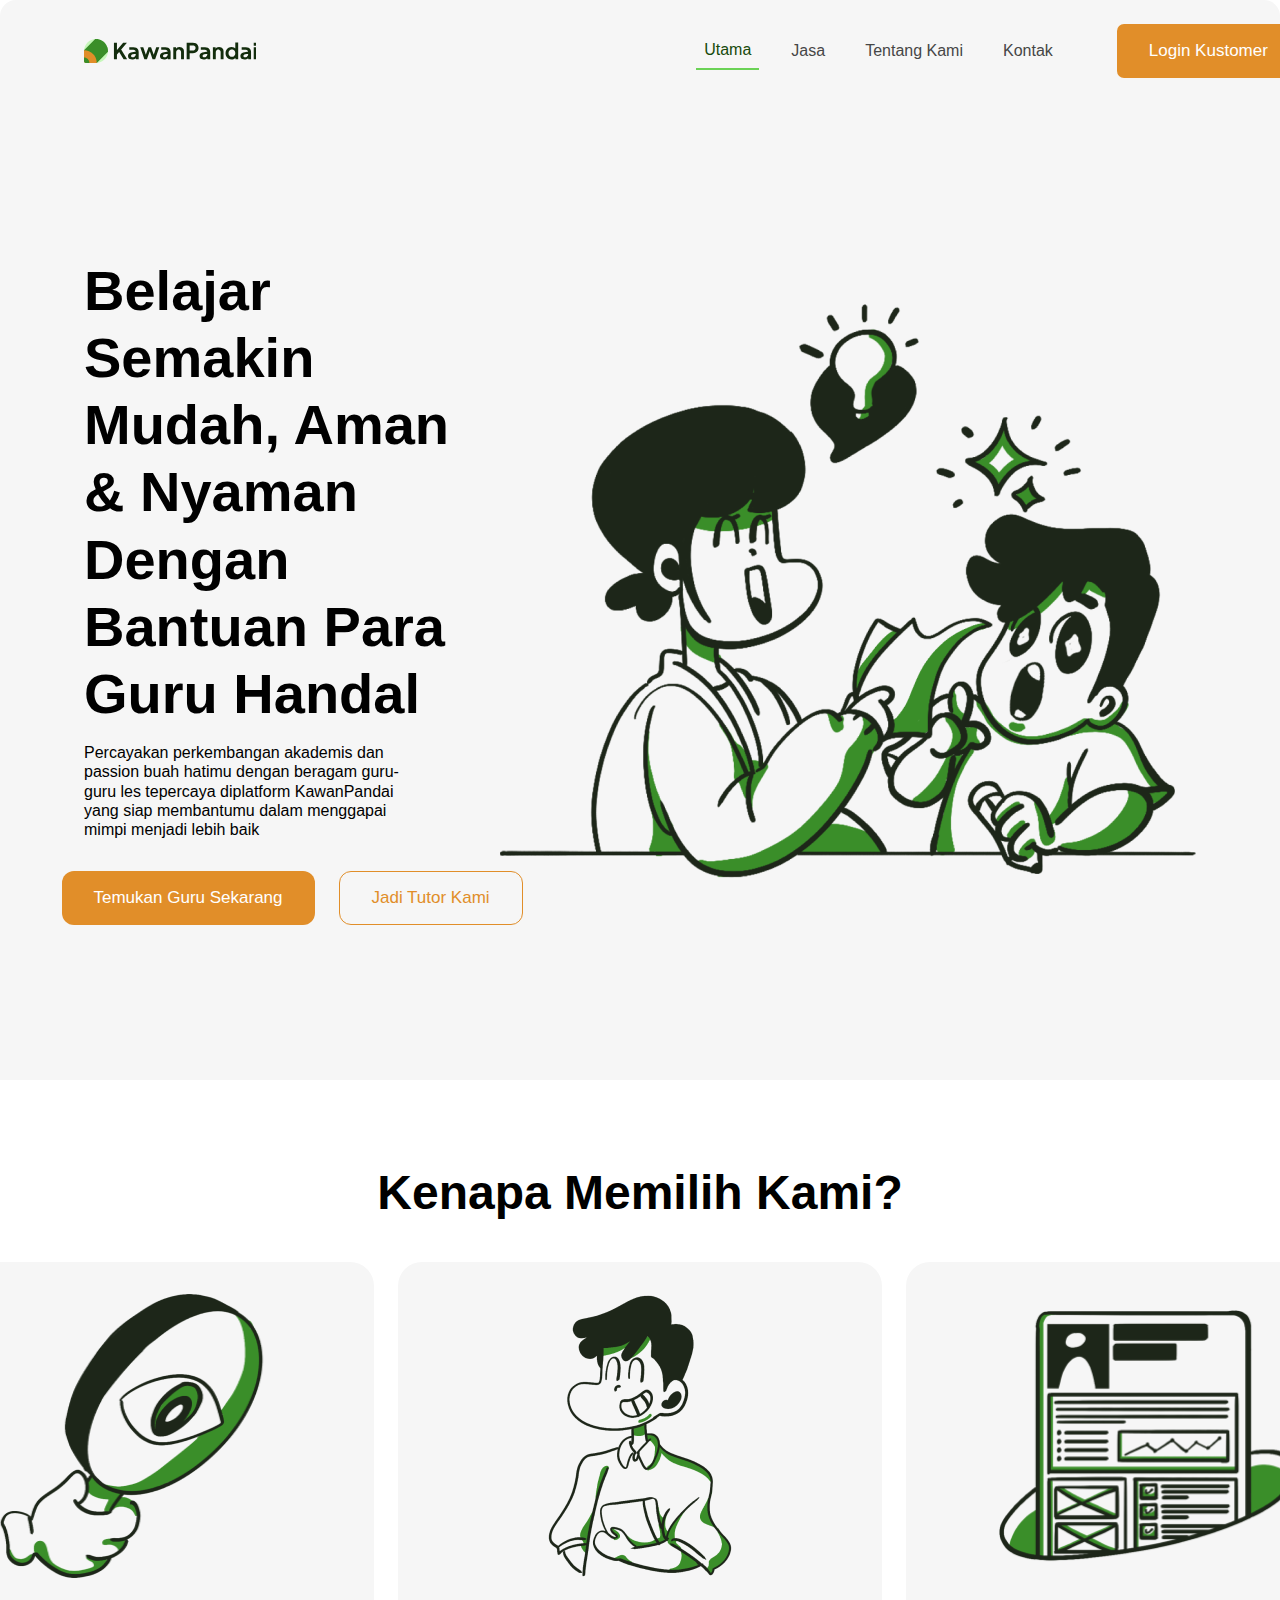
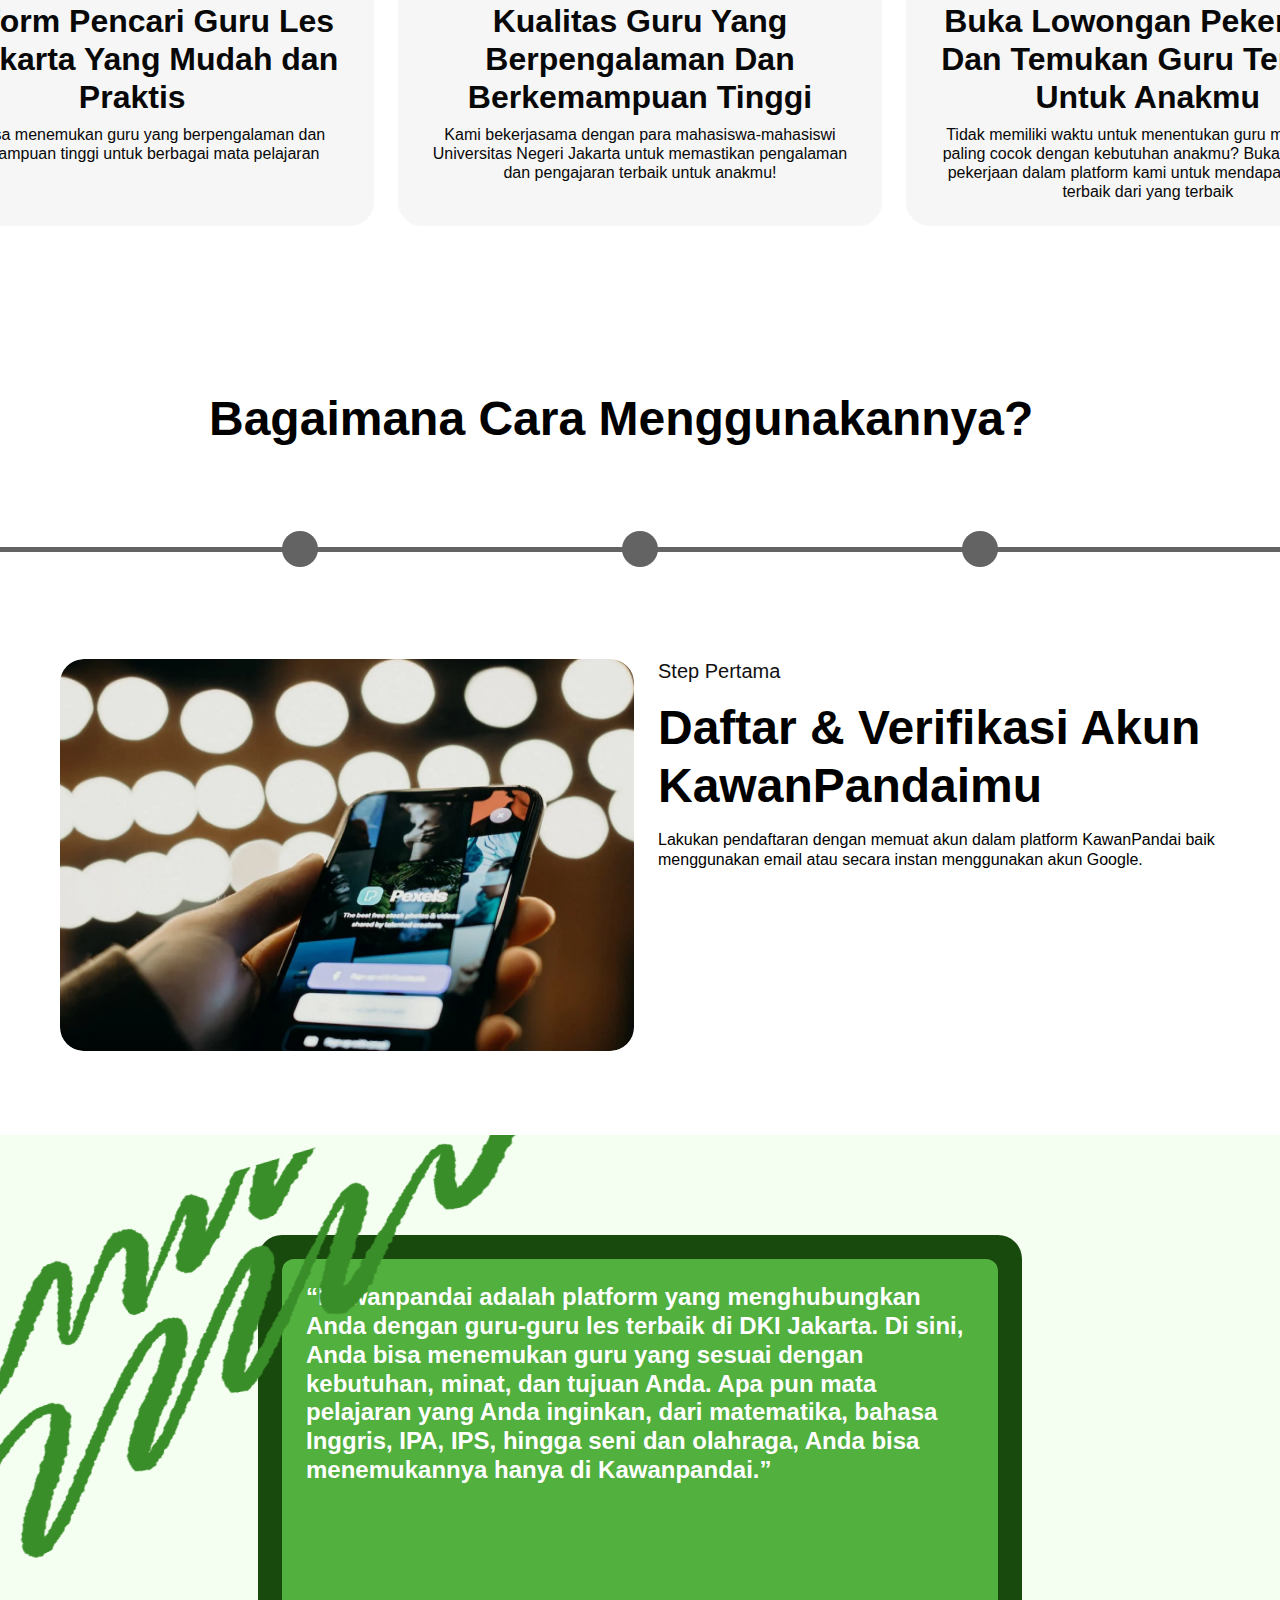
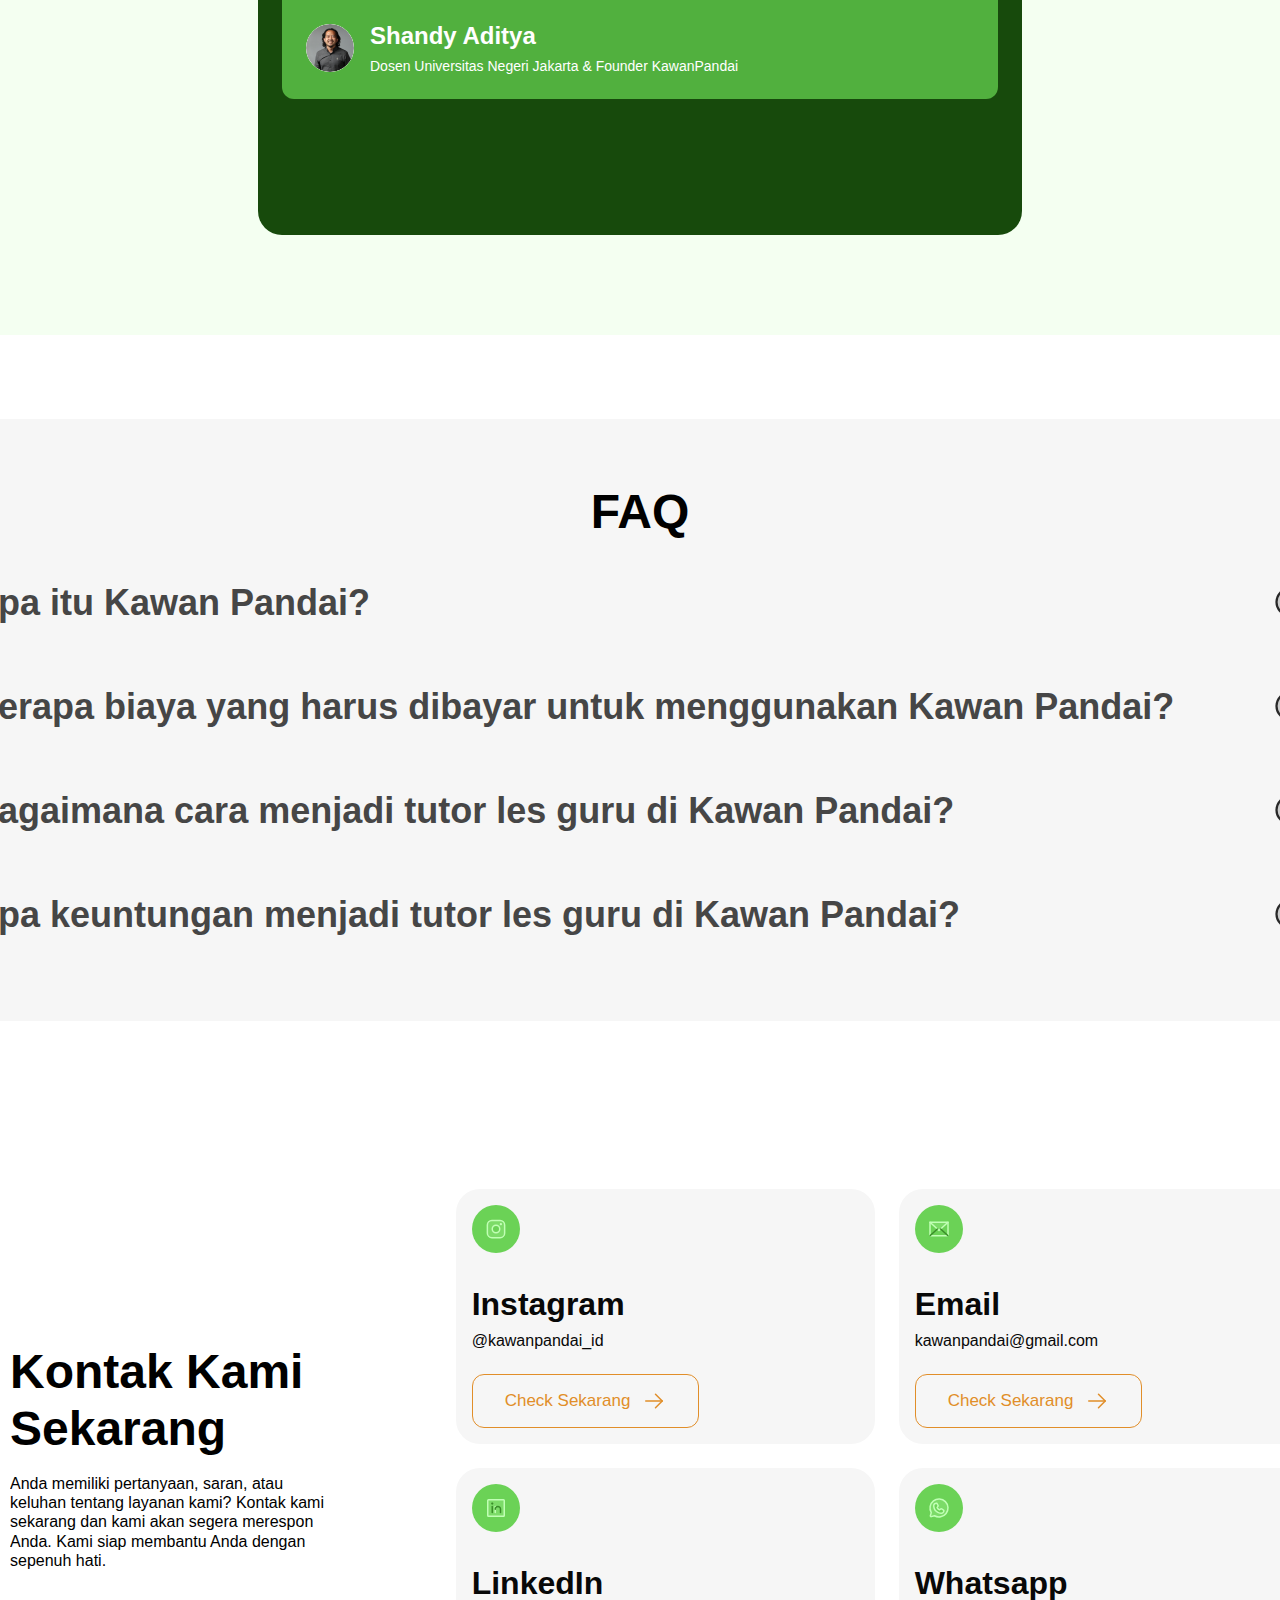
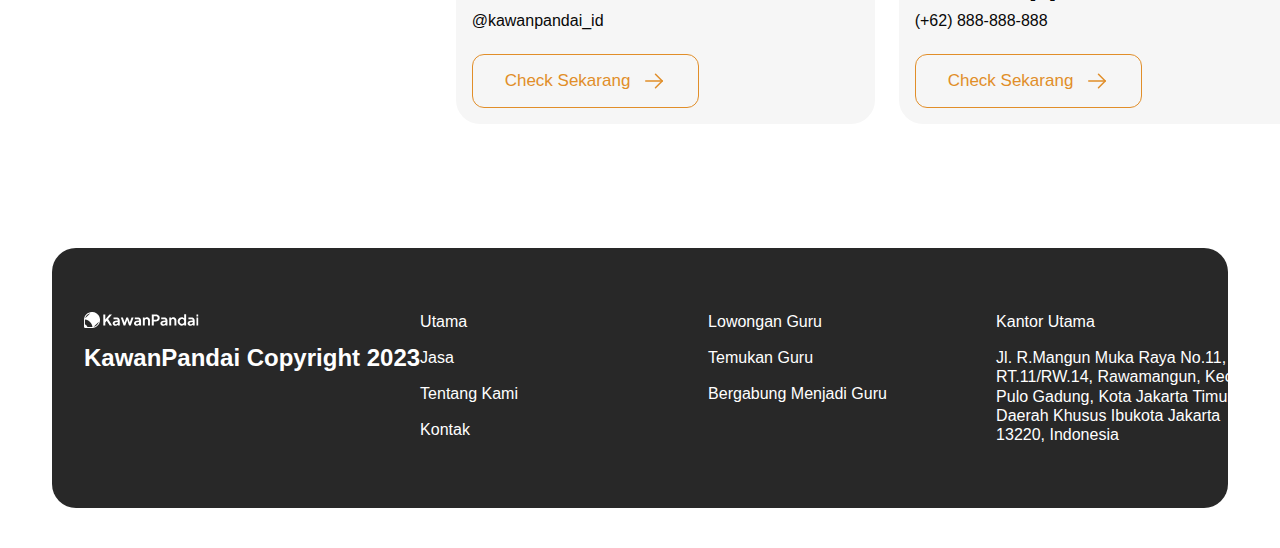
==== commit 8e9ef566: "Upload every page" ====
--- a/index.html
+++ b/index.html
@@ -5,30 +5,6 @@
     <meta http-equiv="X-UA-Compatible" content="IE=edge" />
     <meta name="viewport" content="width=device-width, initial-scale=1.0" />
     <link rel="stylesheet" href="./style.css" />
-
-    <link rel="shortcut icon" type="image/x-icon" href="resource/imgs/title.png">
-
-    <!-- Primary Meta Tags -->
-    <title>KawanPandai</title>
-    <meta name="title" content="KawanPandai" />
-    <meta name="description" content="Platform mencari guru untuk anak anda!" />
-
-    <!-- Open Graph / Facebook -->
-    <meta property="og:type" content="website" />
-    <meta property="og:url" content="https://junederz.github.io/kawanpandai/" />
-    <meta property="og:title" content="KawanPandai" />
-    <meta property="og:description" content="Platform mencari guru untuk anak anda!" />
-    <meta property="og:image" content="resource/imgs/title.png" />
-
-    <!-- Twitter -->
-    <meta property="twitter:card" content="summary_large_image" />
-    <meta property="twitter:url" content="https://junederz.github.io/kawanpandai/" />
-    <meta property="twitter:title" content="KawanPandai" />
-    <meta property="twitter:description" content="Platform mencari guru untuk anak anda!" />
-    <meta property="twitter:image" content="resource/imgs/title.png" />
-
-    <!-- Meta Tags Generated with https://metatags.io -->
-
 
     <style>
       a,
@@ -49,7 +25,7 @@
         background: none;
       }
     </style>
-    <title>KawanPandai</title>
+    <title>Document</title>
   </head>
   <body>
     <div class="home">
@@ -142,13 +118,13 @@
                 <div class="utama">Utama</div>
               </div>
               <div class="navbar-link2">
-                <div class="utama2">Jasa</div>
+                <a href="jasa.html" class="utama2">Jasa</a>
               </div>
               <div class="navbar-link2">
-                <div class="utama2">Tentang Kami</div>
+                <a href="aboutUs.html" class="utama2">Tentang Kami</a>
               </div>
               <div class="navbar-link2">
-                <div class="utama2">Kontak</div>
+                <a href="contact.html" class="utama2">Kontak</a>
               </div>
             </div>
             <div class="line-1"></div>
@@ -980,13 +956,13 @@
                   <div class="utama3">Utama</div>
                 </div>
                 <div class="footer-text-link">
-                  <div class="utama3">Jasa</div>
+                  <a href="jasa.html" class="utama3">Jasa</a>
                 </div>
                 <div class="footer-text-link">
-                  <div class="utama3">Tentang Kami</div>
+                  <a href="aboutus.html" class="utama3">Tentang Kami</a>
                 </div>
                 <div class="footer-text-link">
-                  <div class="utama3">Kontak</div>
+                  <a class="utama3">Kontak</a>
                 </div>
               </div>
               <div class="frame-45">
--- a/style.css
+++ b/style.css
@@ -23,6 +23,7 @@
   justify-content: flex-start;
   align-self: stretch;
   flex-shrink: 0;
+  width: 1550px;
   position: relative;
   overflow: hidden;
 }
@@ -104,8 +105,27 @@
   flex-shrink: 0;
   position: relative;
 }
+.navbar-link2:hover {
+  border-style: solid;
+  border-color: var(--primarycolor-primary-500, #6bd256);
+  border-width: 0px 0px 2px 0px;
+  padding: 8px;
+  display: flex;
+  flex-direction: row;
+  gap: 0px;
+  align-items: center;
+  justify-content: center;
+  flex-shrink: 0;
+  position: relative;
+}
 .utama2 {
   color: var(--greyscale-gray-400, #464646);
+  text-align: left;
+  font: var(--subheading-03, 500 16px/120% "Plus Jakarta Sans", sans-serif);
+  position: relative;
+}
+.utama2:hover {
+  color: var(--primarycolor-primary-900, #174a0c);
   text-align: left;
   font: var(--subheading-03, 500 16px/120% "Plus Jakarta Sans", sans-serif);
   position: relative;
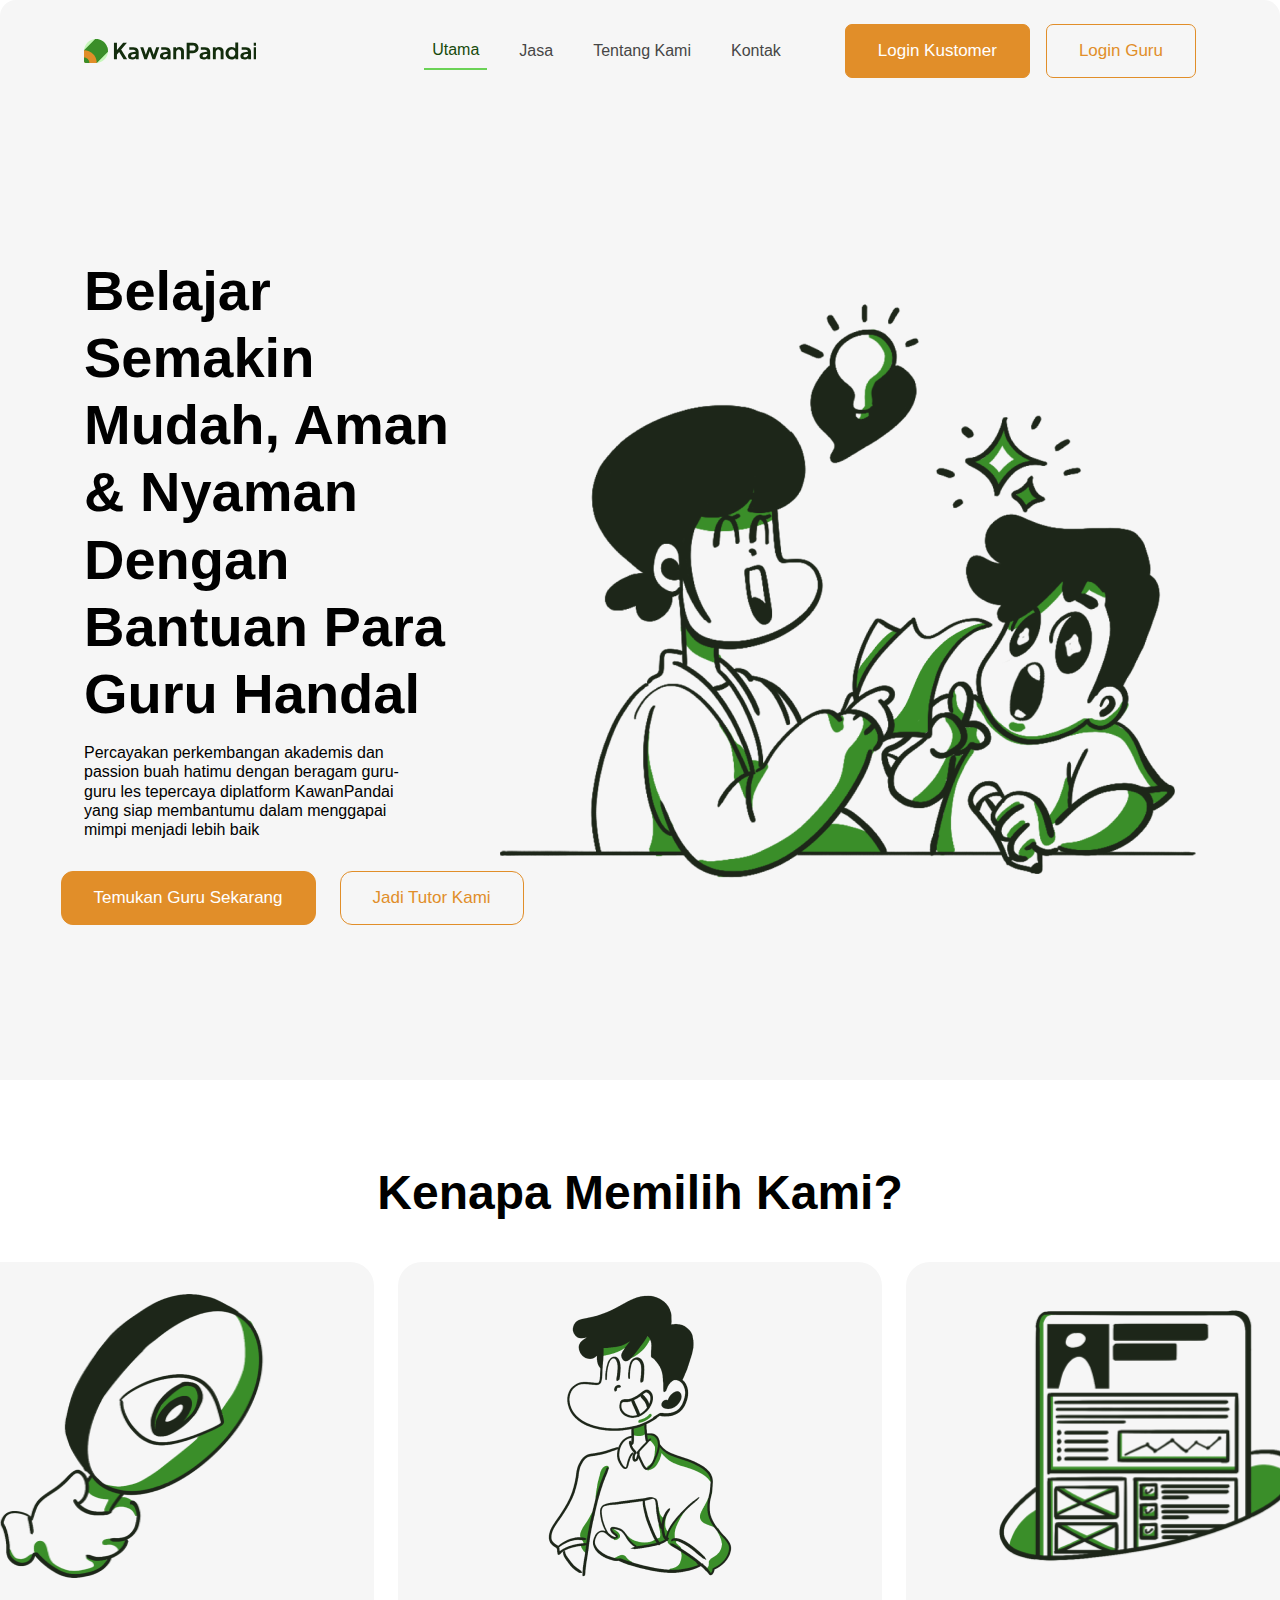
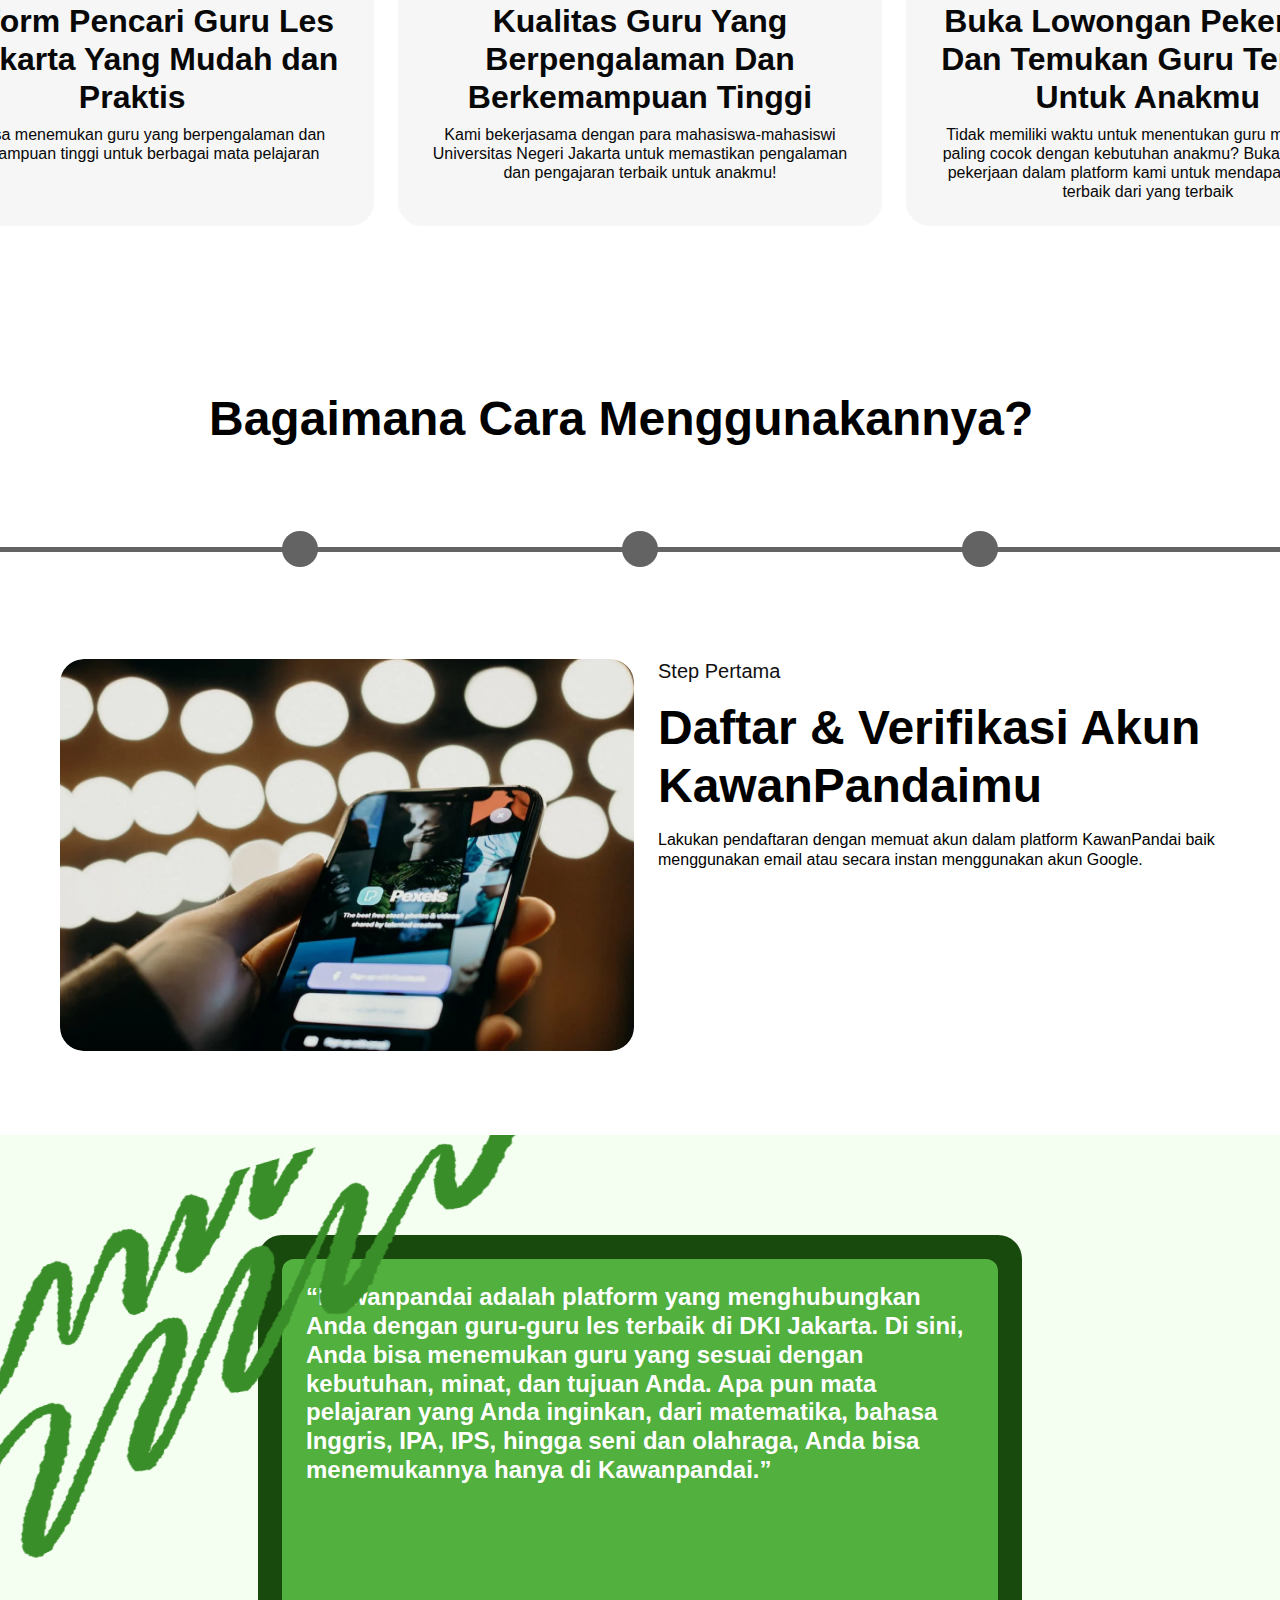
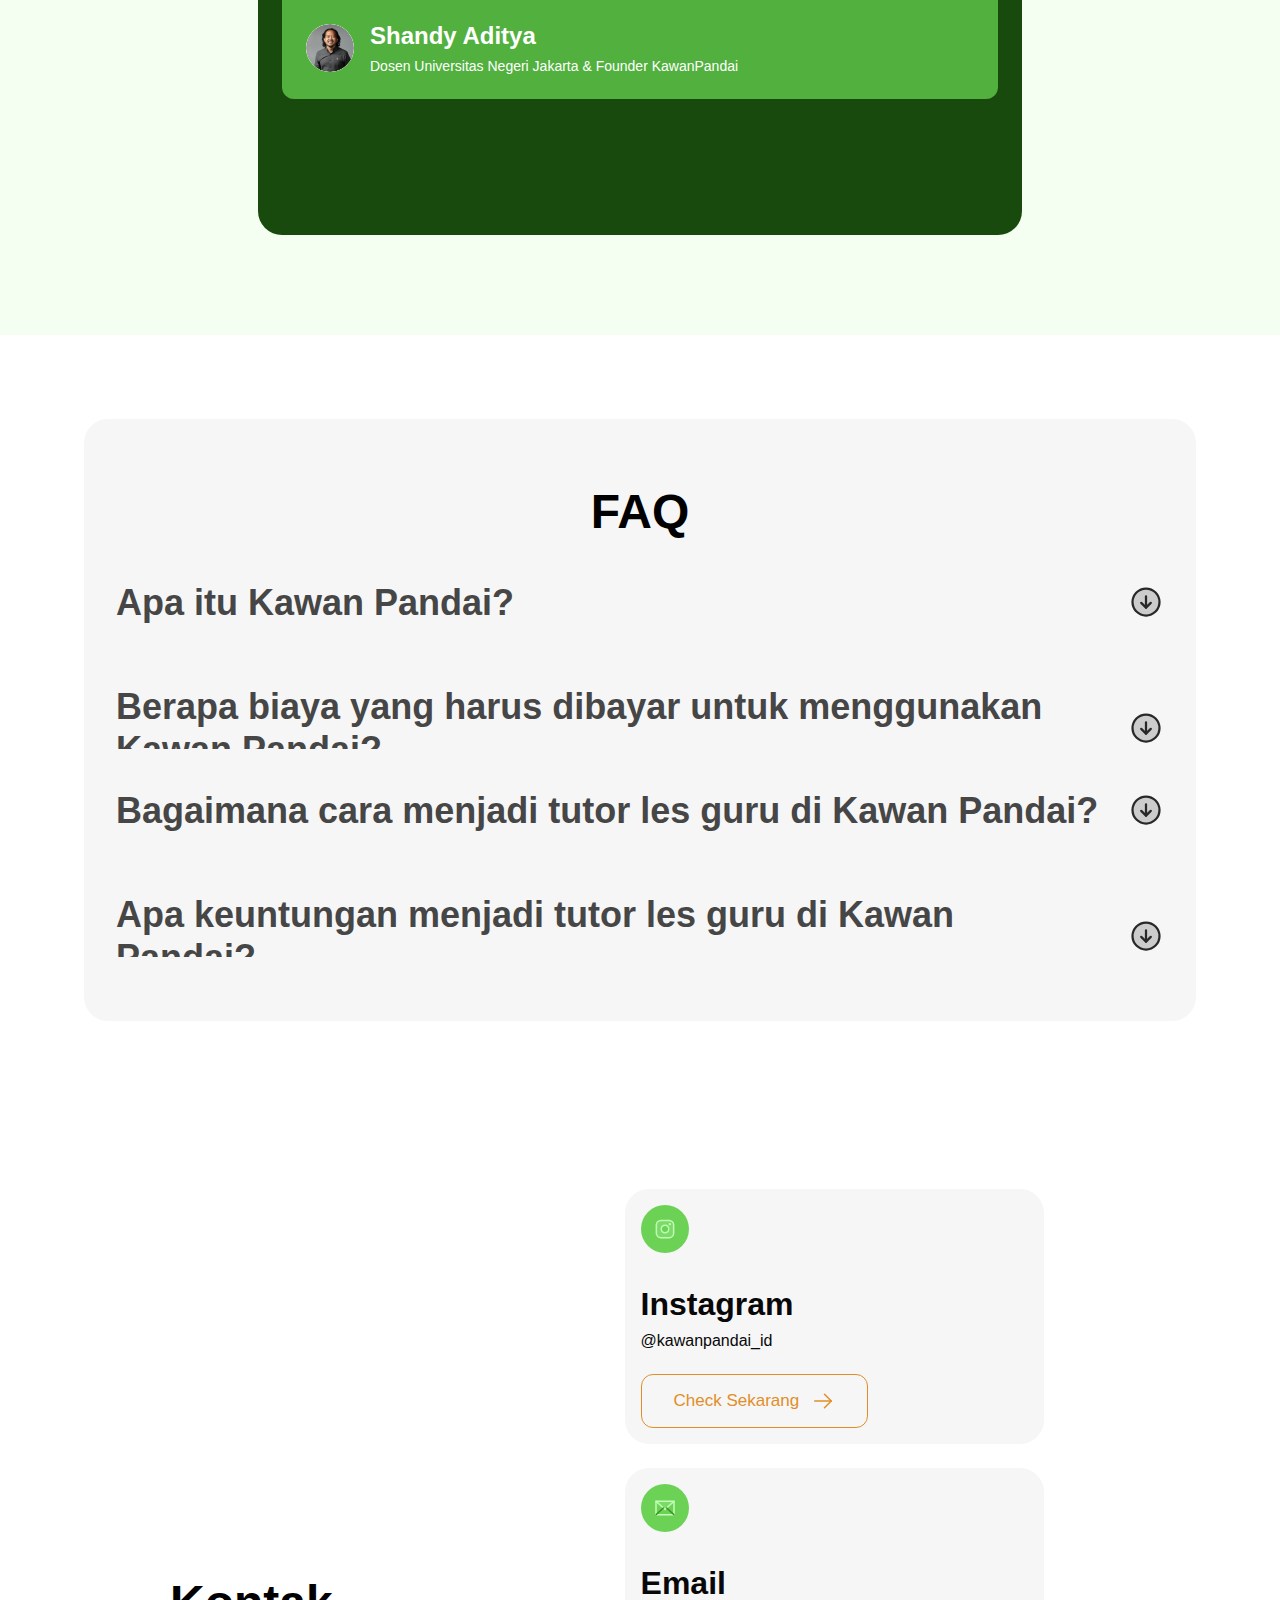
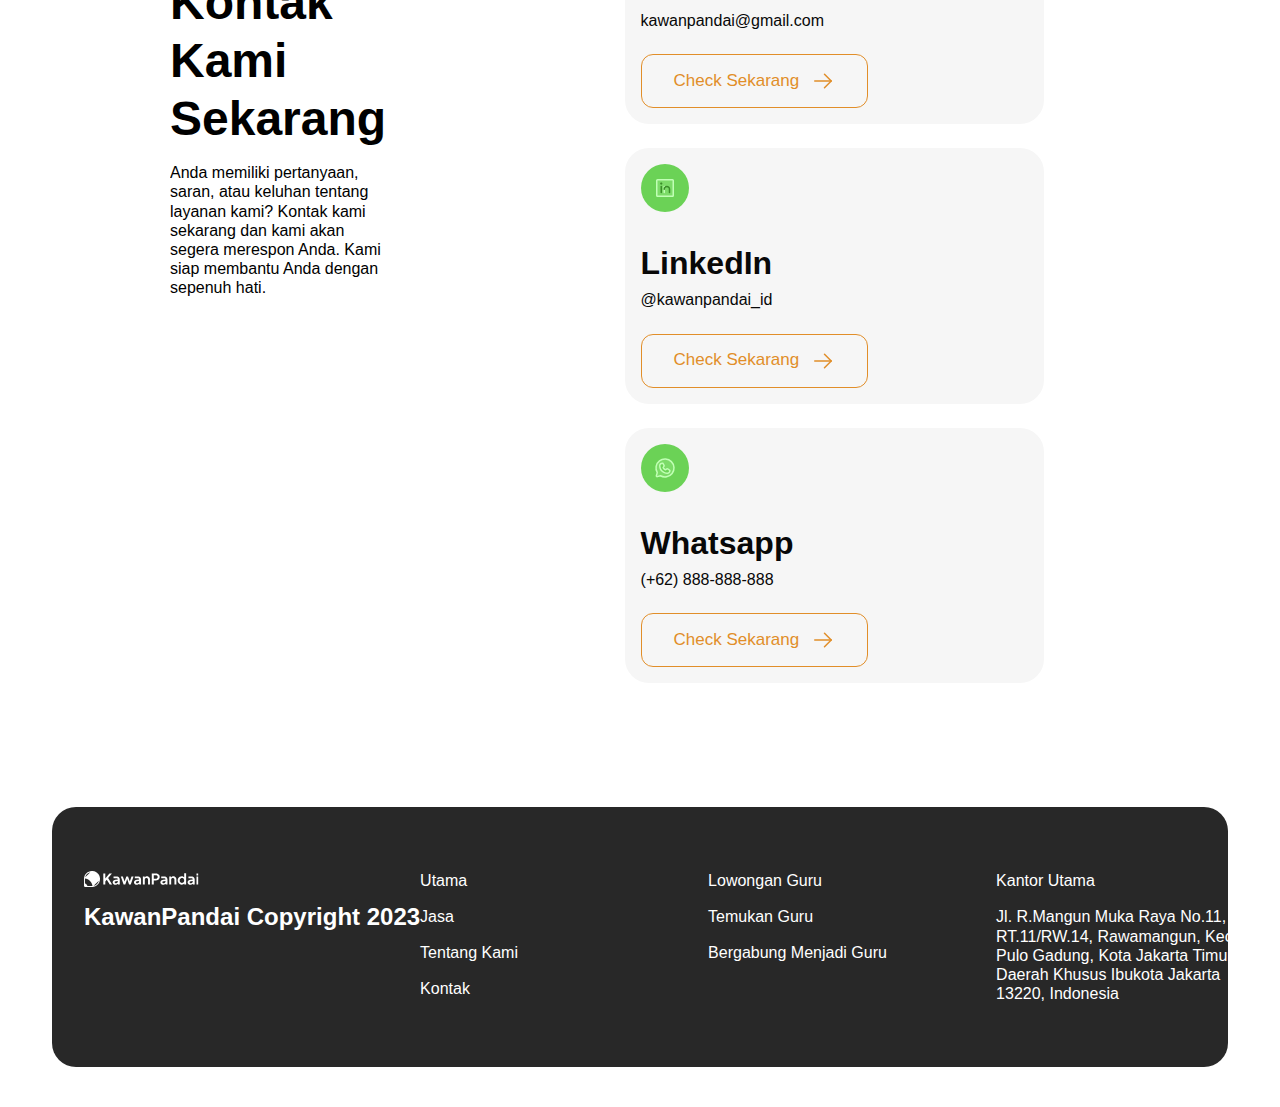
==== commit 0686e7a8: "Button hover" ====
--- a/index.html
+++ b/index.html
@@ -5,6 +5,28 @@
     <meta http-equiv="X-UA-Compatible" content="IE=edge" />
     <meta name="viewport" content="width=device-width, initial-scale=1.0" />
     <link rel="stylesheet" href="./style.css" />
+
+    <!-- Primary Meta Tags -->
+    <title>KawanPandai</title>
+    <meta name="title" content="KawanPandai - Platform mencari guru andalan!" />
+    <meta name="description" content="Mencari guru les tidak pernah semudah ini!" />
+    <link rel="shortcut icon" href="resource/imgs/title .png" type="image/x-icon">
+
+    <!-- Open Graph / Facebook -->
+    <meta property="og:type" content="website" />
+    <meta property="og:url" content="https://junederz.github.io/kawanpandai/" />
+    <meta property="og:title" content="KawanPandai - Platform mencari guru andalan!" />
+    <meta property="og:description" content="Mencari guru les tidak pernah semudah ini!" />
+    <meta property="og:image" content="https://metatags.io/images/meta-tags.png" />
+
+    <!-- Twitter -->
+    <meta property="twitter:card" content="summary_large_image" />
+    <meta property="twitter:url" content="https://junederz.github.io/kawanpandai/" />
+    <meta property="twitter:title" content="KawanPandai - Platform mencari guru andalan!" />
+    <meta property="twitter:description" content="Mencari guru les tidak pernah semudah ini!" />
+    <meta property="twitter:image" content="https://metatags.io/images/meta-tags.png" />
+
+    <!-- Meta Tags Generated with https://metatags.io -->
 
     <style>
       a,
@@ -129,12 +151,8 @@
             </div>
             <div class="line-1"></div>
             <div class="frame-4">
-              <div class="button">
-                <div class="button2">Login Kustomer</div>
-              </div>
-              <div class="button3">
-                <div class="button4">Login Guru</div>
-              </div>
+              <a class="button">Login Kustomer</a>
+              <a class="button3">Login Guru</a>
             </div>
           </div>
         </div>
--- a/style.css
+++ b/style.css
@@ -23,7 +23,7 @@
   justify-content: flex-start;
   align-self: stretch;
   flex-shrink: 0;
-  width: 1550px;
+  /* width: 1550px; */
   position: relative;
   overflow: hidden;
 }
@@ -155,6 +155,9 @@
   border-radius: 7px;
   padding: 12px 32px 12px 32px;
   display: flex;
+  border-width: 1.5px;
+  border-style: solid;
+  border-color: var(--secondary-secondary-500, #e18e29);
   flex-direction: row;
   gap: 12px;
   align-items: center;
@@ -162,12 +165,31 @@
   flex-shrink: 0;
   height: 54px;
   position: relative;
-}
-.button2 {
   color: var(--greyscale-white, #ffffff);
   text-align: left;
   font: var(--button-regular, 500 17px/120% "Plus Jakarta Sans", sans-serif);
   position: relative;
+}
+.button:hover {
+  background: transparent;
+  border-color: var(--secondary-secondary-500, #e18e29);
+  border-radius: 7px;
+  padding: 12px 32px 12px 32px;
+  border-width: 1.5px;
+  border-style: solid;
+  display: flex;
+  flex-direction: row;
+  gap: 12px;
+  align-items: center;
+  justify-content: center;
+  flex-shrink: 0;
+  height: 54px;
+  position: relative;
+  color: var(--greyscale-white, #e18e29);
+  text-align: left;
+  font: var(--button-regular, 500 17px/120% "Plus Jakarta Sans", sans-serif);
+  position: relative;
+  
 }
 .button3 {
   border-radius: 7px;
@@ -183,12 +205,31 @@
   flex-shrink: 0;
   height: 54px;
   position: relative;
-}
-.button4 {
   color: var(--secondary-secondary-500, #e18e29);
   text-align: left;
   font: var(--button-regular, 500 17px/120% "Plus Jakarta Sans", sans-serif);
   position: relative;
+}
+.button3:hover {
+  background: var(--secondary-secondary-500, #e18e29);
+  border-radius: 7px;
+  padding: 12px 32px 12px 32px;
+  display: flex;
+  border-width: 1.5px;
+  border-style: solid;
+  border-color: var(--secondary-secondary-500, #e18e29);
+  flex-direction: row;
+  gap: 12px;
+  align-items: center;
+  justify-content: center;
+  flex-shrink: 0;
+  height: 54px;
+  position: relative;
+  color: var(--greyscale-white, #ffffff);
+  text-align: left;
+  font: var(--button-regular, 500 17px/120% "Plus Jakarta Sans", sans-serif);
+  position: relative;
+
 }
 .hero {
   background: var(--greyscale-gray-50, #f6f6f6);
@@ -271,6 +312,9 @@
 .button5 {
   background: var(--secondary-secondary-500, #e18e29);
   border-radius: 12px;
+  border-style: solid;
+  border-color: var(--secondary-secondary-500, #e18e29);
+  border-width: 1.5px;
   padding: 12px 32px 12px 32px;
   display: flex;
   flex-direction: row;
@@ -280,9 +324,27 @@
   flex-shrink: 0;
   height: 54px;
   position: relative;
-}
-.button6 {
   color: var(--gray-00, #ffffff);
+  text-align: left;
+  font: var(--button-regular, 500 17px/120% "Plus Jakarta Sans", sans-serif);
+  position: relative;
+}
+.button5:hover {
+  background: transparent;
+  border-radius: 12px;
+  border-style: solid;
+  border-color: var(--secondary-secondary-500, #e18e29);
+  border-width: 1.5px;
+  padding: 12px 32px 12px 32px;
+  display: flex;
+  flex-direction: row;
+  gap: 12px;
+  align-items: center;
+  justify-content: center;
+  flex-shrink: 0;
+  height: 54px;
+  position: relative;
+  color: var(--gray-00, #e18e29);
   text-align: left;
   font: var(--button-regular, 500 17px/120% "Plus Jakarta Sans", sans-serif);
   position: relative;
@@ -301,6 +363,27 @@
   flex-shrink: 0;
   height: 54px;
   position: relative;
+  color: var(--gray-00, #e18e29);
+  text-align: left;
+  font: var(--button-regular, 500 17px/120% "Plus Jakarta Sans", sans-serif);
+  position: relative;
+}
+.button7:hover {
+  background: var(--secondary-secondary-500, #e18e29);
+  border-radius: 12px;
+  padding: 12px 32px 12px 32px;
+  display: flex;
+  flex-direction: row;
+  gap: 12px;
+  align-items: center;
+  justify-content: center;
+  flex-shrink: 0;
+  height: 54px;
+  position: relative;
+  color: var(--gray-00, #ffffff);
+  text-align: left;
+  font: var(--button-regular, 500 17px/120% "Plus Jakarta Sans", sans-serif);
+  position: relative; 
 }
 .frame-7 {
   display: flex;
@@ -888,8 +971,9 @@
   gap: 0px;
   align-items: center;
   justify-content: center;
-  flex-shrink: 0;
-  width: 1400px;
+  align-self: stretch;
+  flex-shrink: 0;
+  /* width: 1400px; */
   position: relative;
 }
 .headline-feature-home3 {
@@ -1012,7 +1096,7 @@
   align-self: center;
   justify-content: center;
   flex-shrink: 0;
-  width: 1600px;
+  /* width: 1600px; */
   position: relative;
   overflow: hidden;
 }
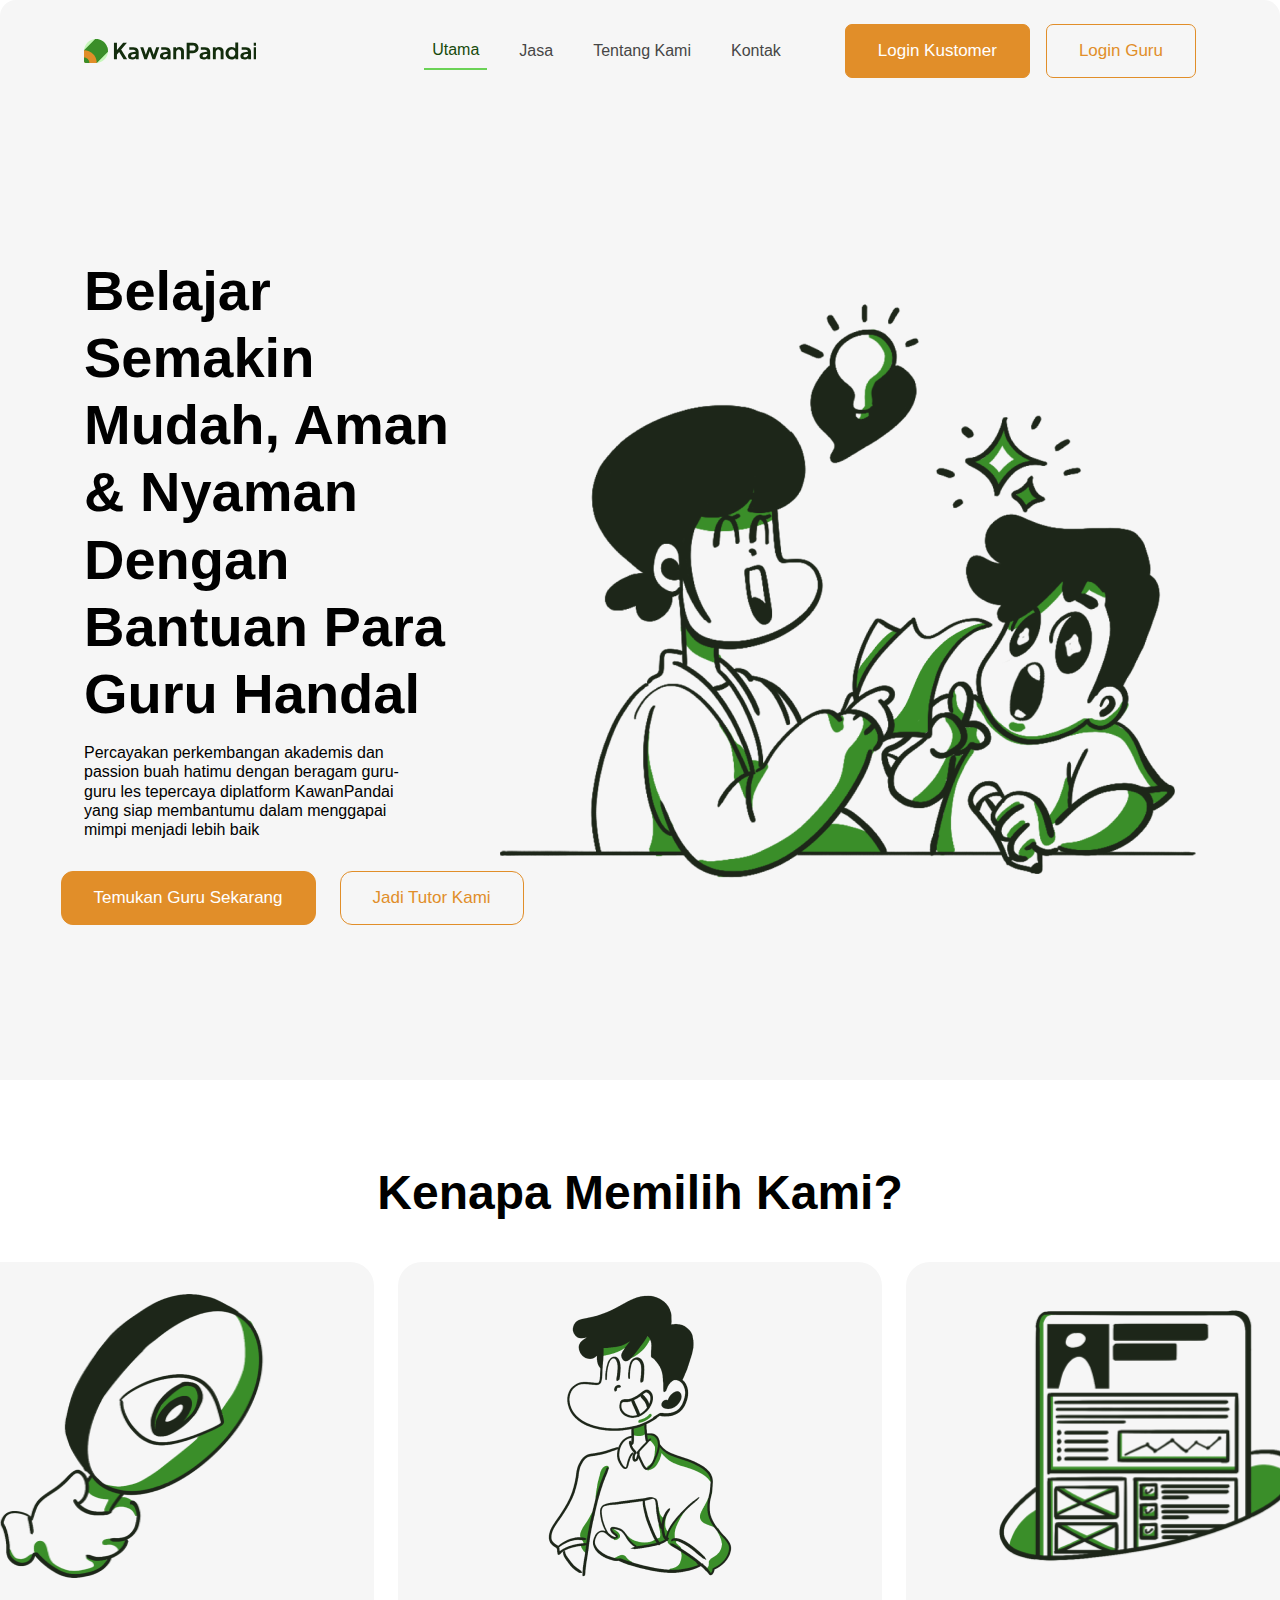
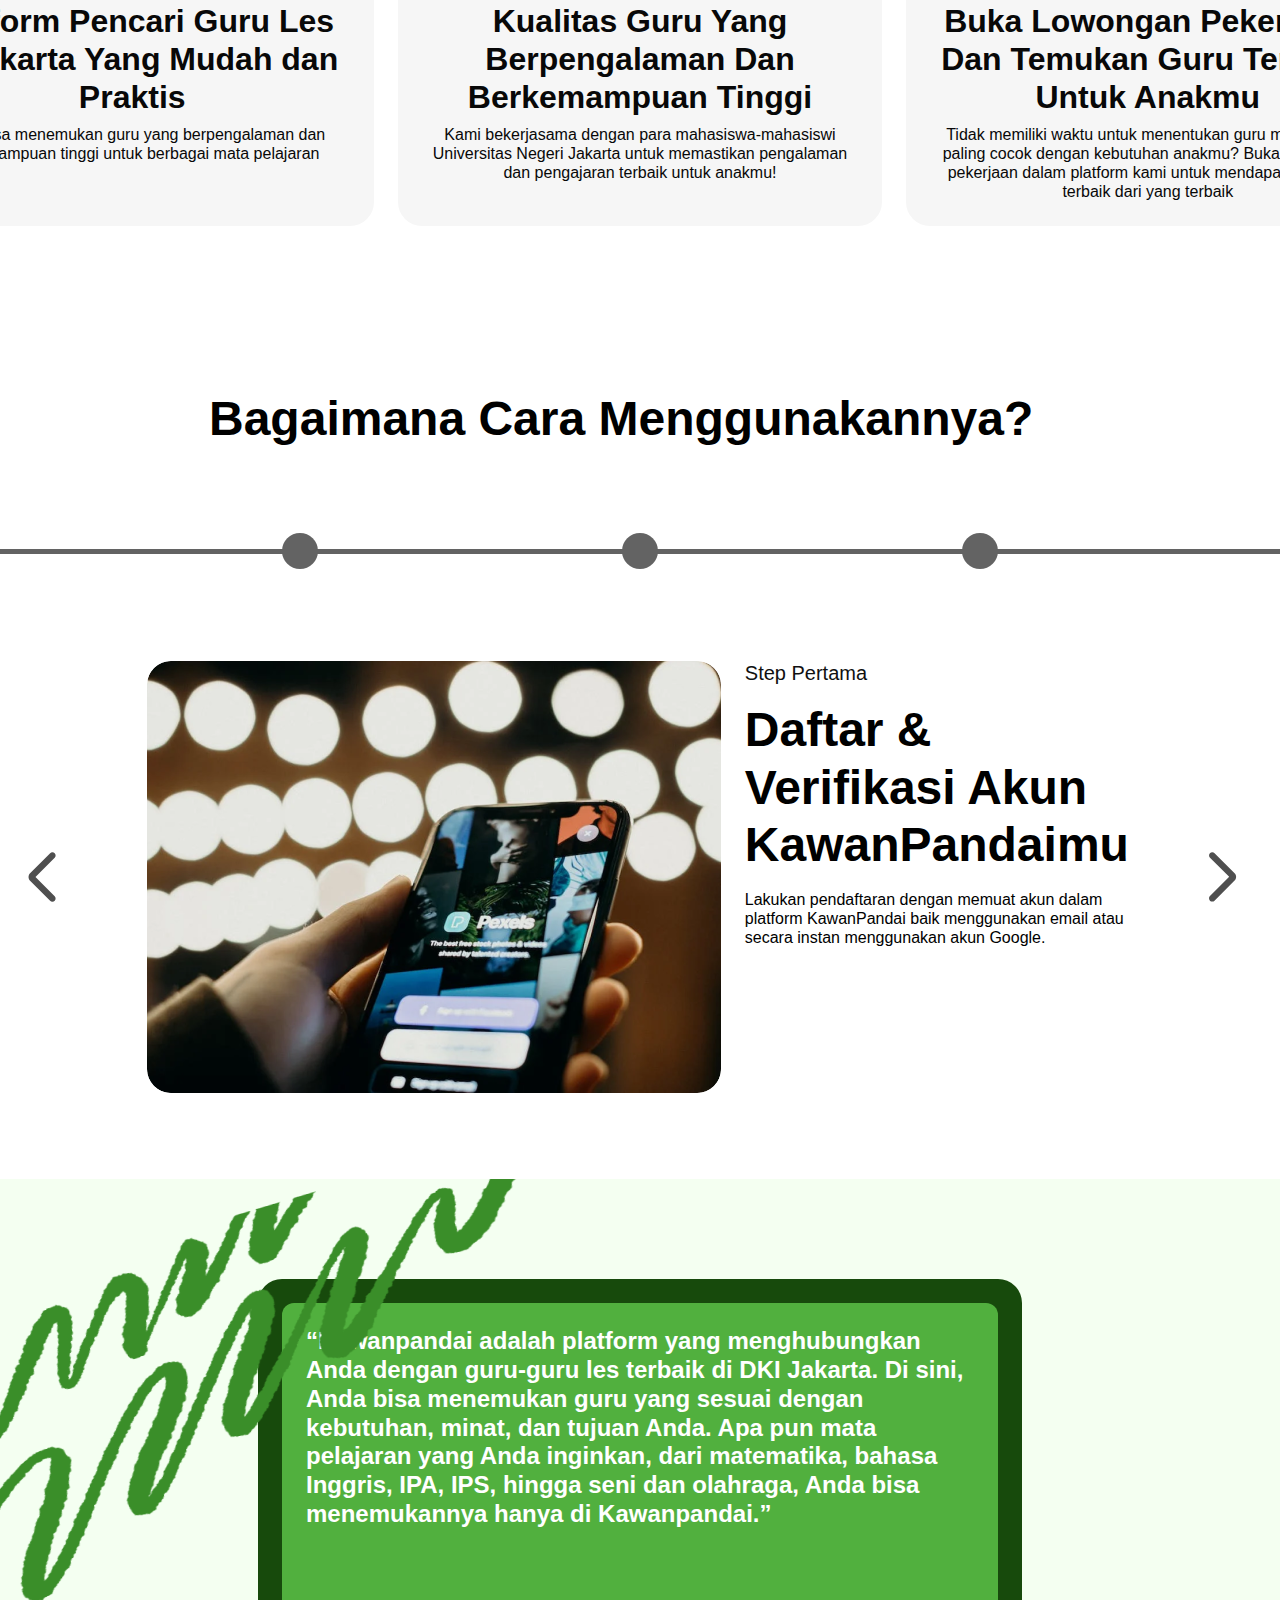
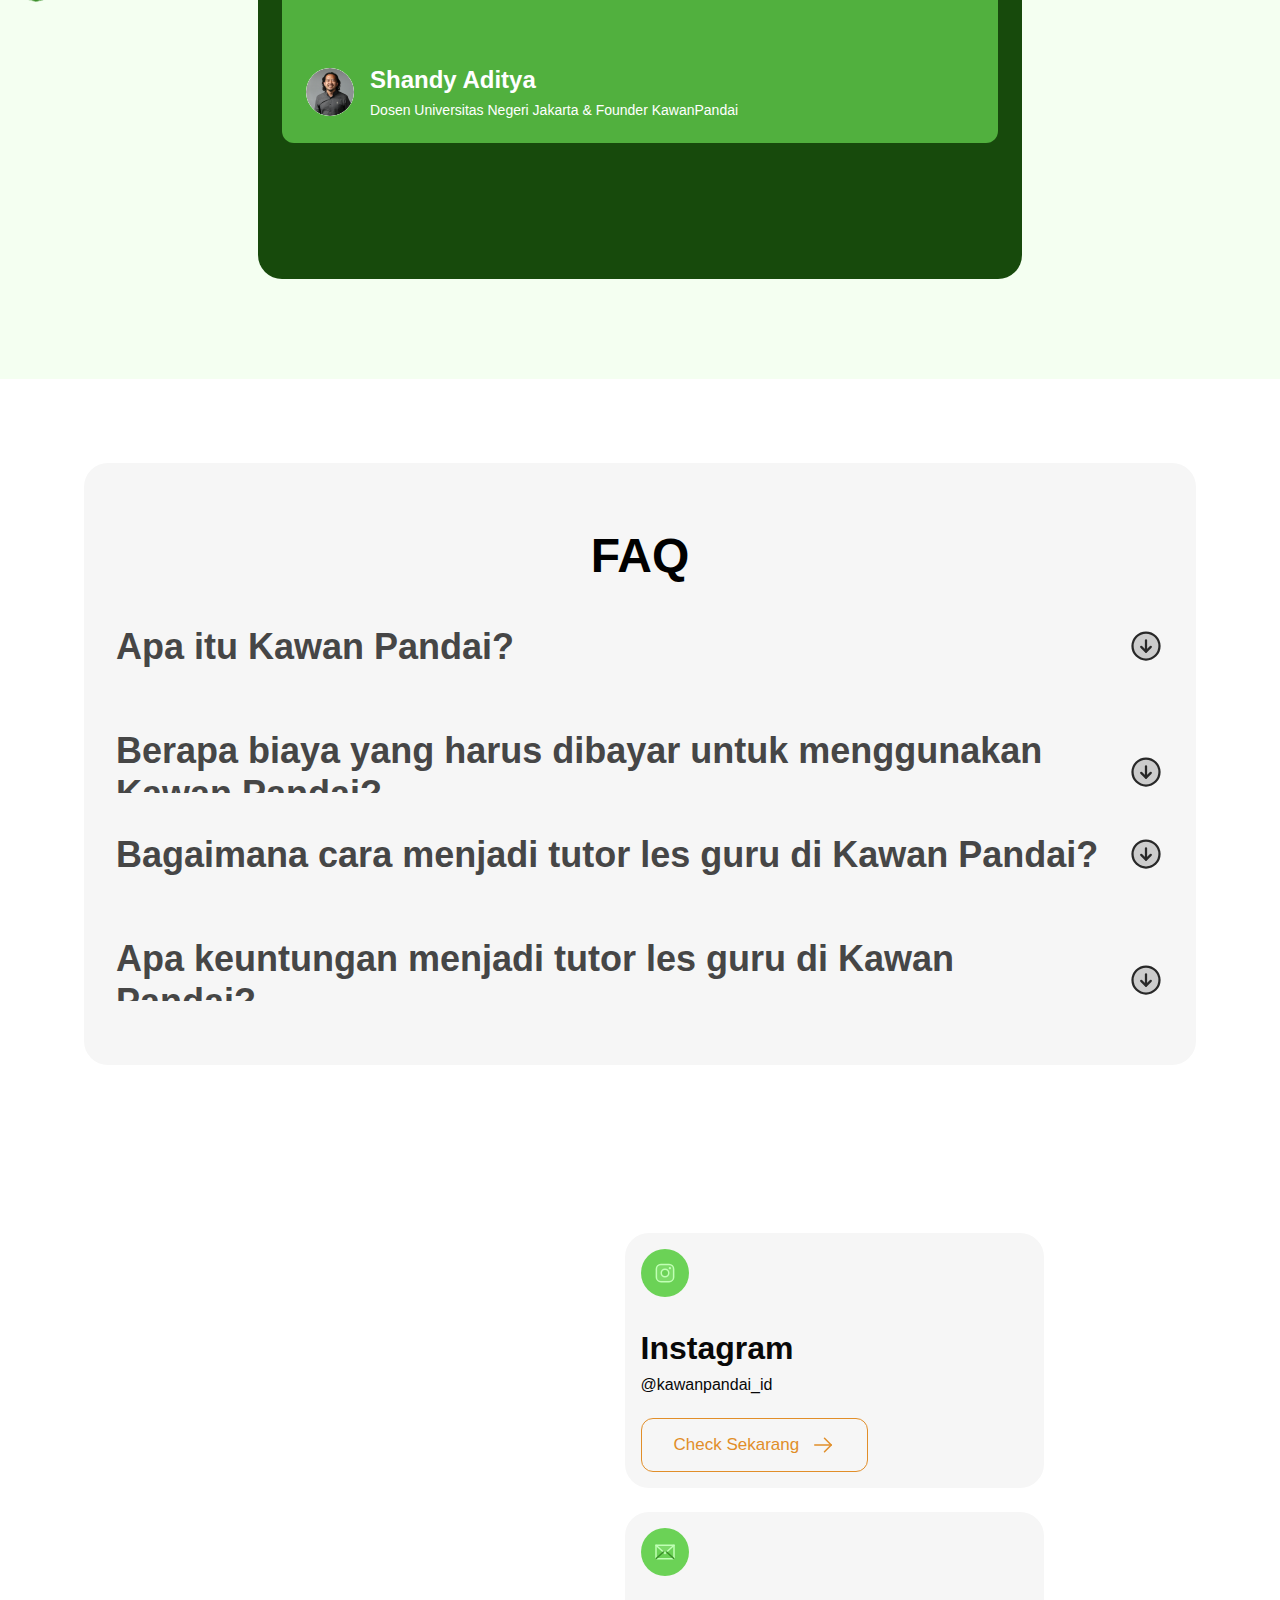
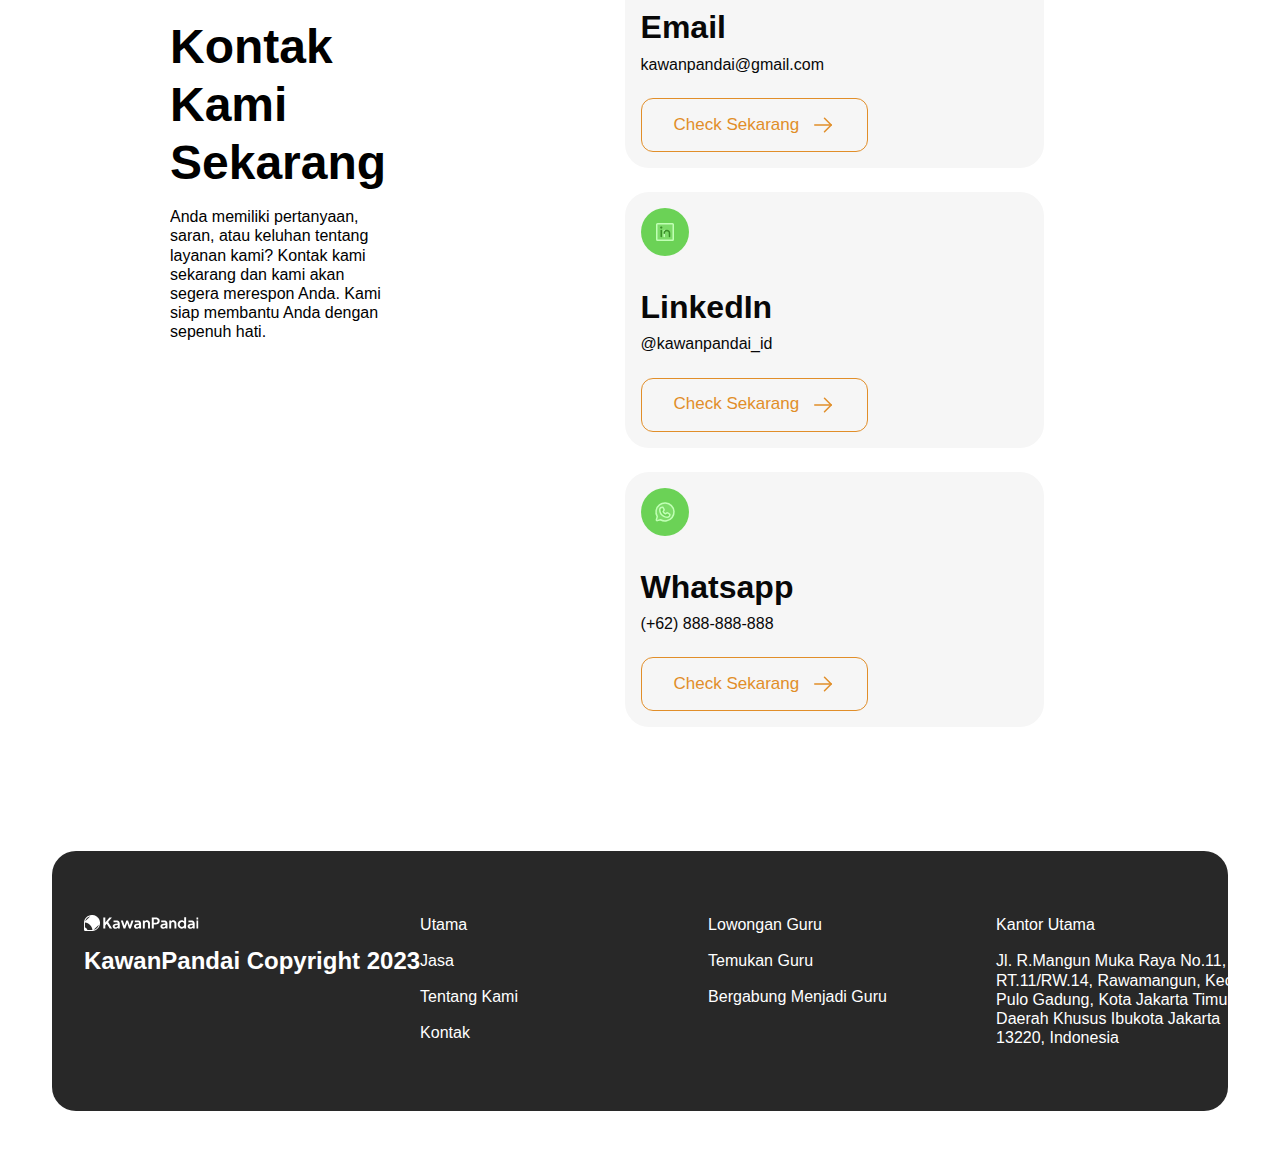
==== commit f644dfa8: "update microinteraction" ====
--- a/index.html
+++ b/index.html
@@ -5,6 +5,9 @@
     <meta http-equiv="X-UA-Compatible" content="IE=edge" />
     <meta name="viewport" content="width=device-width, initial-scale=1.0" />
     <link rel="stylesheet" href="./style.css" />
+    <link rel="stylesheet" href="https://fonts.googleapis.com/css2?family=Material+Symbols+Rounded:opsz,wght,FILL,GRAD@20..48,100..700,0..1,-50..200" />
+    <link rel="stylesheet" href="https://fonts.googleapis.com/css2?family=Material+Symbols+Rounded:opsz,wght,FILL,GRAD@40,400,0,200" />
+    <link href="https://fonts.googleapis.com/icon?family=Material+Icons" rel="stylesheet">
 
     <!-- Primary Meta Tags -->
     <title>KawanPandai</title>
@@ -74,12 +77,13 @@
                 d="M12.7624 23.9689C12.4811 23.9892 12.1974 24 11.9117 24H1.9064C0.853699 24 0 23.1464 0 22.0936V12.0891C0 11.8026 0.0108311 11.5191 0.0310578 11.2376C7.05482 11.2542 12.7458 16.9452 12.7624 23.9689Z"
                 fill="#E18E29"
               />
+              
               <path
                 d="M5.40237 23.9871C5.28335 23.9957 5.16356 24.0001 5.04233 24.0001H1.9064C0.853699 24.0001 0 23.1466 0 22.0937V18.9578C0 18.8366 0.00430634 18.7168 0.0130495 18.597C2.98664 18.6042 5.39597 21.0135 5.4025 23.9871H5.40237Z"
                 fill="#3A8E29"
               />
             </svg>
-
+            
             <svg
               class="group2"
               width="144"
@@ -132,7 +136,7 @@
                 d="M140.724 3.85347V0.754475H143.624V3.85347H140.724ZM140.724 17.2454V5.20383H143.624V17.2455L140.724 17.2454Z"
                 fill="#132D0D"
               />
-            </svg>
+            </svgs>
           </div>
           <div class="frame-5">
             <div class="frame-2">
@@ -178,12 +182,8 @@
               </div>
             </div>
             <div class="frame-95">
-              <div class="button5">
-                <div class="button6">Temukan Guru Sekarang</div>
-              </div>
-              <div class="button7">
-                <div class="button4">Jadi Tutor Kami</div>
-              </div>
+              <div class="button5">Temukan Guru Sekarang</div>
+              <div class="button7">Jadi Tutor Kami</div>
             </div>
           </div>
           <div class="frame-7">
@@ -268,7 +268,7 @@
               <div class="frame-90">
                 <div class="ellipse-1"></div>
               </div>
-              <div class="frame-91">
+              <div class="frame-91" id="frame-91">
                 <div class="ellipse-12"></div>
               </div>
               <div class="frame-92">
@@ -281,21 +281,91 @@
                 <div class="ellipse-12"></div>
               </div>
             </div>
-            <div class="frame-15">
-              <img class="image-14" src="resource/imgs/image-14.png" />
-              <div class="frame-21">
-                <div class="step-pertama">Step Pertama</div>
-                <div class="daftar-verifikasi-akun-kawan-pandaimu">
-                  Daftar &amp; Verifikasi Akun KawanPandaimu
-                </div>
-                <div
-                  class="lakukan-pendaftaran-dengan-memuat-akun-dalam-platform-kawan-pandai-baik-menggunakan-email-atau-secara-instan-menggunakan-akun-google"
-                >
-                  Lakukan pendaftaran dengan memuat akun dalam platform
-                  KawanPandai baik menggunakan email atau secara instan
-                  menggunakan akun Google.
-                </div>
-              </div>
+            <div class="step-wrapper">
+              <a href="javascript:void(0)" class="material-symbols-rounded arrow-left-how" id="arrow-left">arrow_back_ios</a>
+              <section class="frame-15-wrapper how">
+                <div class="frame-15" id="step-1">
+                  <img class="image-14" src="resource/imgs/image-14.png" />
+                  <div class="frame-21">
+                    <div class="step-pertama">Step Pertama</div>
+                    <div class="daftar-verifikasi-akun-kawan-pandaimu">
+                      Daftar &amp; Verifikasi Akun KawanPandaimu
+                    </div>
+                    <div
+                      class="lakukan-pendaftaran-dengan-memuat-akun-dalam-platform-kawan-pandai-baik-menggunakan-email-atau-secara-instan-menggunakan-akun-google"
+                    >
+                      Lakukan pendaftaran dengan memuat akun dalam platform
+                      KawanPandai baik menggunakan email atau secara instan
+                      menggunakan akun Google.
+                    </div>
+                  </div>
+                </div>
+                <div class="frame-15" id="step-2">
+                  <img class="image-14" src="resource/imgs/image-14.png" />
+                  <div class="frame-21">
+                    <div class="step-pertama">Step Kedua</div>
+                    <div class="daftar-verifikasi-akun-kawan-pandaimu">
+                      Daftar &amp; Verifikasi Akun KawanPandaimu
+                    </div>
+                    <div
+                      class="lakukan-pendaftaran-dengan-memuat-akun-dalam-platform-kawan-pandai-baik-menggunakan-email-atau-secara-instan-menggunakan-akun-google"
+                    >
+                      Lakukan pendaftaran dengan memuat akun dalam platform
+                      KawanPandai baik menggunakan email atau secara instan
+                      menggunakan akun Google.
+                    </div>
+                  </div>
+                </div>
+                <div class="frame-15" id="step-3">
+                  <img class="image-14" src="resource/imgs/image-14.png" />
+                  <div class="frame-21">
+                    <div class="step-pertama">Step Kedua</div>
+                    <div class="daftar-verifikasi-akun-kawan-pandaimu">
+                      Daftar &amp; Verifikasi Akun KawanPandaimu
+                    </div>
+                    <div
+                      class="lakukan-pendaftaran-dengan-memuat-akun-dalam-platform-kawan-pandai-baik-menggunakan-email-atau-secara-instan-menggunakan-akun-google"
+                    >
+                      Lakukan pendaftaran dengan memuat akun dalam platform
+                      KawanPandai baik menggunakan email atau secara instan
+                      menggunakan akun Google.
+                    </div>
+                  </div>
+                </div>
+                <div class="frame-15" id="step-4">
+                  <img class="image-14" src="resource/imgs/image-14.png" />
+                  <div class="frame-21">
+                    <div class="step-pertama">Step Kedua</div>
+                    <div class="daftar-verifikasi-akun-kawan-pandaimu">
+                      Daftar &amp; Verifikasi Akun KawanPandaimu
+                    </div>
+                    <div
+                      class="lakukan-pendaftaran-dengan-memuat-akun-dalam-platform-kawan-pandai-baik-menggunakan-email-atau-secara-instan-menggunakan-akun-google"
+                    >
+                      Lakukan pendaftaran dengan memuat akun dalam platform
+                      KawanPandai baik menggunakan email atau secara instan
+                      menggunakan akun Google.
+                    </div>
+                  </div>
+                </div>
+                <div class="frame-15" id="step-5">
+                  <img class="image-14" src="resource/imgs/image-14.png" />
+                  <div class="frame-21">
+                    <div class="step-pertama">Step Kedua</div>
+                    <div class="daftar-verifikasi-akun-kawan-pandaimu">
+                      Daftar &amp; Verifikasi Akun KawanPandaimu
+                    </div>
+                    <div
+                      class="lakukan-pendaftaran-dengan-memuat-akun-dalam-platform-kawan-pandai-baik-menggunakan-email-atau-secara-instan-menggunakan-akun-google"
+                    >
+                      Lakukan pendaftaran dengan memuat akun dalam platform
+                      KawanPandai baik menggunakan email atau secara instan
+                      menggunakan akun Google.
+                    </div>
+                  </div>
+                </div>
+              </section>
+              <a href="javascript:void(0)" class="material-symbols-rounded arrow-right-how" id="arrow-right">arrow_forward_ios</a>
             </div>
           </div>
         </div>
@@ -1010,5 +1080,6 @@
         </div>
       </div>
     </div>
+    <script src="script.js"></script>
   </body>
 </html>
--- a/style.css
+++ b/style.css
@@ -23,8 +23,7 @@
   justify-content: flex-start;
   align-self: stretch;
   flex-shrink: 0;
-  /* width: 1550px; */
-  position: relative;
+  position: sticky;
   overflow: hidden;
 }
 .frame-3 {
@@ -451,7 +450,7 @@
   align-self: stretch;
   flex-shrink: 0;
   position: relative;
-  overflow: hidden;
+  overflow: visible;
 }
 .frame-9 {
   background: var(--greyscale-gray-50, #f6f6f6);
@@ -465,7 +464,11 @@
   align-self: stretch;
   flex: 1;
   position: relative;
-  overflow: hidden;
+  overflow: visible;
+  transition: transform .2s;
+}
+.frame-9:hover {
+  transform: scale(1.05);
 }
 .frame-14 {
   display: flex;
@@ -516,6 +519,10 @@
   flex: 1;
   position: relative;
   overflow: hidden;
+  transition: transform .2s;
+}
+.frame-10:hover {
+  transform: scale(1.05);
 }
 .frame-142 {
   border-radius: 16px;
@@ -573,6 +580,10 @@
   flex: 1;
   position: relative;
   overflow: hidden;
+  transition: transform .2s;
+}
+.frame-11:hover {
+  transform: scale(1.05);
 }
 .frame-12 {
   border-radius: 16px;
@@ -656,7 +667,7 @@
   justify-content: center;
   flex-shrink: 0;
   width: 1752px;
-  height: 648px;
+  height: 692px;
   position: relative;
 }
 .frame-89 {
@@ -767,8 +778,70 @@
   height: 56px;
   position: relative;
 }
+.material-icons {
+  font-family: 'Material Icons';
+  font-weight: normal;
+  font-style: normal;
+  font-size: 24px;  /* Preferred icon size */
+  display: inline-block;
+  line-height: 1;
+  text-transform: none;
+  letter-spacing: normal;
+  word-wrap: normal;
+  white-space: nowrap;
+  direction: ltr;
+
+  /* Support for all WebKit browsers. */
+  -webkit-font-smoothing: antialiased;
+  /* Support for Safari and Chrome. */
+  text-rendering: optimizeLegibility;
+
+  /* Support for Firefox. */
+  -moz-osx-font-smoothing: grayscale;
+
+  /* Support for IE. */
+  font-feature-settings: 'liga';
+}
+.material-symbols-rounded {
+  font-variation-settings:
+  'FILL' 0,
+  'wght' 400,
+  'GRAD' 200,
+  'opsz' 40
+}
+.arrow-left-how {
+  color: rgb(79, 79, 79);
+  text-decoration: none;
+  font-size: 60px !important;
+  position: relative;
+}
+.arrow-right-how {
+  color: rgb(79, 79, 79);
+  text-decoration: none;
+  font-size: 60px !important;
+  position: relative;
+}
+.step-wrapper {
+  align-items: center;
+  display: flex;
+  flex-direction: row;
+  vertical-align: middle;
+  position: relative;
+  align-self: center;
+  width: 70%;
+}
+
+.frame-15-wrapper {
+  display: flex;
+  /* margin-left: 30%; */
+  position: relative;
+  overflow: hidden;
+  gap: 150px;
+}
 .frame-15 {
-  padding: 0px 296px 0px 296px;
+  z-index: 9;
+  width: max-content;
+  padding: 0px 0px 0px 60px;
   display: flex;
   flex-direction: row;
   gap: 24px;
@@ -777,7 +850,22 @@
   align-self: stretch;
   flex: 1;
   position: relative;
-  overflow: hidden;
+  /* overflow: hidden; */
+  transition: transform 0.8s;
+}
+.frame-15-1 {
+  z-index: 10;
+  /* padding: 0px 296px 0px 296px; */
+  display: flex;
+  flex-direction: row;
+  gap: 24px;
+  align-items: flex-start;
+  justify-content: flex-start;
+  align-self: stretch;
+  flex: 1;
+  position: relative;
+  /* overflow: hidden; */
+  transition: transform 0.8s;
 }
 .image-14 {
   border-radius: 24px;
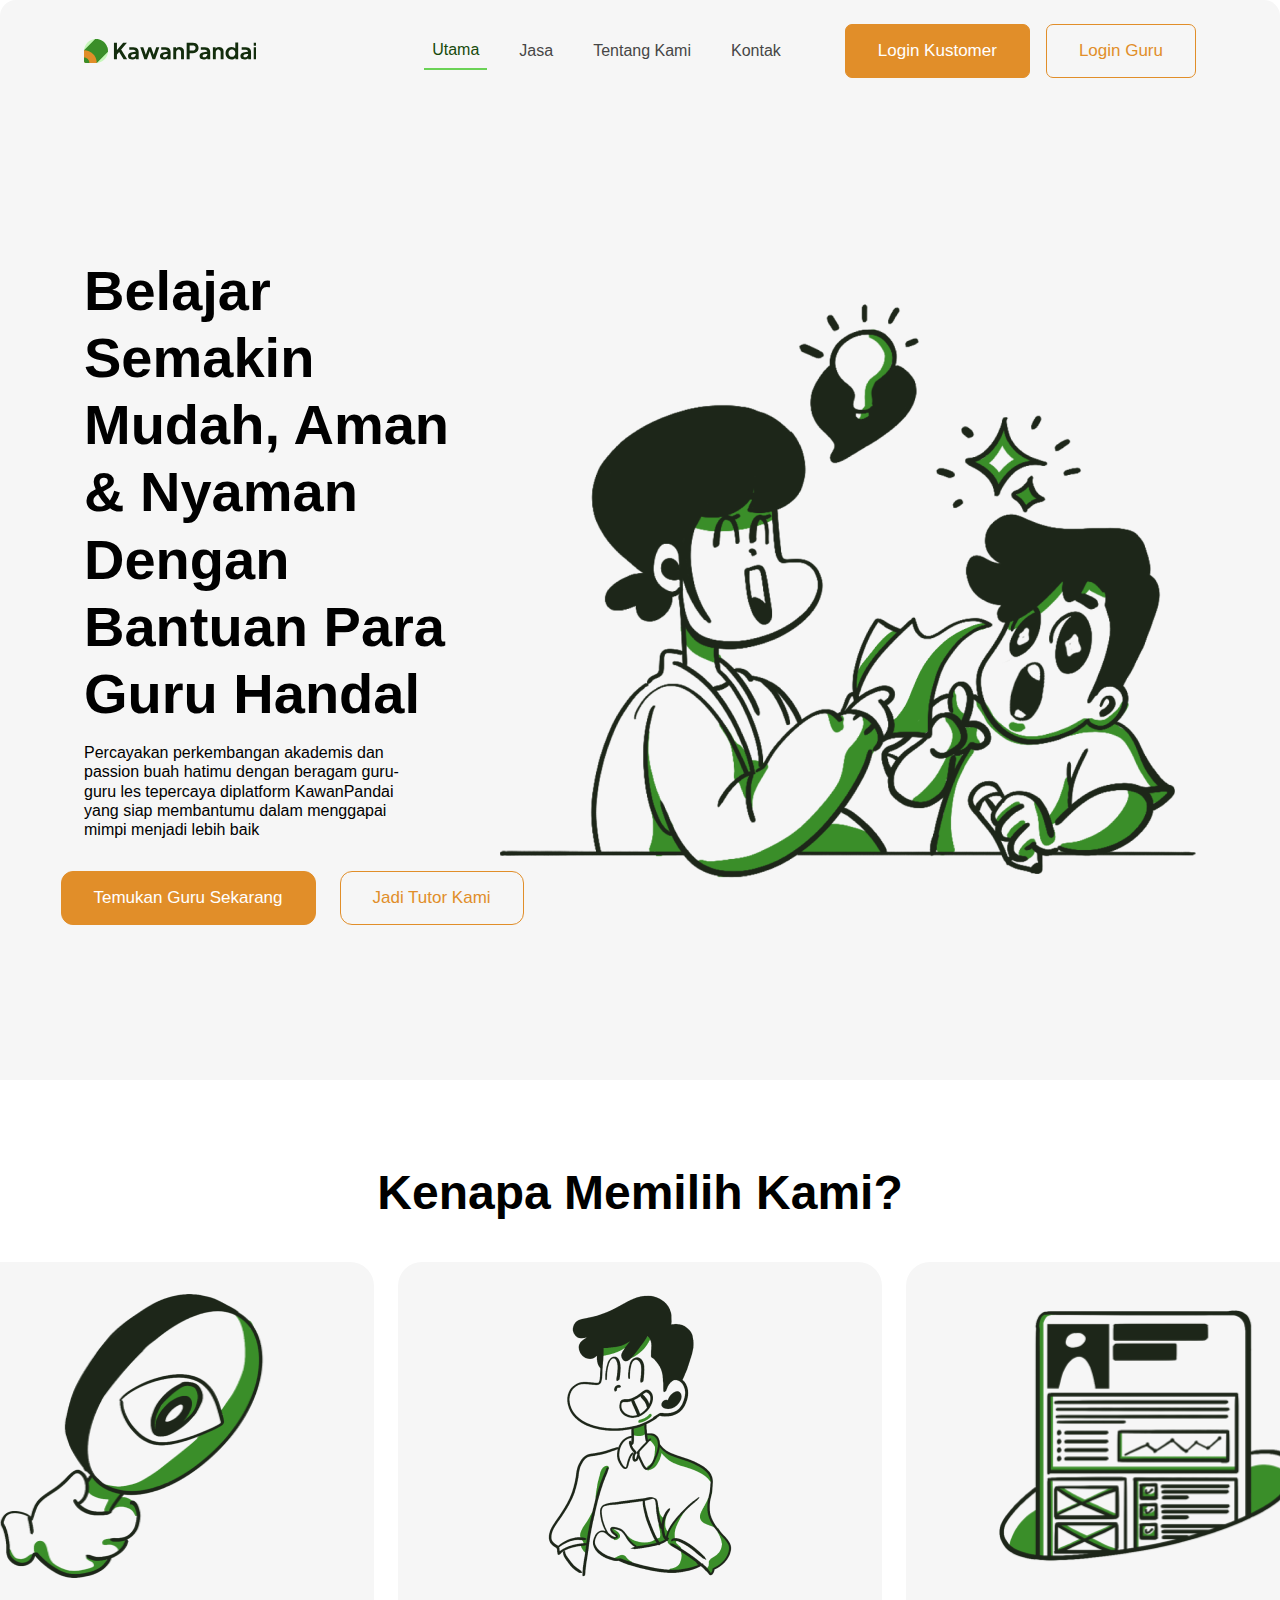
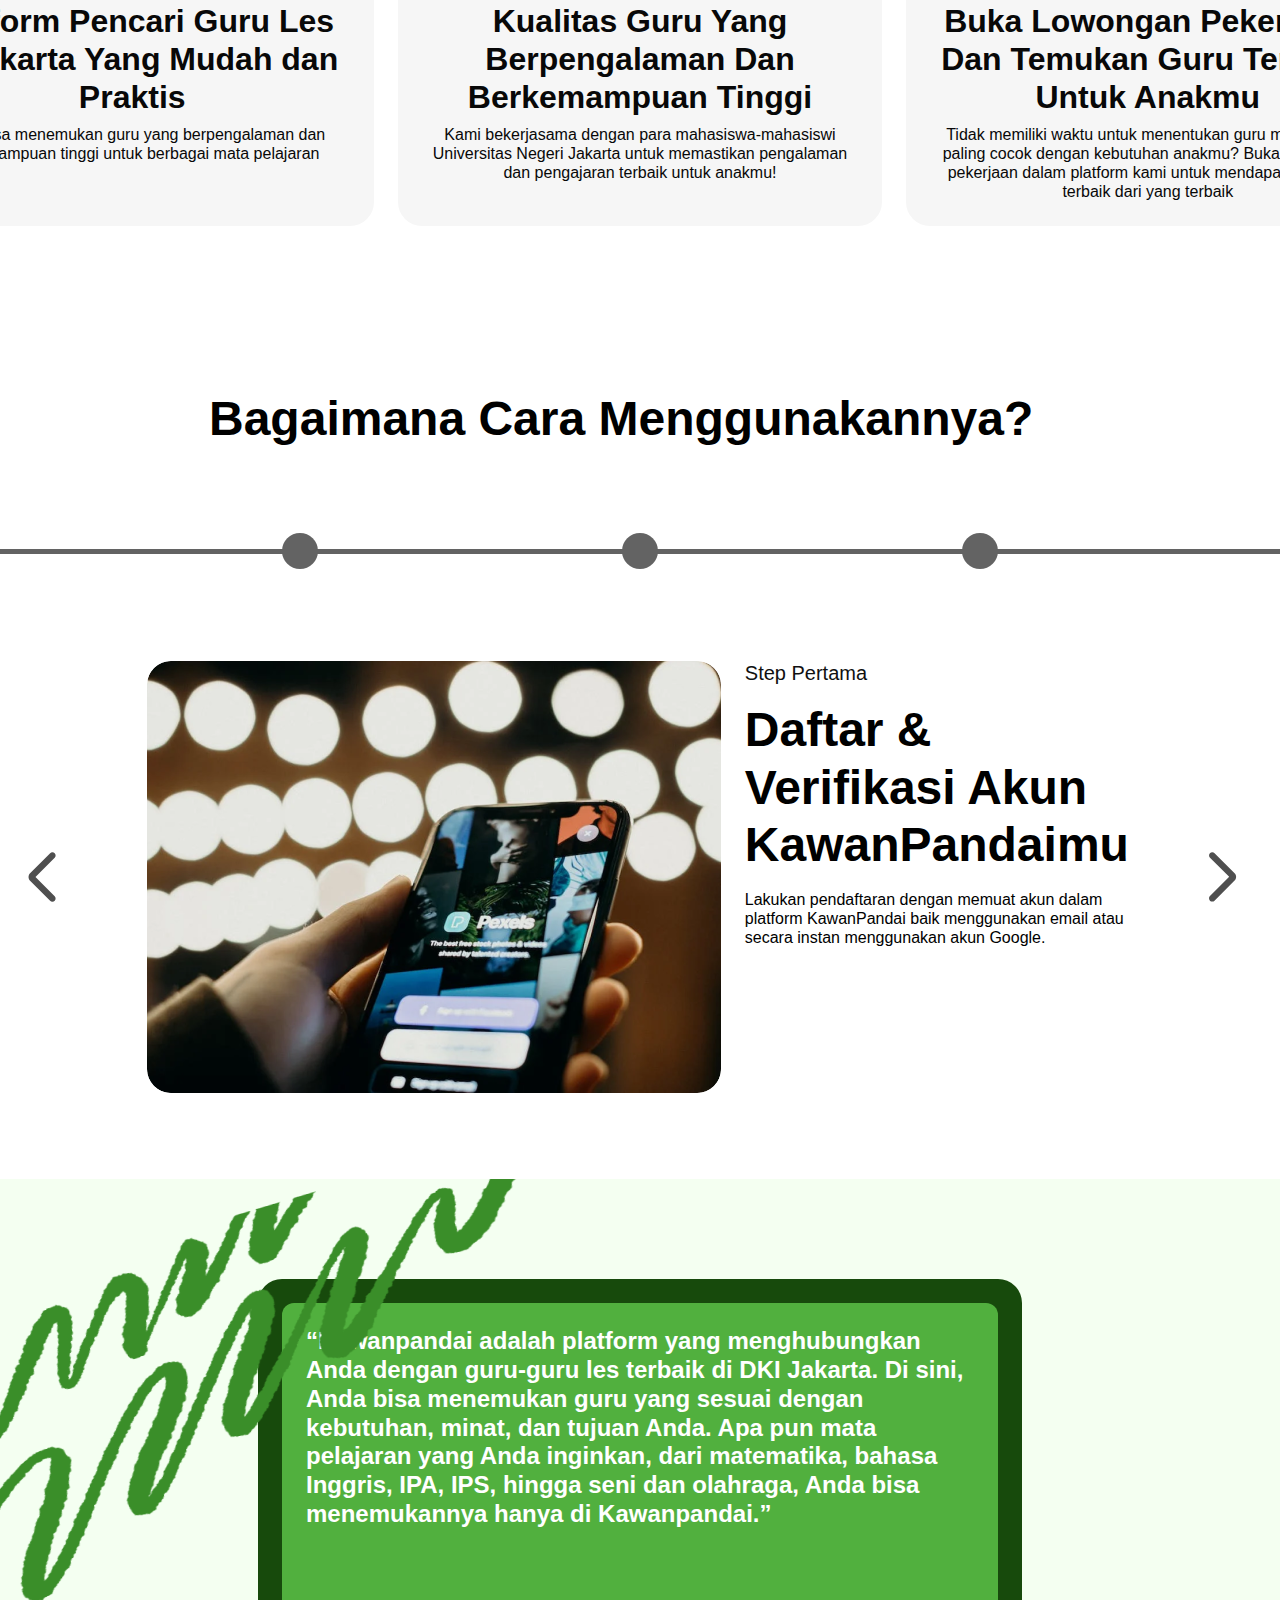
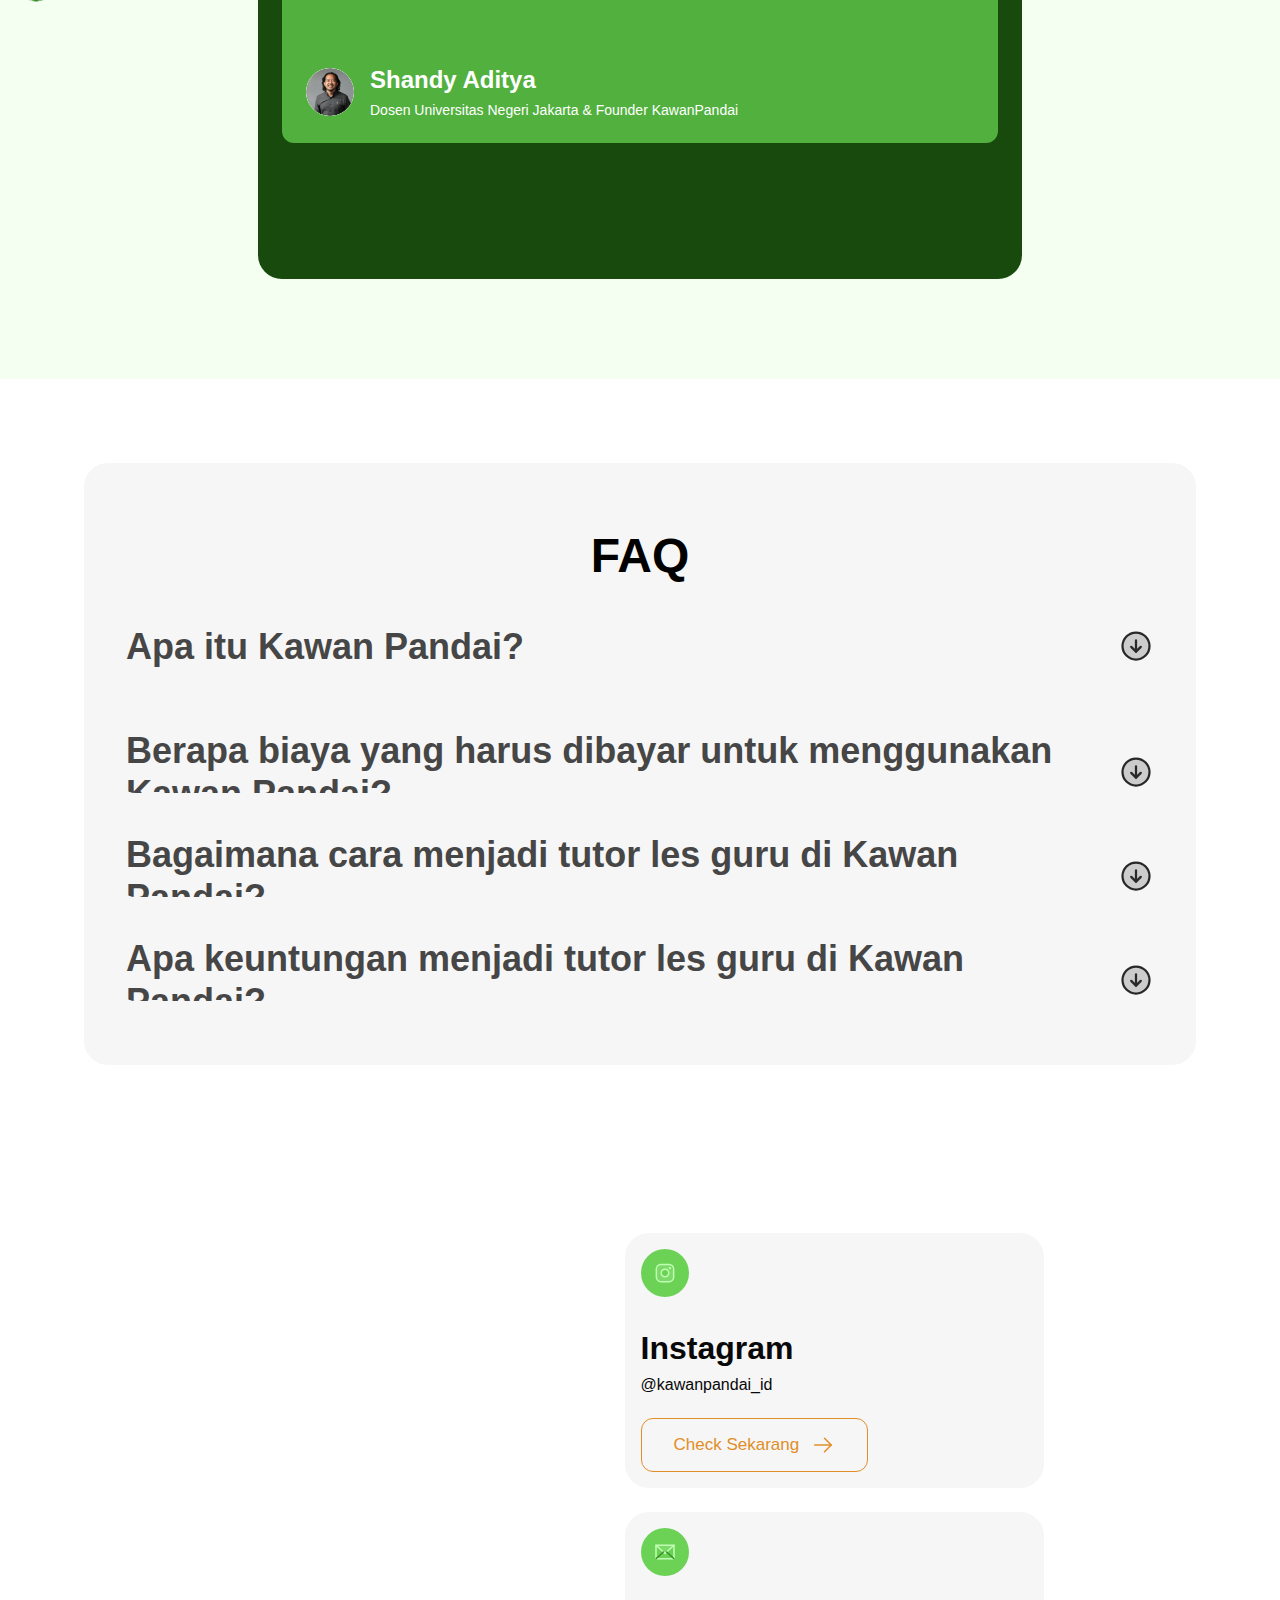
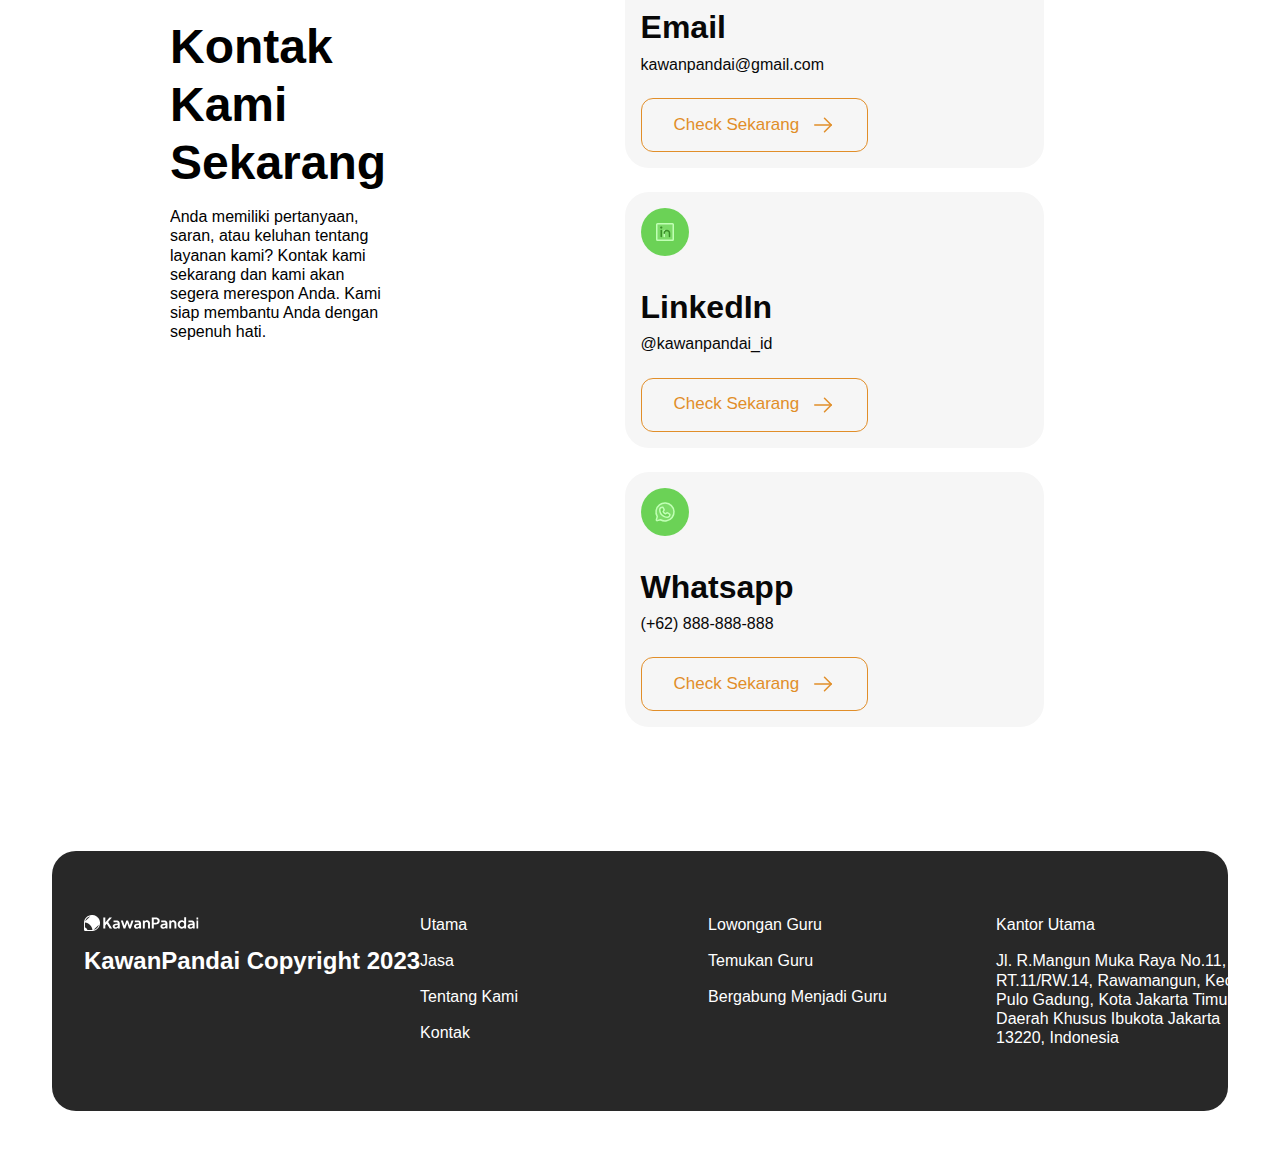
==== commit 9630b795: "microinteraction update" ====
--- a/index.html
+++ b/index.html
@@ -263,22 +263,22 @@
           </div>
           <div class="desktop">
             <div class="frame-89">
-              <div class="line-2"></div>
               <div class="line-3"></div>
-              <div class="frame-90">
+              <div class="line-2" id="green-line"></div>
+              <div class="frame-90" id="frame-90">
                 <div class="ellipse-1"></div>
               </div>
               <div class="frame-91" id="frame-91">
-                <div class="ellipse-12"></div>
-              </div>
-              <div class="frame-92">
-                <div class="ellipse-12"></div>
-              </div>
-              <div class="frame-93">
-                <div class="ellipse-12"></div>
-              </div>
-              <div class="frame-94">
-                <div class="ellipse-12"></div>
+                <div class="ellipse-12" id="circle-2"></div>
+              </div>
+              <div class="frame-92" id="frame-92">
+                <div class="ellipse-12" id="circle-3"></div>
+              </div>
+              <div class="frame-93" id="frame-93">
+                <div class="ellipse-12" id="circle-4"></div>
+              </div>
+              <div class="frame-94" id="frame-94">
+                <div class="ellipse-12" id="circle-5"></div>
               </div>
             </div>
             <div class="step-wrapper">
@@ -413,8 +413,8 @@
             <div class="frame-726">
               <div class="faq">FAQ</div>
               <div class="frame-727">
-                <div class="faq2">
-                  <div class="frame-728">
+                <div class="faq2" id="faq-1">
+                  <div class="frame-728" id="faqButton-1">
                     <div class="apa-itu-kawan-pandai">
                       Apa itu Kawan Pandai?
                     </div>
@@ -466,8 +466,8 @@
                     preferensi siswa.
                   </div>
                 </div>
-                <div class="faq2">
-                  <div class="frame-728">
+                <div class="faq2" id="faq-2">
+                  <div class="frame-728" id="faqButton-2">
                     <div class="apa-itu-kawan-pandai">
                       Berapa biaya yang harus dibayar untuk menggunakan Kawan
                       Pandai?
@@ -519,8 +519,8 @@
                     pembelajaran.
                   </div>
                 </div>
-                <div class="faq2">
-                  <div class="frame-728">
+                <div class="faq2" id="faq-3">
+                  <div class="frame-728" id="faqButton-3">
                     <div class="apa-itu-kawan-pandai">
                       Bagaimana cara menjadi tutor les guru di Kawan Pandai?
                     </div>
@@ -573,8 +573,8 @@
                     portofolio.
                   </div>
                 </div>
-                <div class="faq2">
-                  <div class="frame-728">
+                <div class="faq2" id="faq-4">
+                  <div class="frame-728" id="faqButton-4">
                     <div class="apa-itu-kawan-pandai">
                       Apa keuntungan menjadi tutor les guru di Kawan Pandai?
                     </div>
--- a/style.css
+++ b/style.css
@@ -168,6 +168,7 @@
   text-align: left;
   font: var(--button-regular, 500 17px/120% "Plus Jakarta Sans", sans-serif);
   position: relative;
+  transition: background 0.4s;
 }
 .button:hover {
   background: transparent;
@@ -208,6 +209,7 @@
   text-align: left;
   font: var(--button-regular, 500 17px/120% "Plus Jakarta Sans", sans-serif);
   position: relative;
+  transition: background 0.4s;
 }
 .button3:hover {
   background: var(--secondary-secondary-500, #e18e29);
@@ -327,6 +329,7 @@
   text-align: left;
   font: var(--button-regular, 500 17px/120% "Plus Jakarta Sans", sans-serif);
   position: relative;
+  transition: background 0.4s;
 }
 .button5:hover {
   background: transparent;
@@ -366,6 +369,7 @@
   text-align: left;
   font: var(--button-regular, 500 17px/120% "Plus Jakarta Sans", sans-serif);
   position: relative;
+  transition: background 0.4s;
 }
 .button7:hover {
   background: var(--secondary-secondary-500, #e18e29);
@@ -689,10 +693,11 @@
   border-color: var(--primarycolor-primary-500, #6bd256);
   border-width: 5px 0 0 0;
   flex-shrink: 0;
-  width: 1350px;
+  width: 10px;
   height: 0px;
   position: absolute;
   left: 112px;
+  transition: width 1s;
 }
 .line-3 {
   border-style: solid;
@@ -741,6 +746,7 @@
   align-self: stretch;
   flex: 1;
   position: relative;
+  transition: background 1s;
 }
 .frame-92 {
   padding: 10px;
@@ -1106,7 +1112,8 @@
   position: relative;
 }
 .faq2 {
-  padding: 16px 0px 16px 0px;
+  border-radius: 20px;
+  padding: 16px 10px 16px 10px;
   display: flex;
   flex-direction: column;
   gap: 24px;
@@ -1117,6 +1124,10 @@
   height: 80px;
   position: relative;
   overflow: hidden;
+  transition: height 0.6s;
+}
+.faq2:hover {
+  background-color: #cecece;
 }
 .frame-728 {
   display: flex;
